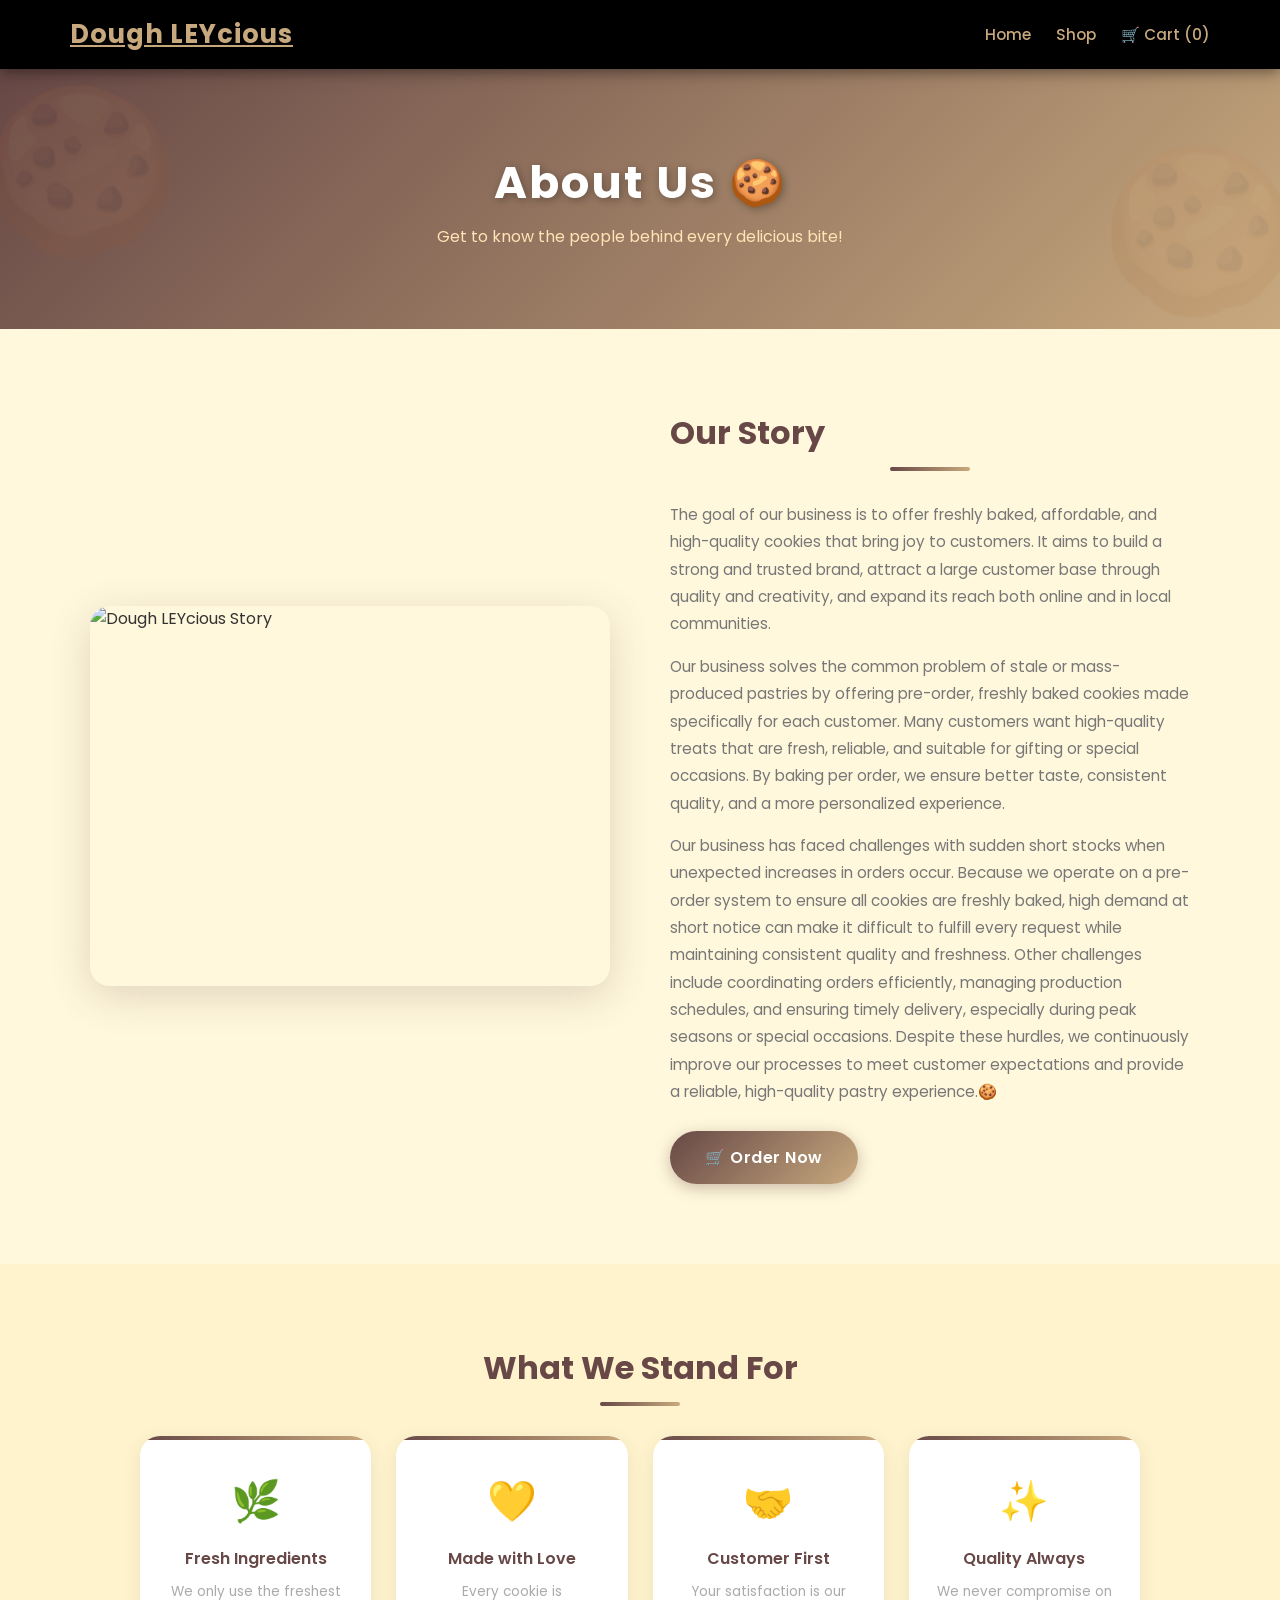
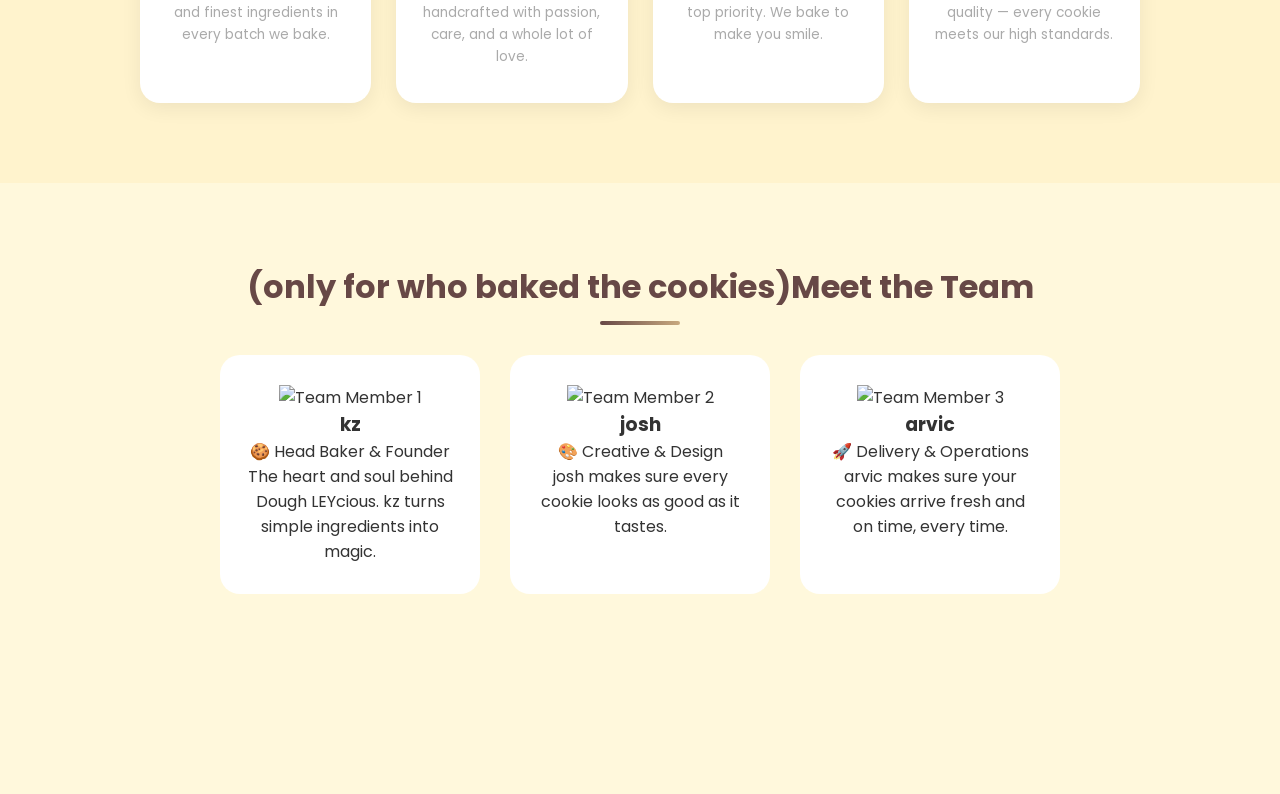
==== aboutus.html @ f7484f89 "initial commit" ====
<!DOCTYPE html>
<html lang="en">
<head>
  <meta charset="UTF-8">
  <meta name="viewport" content="width=device-width, initial-scale=1.0">
  <meta name="description" content="Dough LEYcious - Learn more about us and our story!">
  <title>Dough Leycious - About Us</title>

  <!-- link sa css -->
  <link rel="stylesheet" href="style.css">

  <!-- for icons/emojis -->
  <link rel="stylesheet" href="https://cdnjs.cloudflare.com/ajax/libs/font-awesome/6.5.0/css/all.min.css">

  <!-- for font only -->
  <link rel="preconnect" href="https://fonts.googleapis.com">
  <link rel="preconnect" href="https://fonts.gstatic.com" crossorigin>
  <link href="https://fonts.googleapis.com/css2?family=Poppins:wght@300;400;500;600;700&display=swap" rel="stylesheet">

  <!-- favicon -->
  <link rel="icon" type="image/png" href="images/favicon.png">
</head>

<body>

<!-- ================= NAVBAR ================= -->
<nav class="navbar">
  <div class="navbar-inner">
    <a href="index.html" class="nav-logo">Dough LEYcious</a>
    <ul class="nav-links">
      <li><a href="index.html">Home</a></li>
      <li><a href="shop.html">Shop</a></li>
      <li><a href="cart.html">🛒 Cart (<span id="cart-count">0</span>)</a></li>
    </ul>
  </div>
</nav>

<main class="main-content">

  <!-- ================= about us section/banner ================= -->
  <div class="about-banner">
    <div class="about-banner-text">
      <h1>About Us 🍪</h1>
      <p>Get to know the people behind every delicious bite!</p>
    </div>
  </div>

  <!-- ================= our story section ================= -->
  <section class="about-section">
    <div class="container">
      <div class="about-story">

        <div class="about-story-img">
          <img src="images/about.jpg" 
               alt="Dough LEYcious Story" 
               loading="lazy">
        </div>

        <div class="about-story-text">
          <h2>Our Story</h2>
          <div class="divider"></div>
          <p>
            The goal of our business is to offer freshly baked, affordable, and high-quality cookies that bring joy to customers. 
            It aims to build a strong and trusted brand, attract a large customer base through quality and creativity, and expand its reach both online and in local communities.
          </p>
          <p>
            Our business solves the common problem of stale or mass-produced pastries by offering pre-order, freshly baked cookies made specifically for each customer. 
            Many customers want high-quality treats that are fresh, reliable, and suitable for gifting or special occasions. 
            By baking per order, we ensure better taste, consistent quality, and a more personalized experience.
          </p>
          <p>
            Our business has faced challenges with sudden short stocks when unexpected increases in orders occur. Because we operate on a pre-order system to ensure all cookies are freshly baked, high demand at short notice can make it difficult to fulfill every request while maintaining consistent quality and freshness. Other challenges include coordinating orders efficiently, managing production schedules, and ensuring timely delivery, especially during peak seasons or special occasions. Despite these hurdles, we continuously improve our processes to meet customer expectations and provide a reliable, high-quality pastry experience.🍪
          </p>
          <button class="hero-btn" 
                  onclick="location.href='shop.html'">
            🛒 Order Now
          </button>
        </div>

      </div>
    </div>
  </section>

  <!-- ================= values/what we stand for section ================= -->
  <section class="values-section">
    <div class="container">
      <h2 class="section-title">What We Stand For</h2>
      <div class="divider"></div>

      <div class="values-grid">

        <div class="value-card">
          <div class="value-icon">🌿</div>
          <h3>Fresh Ingredients</h3>
          <p>We only use the freshest and finest ingredients in every batch we bake.</p>
        </div>

        <div class="value-card">
          <div class="value-icon">💛</div>
          <h3>Made with Love</h3>
          <p>Every cookie is handcrafted with passion, care, and a whole lot of love.</p>
        </div>

        <div class="value-card">
          <div class="value-icon">🤝</div>
          <h3>Customer First</h3>
          <p>Your satisfaction is our top priority. We bake to make you smile.</p>
        </div>

        <div class="value-card">
          <div class="value-icon">✨</div>
          <h3>Quality Always</h3>
          <p>We never compromise on quality — every cookie meets our high standards.</p>
        </div>

      </div>
    </div>
  </section>

  <!-- ================= team section(kung sino man mga nag bake ng cookies pag wala owner nalang ilagay) ================= -->
  <section class="team-section">
    <div class="container">
      <h2 class="section-title">(only for who baked the cookies)Meet the Team</h2>
      <div class="divider"></div>

      <div class="team-grid">

        <div class="team-card">
          <div class="team-img-wrapper">
            <img src="images/team1.jpg" 
                 alt="Team Member 1" 
                 loading="lazy">
          </div>
          <h3>kz</h3>
          <p class="team-role">🍪 Head Baker & Founder</p>
          <p class="team-desc">The heart and soul behind Dough LEYcious. kz turns simple ingredients into magic.</p>
        </div>

        <div class="team-card">
          <div class="team-img-wrapper">
            <img src="images/team2.jpg" 
                 alt="Team Member 2" 
                 loading="lazy">
          </div>
          <h3>josh</h3>
          <p class="team-role">🎨 Creative & Design</p>
          <p class="team-desc">josh makes sure every cookie looks as good as it tastes.</p>
        </div>

        <div class="team-card">
          <div class="team-img-wrapper">
            <img src="images/team3.jpg" 
                 alt="Team Member 3" 
                 loading="lazy">
          </div>
          <h3>arvic</h3>
          <p class="team-role">🚀 Delivery & Operations</p>
          <p class="team-desc">arvic makes sure your cookies arrive fresh and on time, every time.</p>
        </div>

      </div>
    </div>
  </section>

  <!-- ================= TESTIMONIALS SECTION ================= -->
  <section class="testimonials-section">
    <div class="container">
      <h2 class="section
---- style.css ----
/* ================= IMPORT FONT ================= */
@import url('https://fonts.googleapis.com/css2?family=Poppins:wght@300;400;500;600;700&display=swap');

/* ================= GLOBAL ================= */
* {
  scroll-behavior: smooth;
  box-sizing: border-box;
  margin: 0;
  padding: 0;
}

html, body {
  height: 100%;
}

body {
  font-family: 'Poppins', sans-serif;
  background: #fff8dc;
  display: flex;
  flex-direction: column;
  color: #333;
}

section {
  padding: 60px 20px;
}

.main-content {
  flex: 1;
}

/* ================= SCROLLBAR ================= */
::-webkit-scrollbar {
  width: 8px;
}

::-webkit-scrollbar-track {
  background: #fff8dc;
}

::-webkit-scrollbar-thumb {
  background: #674846;
  border-radius: 10px;
}

::-webkit-scrollbar-thumb:hover {
  background: #4a3130;
}

/* ================= NAVBAR ================= */
.navbar {
  background: black;
  position: sticky;
  top: 0;
  z-index: 1000;
  box-shadow: 0 2px 15px rgba(0, 0, 0, 0.5);
}

.navbar-inner {
  max-width: 1200px;
  margin: auto;
  display: flex;
  justify-content: space-between;
  align-items: center;
  padding: 15px 30px;
}

/* LOGO */
.nav-logo {
  color: #c8a97e;
  font-size: 1.6rem;
  font-weight: 700;
  letter-spacing: 1px;
  text-shadow: 1px 1px 3px rgba(0,0,0,0.3);
  transition: 0.3s;
}

.nav-logo:hover {
  color: #fff;
  transform: scale(1.05);
}

/* NAV LINKS */
.nav-links {
  list-style: none;
  display: flex;
  gap: 25px;
  align-items: center;
}

.nav-links a {
  color: #c8a97e;
  text-decoration: none;
  font-weight: 500;
  font-size: 0.95rem;
  position: relative;
  padding-bottom: 5px;
  transition: color 0.3s;
}

/* HOVER UNDERLINE EFFECT */
.nav-links a::after {
  content: "";
  position: absolute;
  width: 0%;
  height: 2px;
  background: #c8a97e;
  left: 0;
  bottom: -3px;
  transition: 0.3s ease;
}

.nav-links a:hover::after,
.nav-links a.active::after {
  width: 100%;
}

.nav-links a:hover {
  color: #fff;
}

/* ACTIVE LINK */
.nav-links a.active {
  color: #fff;
  font-weight: 600;
}

/* ================= HEADER / HERO ================= */
.header {
  position: relative;
  overflow: hidden;
}

.header img {
  width: 100%;
  height: 350px;
  object-fit: cover;
  display: block;
  filter: brightness(0.75);
  transition: transform 0.5s ease;
}

.header:hover img {
  transform: scale(1.03);
}

/* HERO OVERLAY TEXT */
.header-overlay {
  position: absolute;
  top: 50%;
  left: 50%;
  transform: translate(-50%, -50%);
  text-align: center;
  color: white;
  z-index: 2;
}

.header-overlay h1 {
  font-size: 3rem;
  font-weight: 700;
  text-shadow: 2px 2px 8px rgba(0,0,0,0.6);
  letter-spacing: 2px;
}

.header-overlay p {
  font-size: 1.1rem;
  margin-top: 10px;
  text-shadow: 1px 1px 5px rgba(0,0,0,0.5);
  color: #ffe4b5;
}

/* ================= HOME / ORDER SECTION ================= */
.home-section {
  text-align: center;
  padding: 60px 20px;
}

.home-section h2 {
  font-size: 2rem;
  color: #674846;
  margin-bottom: 10px;
  position: relative;
  display: inline-block;
}

/* UNDERLINE DECORATION */
.home-section h2::after {
  content: "";
  display: block;
  width: 60px;
  height: 3px;
  background: #c8a97e;
  margin: 8px auto 0;
  border-radius: 5px;
}

.home-section p {
  color: #888;
  font-size: 0.95rem;
  margin-bottom: 25px;
}

/* ORDER BUTTONS */
.order-options {
  margin-top: 20px;
  display: flex;
  flex-wrap: wrap;
  justify-content: center;
  gap: 12px;
}

.order-options button {
  background: white;
  color: #674846;
  border: 2px solid #674846;
  padding: 12px 28px;
  border-radius: 30px;
  cursor: pointer;
  font-weight: 600;
  font-size: 0.95rem;
  font-family: 'Poppins', sans-serif;
  transition: all 0.3s ease;
  box-shadow: 0 2px 8px rgba(0,0,0,0.08);
}

.order-options button:hover {
  background: #674846;
  color: white;
  transform: translateY(-4px);
  box-shadow: 0 8px 20px rgba(103, 72, 70, 0.35);
}

.order-options button:active {
  transform: scale(0.95);
}

/* ================= CARDS SECTION ================= */
.cards-section {
  padding: 40px 20px;
  text-align: center;
}

.cards-section h2 {
  font-size: 2rem;
  color: #674846;
  margin-bottom: 30px;
}

.cards-container {
  display: flex;
  flex-wrap: wrap;
  justify-content: center;
  gap: 25px;
}

/* PRODUCT CARD */
.card {
  background: white;
  border-radius: 20px;
  padding: 20px;
  width: 220px;
  box-shadow: 0 5px 20px rgba(0,0,0,0.1);
  transition: all 0.3s ease;
  cursor: pointer;
  position: relative;
  overflow: hidden;
}

.card::before {
  content: "";
  position: absolute;
  top: 0;
  left: 0;
  width: 100%;
  height: 4px;
  background: linear-gradient(to right, #674846, #c8a97e);
}

.card:hover {
  transform: translateY(-8px);
  box-shadow: 0 15px 35px rgba(103, 72, 70, 0.25);
}

.card img {
  width: 100%;
  height: 150px;
  object-fit: cover;
  border-radius: 12px;
  margin-bottom: 12px;
  transition: transform 0.4s ease;
}

.card:hover img {
  transform: scale(1.05);
}

.card h3 {
  font-size: 1rem;
  color: #674846;
  margin-bottom: 5px;
}

.card p {
  font-size: 0.85rem;
  color: #999;
  margin-bottom: 10px;
}

.card .price {
  font-size: 1.1rem;
  font-weight: 700;
  color: #c8a97e;
}

.card .add-btn {
  margin-top: 12px;
  background: #674846;
  color: white;
  border: none;
  padding: 8px 20px;
  border-radius: 20px;
  cursor: pointer;
  font-size: 0.85rem;
  font-family: 'Poppins', sans-serif;
  transition: 0.3s;
  width: 100%;
}

.card .add-btn:hover {
  background: #c8a97e;
  transform: scale(1.03);
}

/* ================= BADGE / TAG ================= */
.badge {
  position: absolute;
  top: 15px;
  right: 15px;
  background: #674846;
  color: white;
  font-size: 0.7rem;
  padding: 4px 10px;
  border-radius: 20px;
  font-weight: 600;
  letter-spacing: 0.5px;
  z-index: 2;
  box-shadow: 0 2px 8px rgba(0,0,0,0.15);
}

.badge.new {
  background: #c8a97e;
}

.badge.sale {
  background: #e74c3c;
}

/* ================= DIVIDER ================= */
.divider {
  width: 80px;
  height: 4px;
  background: linear-gradient(to right, #674846, #c8a97e);
  margin: 10px auto 30px;
  border-radius: 5px;
}

/* ================= TOAST NOTIFICATION ================= */
.toast {
  position: fixed;
  bottom: 30px;
  right: 30px;
  background: #674846;
  color: white;
  padding: 12px 22px;
  border-radius: 30px;
  font-size: 0.9rem;
  box-shadow: 0 5px 15px rgba(0,0,0,0.2);
  opacity: 0;
  transform: translateY(20px);
  transition: all 0.4s ease;
  z-index: 9999;
}

.toast.show {
  opacity: 1;
  transform: translateY(0);
}

/* ================= SHOP BANNER ================= */
.shop-banner {
  background: linear-gradient(135deg, #674846, #c8a97e);
  padding: 60px 20px;
  text-align: center;
  position: relative;
  overflow: hidden;
}

.shop-banner::before {
  content: "🍪";
  position: absolute;
  font-size: 10rem;
  opacity: 0.07;
  top: -20px;
  left: -20px;
}

.shop-banner::after {
  content: "🍪";
  position: absolute;
  font-size: 10rem;
  opacity: 0.07;
  bottom: -20px;
  right: -20px;
}

.shop-banner-text h1 {
  font-size: 2.8rem;
  color: white;
  font-weight: 700;
  text-shadow: 2px 2px 8px rgba(0,0,0,0.3);
  letter-spacing: 2px;
}

.shop-banner-text p {
  color: #ffe4b5;
  font-size: 1rem;
  margin-top: 8px;
}

/* ================= SHOP CONTAINER ================= */
.shop-container {
  max-width: 1200px;
  margin: 40px auto;
  padding: 0 20px 60px;
}

/* SHOP TITLE */
.shop-title {
  text-align: center;
  font-size: 2rem;
  color: #674846;
  font-weight: 700;
  margin-bottom: 5px;
}

/* ================= PRODUCT GRID ================= */
.product-grid {
  display: grid;
  grid-template-columns: repeat(auto-fill, minmax(230px, 1fr));
  gap: 30px;
  margin-top: 30px;
}

/* ================= PRODUCT CARD ================= */
.product-card {
  background: white;
  border-radius: 20px;
  overflow: hidden;
  box-shadow: 0 5px 20px rgba(0,0,0,0.08);
  transition: all 0.3s ease;
  position: relative;
  display: flex;
  flex-direction: column;
}

/* TOP GRADIENT LINE */
.product-card::before {
  content: "";
  position: absolute;
  top: 0;
  left: 0;
  width: 100%;
  height: 4px;
  background: linear-gradient(to right, #674846, #c8a97e);
  z-index: 1;
}

.product-card:hover {
  transform: translateY(-8px);
  box-shadow: 0 15px 35px rgba(103, 72, 70, 0.2);
}

/* PRODUCT IMAGE */
.product-card img {
  width: 100%;
  height: 200px;
  object-fit: cover;
  display: block;
  transition: transform 0.4s ease;
}

.product-card:hover img {
  transform: scale(1.05);
}

/* PRODUCT INFO */
.product-info {
  padding: 18px;
  display: flex;
  flex-direction: column;
  gap: 8px;
  flex: 1;
}

.product-info h3 {
  font-size: 1.05rem;
  color: #674846;
  font-weight: 600;
  margin: 0;
}

/* PRODUCT DESCRIPTION */
.product-desc {
  font-size: 0.82rem;
  color: #aaa;
  margin: 0;
  line-height: 1.4;
}

/* PRICE */
.product-info .price {
  font-size: 1.2rem;
  font-weight: 700;
  color: #c8a97e;
  margin: 0;
}

/* ================= QUANTITY CONTROLS ================= */
.quantity {
  display: flex;
  align-items: center;
  gap: 10px;
  margin-top: 5px;
}

.quantity button {
  width: 32px;
  height: 32px;
  border-radius: 50%;
  border: 2px solid #674846;
  background: white;
  color: #674846;
  font-size: 1.1rem;
  font-weight: 700;
  cursor: pointer;
  transition: all 0.2s ease;
  display: flex;
  align-items: center;
  justify-content: center;
  line-height: 1;
}

.quantity button:hover {
  background: #674846;
  color: white;
  transform: scale(1.1);
}

.quantity input {
  width: 45px;
  text-align: center;
  border: 2px solid #e0d5c5;
  border-radius: 10px;
  padding: 5px;
  font-size: 0.95rem;
  font-family: 'Poppins', sans-serif
}
/* ================= SHOP BANNER ================= */
.shop-banner {
  background: linear-gradient(135deg, #674846, #c8a97e);
  padding: 60px 20px;
  text-align: center;
  position: relative;
  overflow: hidden;
}

.shop-banner::before {
  content: "🍪";
  position: absolute;
  font-size: 10rem;
  opacity: 0.07;
  top: -20px;
  left: -20px;
  pointer-events: none;
}

.shop-banner::after {
  content: "🍪";
  position: absolute;
  font-size: 10rem;
  opacity: 0.07;
  bottom: -20px;
  right: -20px;
  pointer-events: none;
}

.shop-banner-text h1 {
  font-size: 2.8rem;
  color: white;
  font-weight: 700;
  text-shadow: 2px 2px 8px rgba(0,0,0,0.3);
  letter-spacing: 2px;
}

.shop-banner-text p {
  color: #ffe4b5;
  font-size: 1rem;
  margin-top: 8px;
}

/* ================= SHOP CONTAINER ================= */
.shop-container {
  max-width: 1200px;
  margin: 40px auto;
  padding: 0 20px 60px;
}

/* SHOP TITLE */
.shop-title {
  text-align: center;
  font-size: 2rem;
  color: #674846;
  font-weight: 700;
  margin-bottom: 5px;
}

/* ================= PRODUCT GRID ================= */
.product-grid {
  display: grid;
  grid-template-columns: repeat(auto-fill, minmax(230px, 1fr));
  gap: 30px;
  margin-top: 30px;
}

/* ================= PRODUCT CARD ================= */
.product-card {
  background: white;
  border-radius: 20px;
  overflow: hidden;
  box-shadow: 0 5px 20px rgba(0,0,0,0.08);
  transition: all 0.3s ease;
  position: relative;
  display: flex;
  flex-direction: column;
}

/* TOP GRADIENT LINE */
.product-card::before {
  content: "";
  position: absolute;
  top: 0;
  left: 0;
  width: 100%;
  height: 4px;
  background: linear-gradient(to right, #674846, #c8a97e);
  z-index: 1;
}

.product-card:hover {
  transform: translateY(-8px);
  box-shadow: 0 15px 35px rgba(103, 72, 70, 0.2);
}

/* PRODUCT IMAGE */
.product-card img {
  width: 100%;
  height: 200px;
  object-fit: cover;
  display: block;
  transition: transform 0.4s ease;
}

.product-card:hover img {
  transform: scale(1.05);
}

/* PRODUCT INFO */
.product-info {
  padding: 18px;
  display: flex;
  flex-direction: column;
  gap: 8px;
  flex: 1;
}

.product-info h3 {
  font-size: 1.05rem;
  color: #674846;
  font-weight: 600;
  margin: 0;
}

/* PRODUCT DESCRIPTION */
.product-desc {
  font-size: 0.82rem;
  color: #aaa;
  margin: 0;
  line-height: 1.4;
}

/* PRICE */
.product-info .price {
  font-size: 1.2rem;
  font-weight: 700;
  color: #c8a97e;
  margin: 0;
}

/* ================= QUANTITY CONTROLS ================= */
.quantity {
  display: flex;
  align-items: center;
  gap: 10px;
  margin-top: 5px;
}

.quantity button {
  width: 32px;
  height: 32px;
  border-radius: 50%;
  border: 2px solid #674846;
  background: white;
  color: #674846;
  font-size: 1.1rem;
  font-weight: 700;
  cursor: pointer;
  transition: all 0.2s ease;
  display: flex;
  align-items: center;
  justify-content: center;
  line-height: 1;
}

.quantity button:hover {
  background: #674846;
  color: white;
  transform: scale(1.1);
}

.quantity input {
  width: 45px;
  text-align: center;
  border: 2px solid #e0d5c5;
  border-radius: 10px;
  padding: 5px;
  font-size: 0.95rem;
  font-family: 'Poppins', sans-serif;
  color: #674846;
  font-weight: 600;
  outline: none;
  transition: border 0.3s;
}

.quantity input:focus {
  border-color: #c8a97e;
}

/* Hide number input arrows */
.quantity input::-webkit-outer-spin-button,
.quantity input::-webkit-inner-spin-button {
  -webkit-appearance: none;
  margin: 0;
}


/* ================= ADD TO CART BUTTON ================= */
.add-to-cart-btn {
  margin-top: auto;
  background: linear-gradient(135deg, #674846, #c8a97e);
  color: white;
  border: none;
  padding: 10px 20px;
  border-radius: 25px;
  cursor: pointer;
  font-size: 0.9rem;
  font-family: 'Poppins', sans-serif;
  font-weight: 600;
  transition: all 0.3s ease;
  width: 100%;
  letter-spacing: 0.5px;
  box-shadow: 0 4px 12px rgba(103, 72, 70, 0.25);
}

.add-to-cart-btn:hover {
  background: linear-gradient(135deg, #c8a97e, #674846);
  transform: translateY(-2px);
  box-shadow: 0 8px 20px rgba(103, 72, 70, 0.35);
}

.add-to-cart-btn:active {
  transform: scale(0.97);
}

/* ================= HERO BUTTON ================= */
.hero-btn {
  background: linear-gradient(135deg, #674846, #c8a97e);
  color: white;
  border: none;
  padding: 14px 35px;
  border-radius: 30px;
  cursor: pointer;
  font-size: 1rem;
  font-family: 'Poppins', sans-serif;
  font-weight: 600;
  transition: all 0.3s ease;
  box-shadow: 0 4px 15px rgba(103, 72, 70, 0.35);
  letter-spacing: 0.5px;
}

.hero-btn:hover {
  background: linear-gradient(135deg, #c8a97e, #674846);
  transform: translateY(-4px);
  box-shadow: 0 8px 25px rgba(103, 72, 70, 0.45);
}

.hero-btn:active {
  transform: scale(0.97);
}

/* OUTLINE BUTTON */
.hero-btn-outline {
  background: transparent;
  color: #674846;
  border: 2px solid #674846;
  padding: 14px 35px;
  border-radius: 30px;
  cursor: pointer;
  font-size: 1rem;
  font-family: 'Poppins', sans-serif;
  font-weight: 600;
  transition: all 0.3s ease;
  letter-spacing: 0.5px;
}

.hero-btn-outline:hover {
  background: #674846;
  color: white;
  transform: translateY(-4px);
  box-shadow: 0 8px 25px rgba(103, 72, 70, 0.35);
}

.hero-btn-outline:active {
  transform: scale(0.97);
}

/* ================= FEATURES SECTION ================= */
.features-section {
  padding: 60px 20px;
  background: #fff3cd;
  text-align: center;
}

.section-title {
  font-size: 2rem;
  color: #674846;
  font-weight: 700;
  margin-bottom: 5px;
}

.features-grid {
  display: grid;
  grid-template-columns: repeat(auto-fill, minmax(200px, 1fr));
  gap: 25px;
  margin-top: 30px;
  max-width: 1000px;
  margin-left: auto;
  margin-right: auto;
}

/* FEATURE CARD */
.feature-card {
  background: white;
  border-radius: 20px;
  padding: 30px 20px;
  box-shadow: 0 5px 20px rgba(0,0,0,0.07);
  transition: all 0.3s ease;
  position: relative;
  overflow: hidden;
}

/* TOP GRADIENT LINE */
.feature-card::before {
  content: "";
  position: absolute;
  top: 0;
  left: 0;
  width: 100%;
  height: 4px;
  background: linear-gradient(to right, #674846, #c8a97e);
}

.feature-card:hover {
  transform: translateY(-8px);
  box-shadow: 0 15px 35px rgba(103, 72, 70, 0.15);
}

.feature-icon {
  font-size: 2.5rem;
  margin-bottom: 15px;
}

.feature-card h3 {
  font-size: 1rem;
  color: #674846;
  font-weight: 600;
  margin-bottom: 8px;
}

.feature-card p {
  font-size: 0.85rem;
  color: #aaa;
  line-height: 1.5;
}

/* ================= CONTAINER ================= */
.container {
  max-width: 1200px;
  margin: 0 auto;
  padding: 0 20px;
}

/* ================= RESPONSIVE ================= */
@media (max-width: 768px) {
  .features-grid {
    grid-template-columns: repeat(2, 1fr);
    gap: 15px;
  }

  .section-title {
    font-size: 1.5rem;
  }

  .hero-btn,
  .hero-btn-outline {
    padding: 12px 25px;
    font-size: 0.9rem;
  }
}

@media (max-width: 480px) {
  .features-grid {
    grid-template-columns: repeat(2, 1fr);
    gap: 12px;
  }

  .feature-card {
    padding: 20px 15px;
  }

  .feature-icon {
    font-size: 2rem;
  }

  .hero-btn,
  .hero-btn-outline {
    width: 100%;
    padding: 12px 20px;
  }

  .order-options {
    flex-direction: column;
    align-items: center;
  }
}

/* ================= ABOUT BANNER ================= */
.about-banner {
  background: linear-gradient(135deg, #674846, #c8a97e);
  padding: 80px 20px;
  text-align: center;
  position: relative;
  overflow: hidden;
}

.about-banner::before {
  content: "🍪";
  position: absolute;
  font-size: 10rem;
  opacity: 0.07;
  top: -20px;
  left: -20px;
  pointer-events: none;
}

.about-banner::after {
  content: "🍪";
  position: absolute;
  font-size: 10rem;
  opacity: 0.07;
  bottom: -20px;
  right: -20px;
  pointer-events: none;
}

.about-banner-text h1 {
  font-size: 2.8rem;
  color: white;
  font-weight: 700;
  text-shadow: 2px 2px 8px rgba(0,0,0,0.3);
  letter-spacing: 2px;
}

.about-banner-text p {
  color: #ffe4b5;
  font-size: 1rem;
  margin-top: 8px;
}

/* ================= ABOUT SECTION ================= */
.about-section {
  padding: 80px 20px;
  background: #fff8dc;
}

.about-story {
  display: flex;
  align-items: center;
  gap: 60px;
  max-width: 1100px;
  margin: 0 auto;
}

/* STORY IMAGE */
.about-story-img {
  flex: 1;
  border-radius: 20px;
  overflow: hidden;
  box-shadow: 0 10px 40px rgba(103, 72, 70, 0.2);
  min-width: 280px;
}

.about-story-img img {
  width: 100%;
  height: 380px;
  object-fit: cover;
  display: block;
  transition: transform 0.5s ease;
}

.about-story-img:hover img {
  transform: scale(1.05);
}

/* STORY TEXT */
.about-story-text {
  flex: 1;
}

.about-story-text h2 {
  font-size: 2rem;
  color: #674846;
  font-weight: 700;
  margin-bottom: 5px;
}

.about-story-text p {
  color: #777;
  font-size: 0.95rem;
  line-height: 1.8;
  margin-bottom: 15px;
}

.about-story-text .hero-btn {
  margin-top: 10px;
}

/* ================= VALUES SECTION ================= */
.values-section {
  padding: 80px 20px;
  background: #fff3cd;
  text-align: center;
}

.values-grid {
  display: grid;
  grid-template-columns: repeat(auto-fill, minmax(220px, 1fr));
  gap: 25px;
  margin-top: 30px;
  max-width: 1000px;
  margin-left: auto;
  margin-right: auto;
}

/* VALUE CARD */
.value-card {
  background: white;
  border-radius: 20px;
  padding: 35px 25px;
  box-shadow: 0 5px 20px rgba(0,0,0,0.07);
  transition: all 0.3s ease;
  position: relative;
  overflow: hidden;
}

.value-card::before {
  content: "";
  position: absolute;
  top: 0;
  left: 0;
  width: 100%;
  height: 4px;
  background: linear-gradient(to right, #674846, #c8a97e);
}

.value-card:hover {
  transform: translateY(-8px);
  box-shadow: 0 15px 35px rgba(103, 72, 70, 0.15);
}

.value-icon {
  font-size: 2.5rem;
  margin-bottom: 15px;
}

.value-card h3 {
  font-size: 1rem;
  color: #674846;
  font-weight: 600;
  margin-bottom: 10px;
}

.value-card p {
  font-size: 0.85rem;
  color: #aaa;
  line-height: 1.6;
}

/* ================= TEAM SECTION ================= */
.team-section {
  padding: 80px 20px;
  background: #fff8dc;
  text-align: center;
}

.team-grid {
  display: flex;
  flex-wrap: wrap;
  justify-content: center;
  gap: 30px;
  margin-top: 30px;
}

/* TEAM CARD */
.team-card {
  background: white;
  border-radius: 20px;
  padding: 30px 25px;
  width: 260px;
  box-shadow: 0 5px 20
}

/* ================= ORDER BANNER ================= */
.order-banner {
  background: linear-gradient(135deg, #674846, #c8a97e);
  padding: 80px 20px;
  text-align: center;
  position: relative;
  overflow: hidden;
}

.order-banner::before {
  content: "🍪";
  position: absolute;
  font-size: 10rem;
  opacity: 0.07;
  top: -20px;
  left: -20px;
  pointer-events: none;
}

.order-banner::after {
  content: "🍪";
  position: absolute;
  font-size: 10rem;
  opacity: 0.07;
  bottom: -20px;
  right: -20px;
  pointer-events: none;
}

.order-banner-text h1 {
  font-size: 2.8rem;
  color: white;
  font-weight: 700;
  text-shadow: 2px 2px 8px rgba(0,0,0,0.3);
  letter-spacing: 2px;
}

.order-banner-text p {
  color: #ffe4b5;
  font-size: 1rem;
  margin-top: 8px;
}

/* ================= BOX SECTION ================= */
.box-section {
  padding: 80px 20px;
  background: #fff8dc;
  text-align: center;
}

.box-subtitle {
  color: #888;
  font-size: 0.95rem;
  margin-bottom: 40px;
}

/* ================= BOX GRID ================= */
.box-grid {
  display: flex;
  flex-wrap: wrap;
  justify-content: center;
  gap: 30px;
  margin-top: 10px;
}

/* ================= BOX CARD ================= */
.box-card {
  background: white;
  border-radius: 24px;
  padding: 35px 25px;
  width: 300px;
  box-shadow: 0 5px 25px rgba(0,0,0,0.08);
  transition: all 0.3s ease;
  position: relative;
  overflow: hidden;
  cursor: pointer;
  text-align: center;
}

/* TOP GRADIENT LINE */
.box-card::before {
  content: "";
  position: absolute;
  top: 0;
  left: 0;
  width: 100%;
  height: 4px;
  background: linear-gradient(to right, #674846, #c8a97e);
}

.box-card:hover {
  transform: translateY(-10px);
  box-shadow: 0 20px 45px rgba(103, 72, 70, 0.2);
}

/* POPULAR CARD */
.box-card.popular {
  border: 2px solid #c8a97e;
  transform: scale(1.03);
  box-shadow: 0 10px 40px rgba(103, 72, 70, 0.2);
}

.box-card.popular:hover {
  transform: scale(1.03) translateY(-10px);
}

/* BOX ICON */
.box-icon {
  font-size: 2.5rem;
  margin-bottom: 15px;
}

/* BOX BADGE */
.box-badge {
  display: inline-block;
  background: #674846;
  color: white;
  font-size: 0.72rem;
  padding: 4px 14px;
  border-radius: 20px;
  font-weight: 600;
  margin-bottom: 12px;
  letter-spacing: 0.5px;
}

.popular-badge {
  background: linear-gradient(135deg, #674846, #c8a97e);
}

.best-badge {
  background: #c8a97e;
}

/* BOX TITLE */
.box-card h3 {
  font-size: 1.4rem;
  color: #674846;
  font-weight: 700;
  margin-bottom: 10px;
}

/* BOX DESCRIPTION */
.box-desc {
  font-size: 0.85rem;
  color: #aaa;
  line-height: 1.6;
  margin-bottom: 15px;
}

/* BOX PERKS LIST */
.box-perks {
  list-style: none;
  text-align: left;
  margin-bottom: 20px;
  padding: 0;
}

.box-perks li {
  font-size: 0.85rem;
  color: #666;
  padding: 5px 0;
  border-bottom: 1px dashed #f0e6d3;
}

.box-perks li:last-child {
  border-bottom: none;
}

/* BOX PRICE */
.box-price {
  font-size: 1.8rem;
  font-weight: 700;
  color: #c8a97e;
  margin-bottom: 20px;
}

/* BOX BUTTON */
.box-btn {
  width: 100%;
  background: linear-gradient(135deg, #674846, #c8a97e);
  color: white;
  border: none;
  padding: 12px 20px;
  border-radius: 25px;
  cursor: pointer;
  font-size: 0.95rem;
  font-family: 'Poppins', sans-serif;
  font-weight: 600;
  transition: all 0.3s ease;
  box-shadow: 0 4px 15px rgba(103, 72, 70, 0.25);
  letter-spacing: 0.5px;
}

.box-btn:hover {
  background: linear-gradient(135deg, #c8a97e, #674846);
  transform: translateY(-2px);
  box-shadow: 0 8px 25px rgba(103, 72, 70, 0.35);
}

.box-btn:active {
  transform: scale(0.97);
}

/* POPULAR BUTTON */
.popular-btn {
  background: linear-gradient(135deg, #c8a97e, #674846);
}

/* ================= HOW IT WORKS SECTION ================= */
.how-section {
  padding: 80px 20px;
  background: #fff3cd;
  text-align: center;
}

/* ================= CART BANNER ================= */
.cart-banner {
  background: linear-gradient(135deg, #674846, #c8a97e);
  padding: 80px 20px;
  text-align: center;
  position: relative;
  overflow: hidden;
}

.cart-banner::before {
  content: "🛒";
  position: absolute;
  font-size: 10rem;
  opacity: 0.07;
  top: -20px;
  left: -20px;
  pointer-events: none;
}

.cart-banner::after {
  content: "🛒";
  position: absolute;
  font-size: 10rem;
  opacity: 0.07;
  bottom: -20px;
  right: -20px;
  pointer-events: none;
}

.cart-banner-text h1 {
  font-size: 2.8rem;
  color: white;
  font-weight: 700;
  text-shadow: 2px 2px 8px rgba(0,0,0,0.3);
  letter-spacing: 2px;
}

.cart-banner-text p {
  color: #ffe4b5;
  font-size: 1rem;
  margin-top: 8px;
}

/* ================= CART SECTION ================= */
.cart-section {
  padding: 60px 20px;
  background: #fff8dc;
}

/* CART WRAPPER */
.cart-wrapper {
  display: flex;
  gap: 30px;
  align-items: flex-start;
  max-width: 1100px;
  margin: 0 auto;
}

/* ================= CART LEFT ================= */
.cart-left {
  flex: 1.5;
  background: white;
  border-radius: 20px;
  padding: 30px;
  box-shadow: 0 5px 25px rgba(0,0,0,0.08);
  position: relative;
  overflow: hidden;
}

.cart-left::before {
  content: "";
  position: absolute;
  top: 0;
  left: 0;
  width: 100%;
  height: 4px;
  background: linear-gradient(to right, #674846, #c8a97e);
}

/* CART HEADER */
.cart-header {
  display: flex;
  justify-content: space-between;
  align-items: center;
  margin-bottom: 15px;
}

.cart-header h2 {
  font-size: 1.3rem;
  color: #674846;
  font-weight: 700;
}

/* CLEAR CART BUTTON */
.clear-cart-btn {
  background: transparent;
  border: 2px solid #e74c3c;
  color: #e74c3c;
  padding: 6px 16px;
  border-radius: 20px;
  cursor: pointer;
  font-size: 0.8rem;
  font-family: 'Poppins', sans-serif;
  font-weight: 600;
  transition: all 0.3s ease;
}

.clear-cart-btn:hover {
  background: #e74c3c;
  color: white;
  transform: translateY(-2px);
}

/* ================= CART ITEM ================= */
.cart-item {
  display: flex;
  align-items: center;
  gap: 15px;
  padding: 15px 0;
  border-bottom: 1px dashed #f0e6d3;
}

.cart-item:last-child {
  border-bottom: none;
}

.cart-item img {
  width: 75px;
  height: 75px;
  object-fit: cover;
  border-radius: 12px;
  box-shadow: 0 3px 10px rgba(0,0,0,0.1);
}

.cart-item-info {
  flex: 1;
}

.cart-item-info h3 {
  font-size: 0.95rem;
  color: #674846;
  font-weight: 600;
  margin-bottom: 4px;
}

.cart-item-info p {
  font-size: 0.85rem;
  color: #aaa;
}

.cart-item-price {
  font-size: 1rem;
  font-weight: 700;
  color: #c8a97e;
  min-width: 70px;
  text-align: right;
}

/* REMOVE BUTTON */
.remove-btn {
  background: transparent;
  border: none;
  color: #e74c3c;
  font-size: 1.1rem;
  cursor: pointer;
  transition: all 0.2s ease;
  padding: 5px;
}

.remove-btn:hover {
  transform: scale(1.2);
  color: #c0392b;
}

/* ================= EMPTY CART ================= */
.empty-cart {
  text-align: center;
  padding: 50px 20px;
}
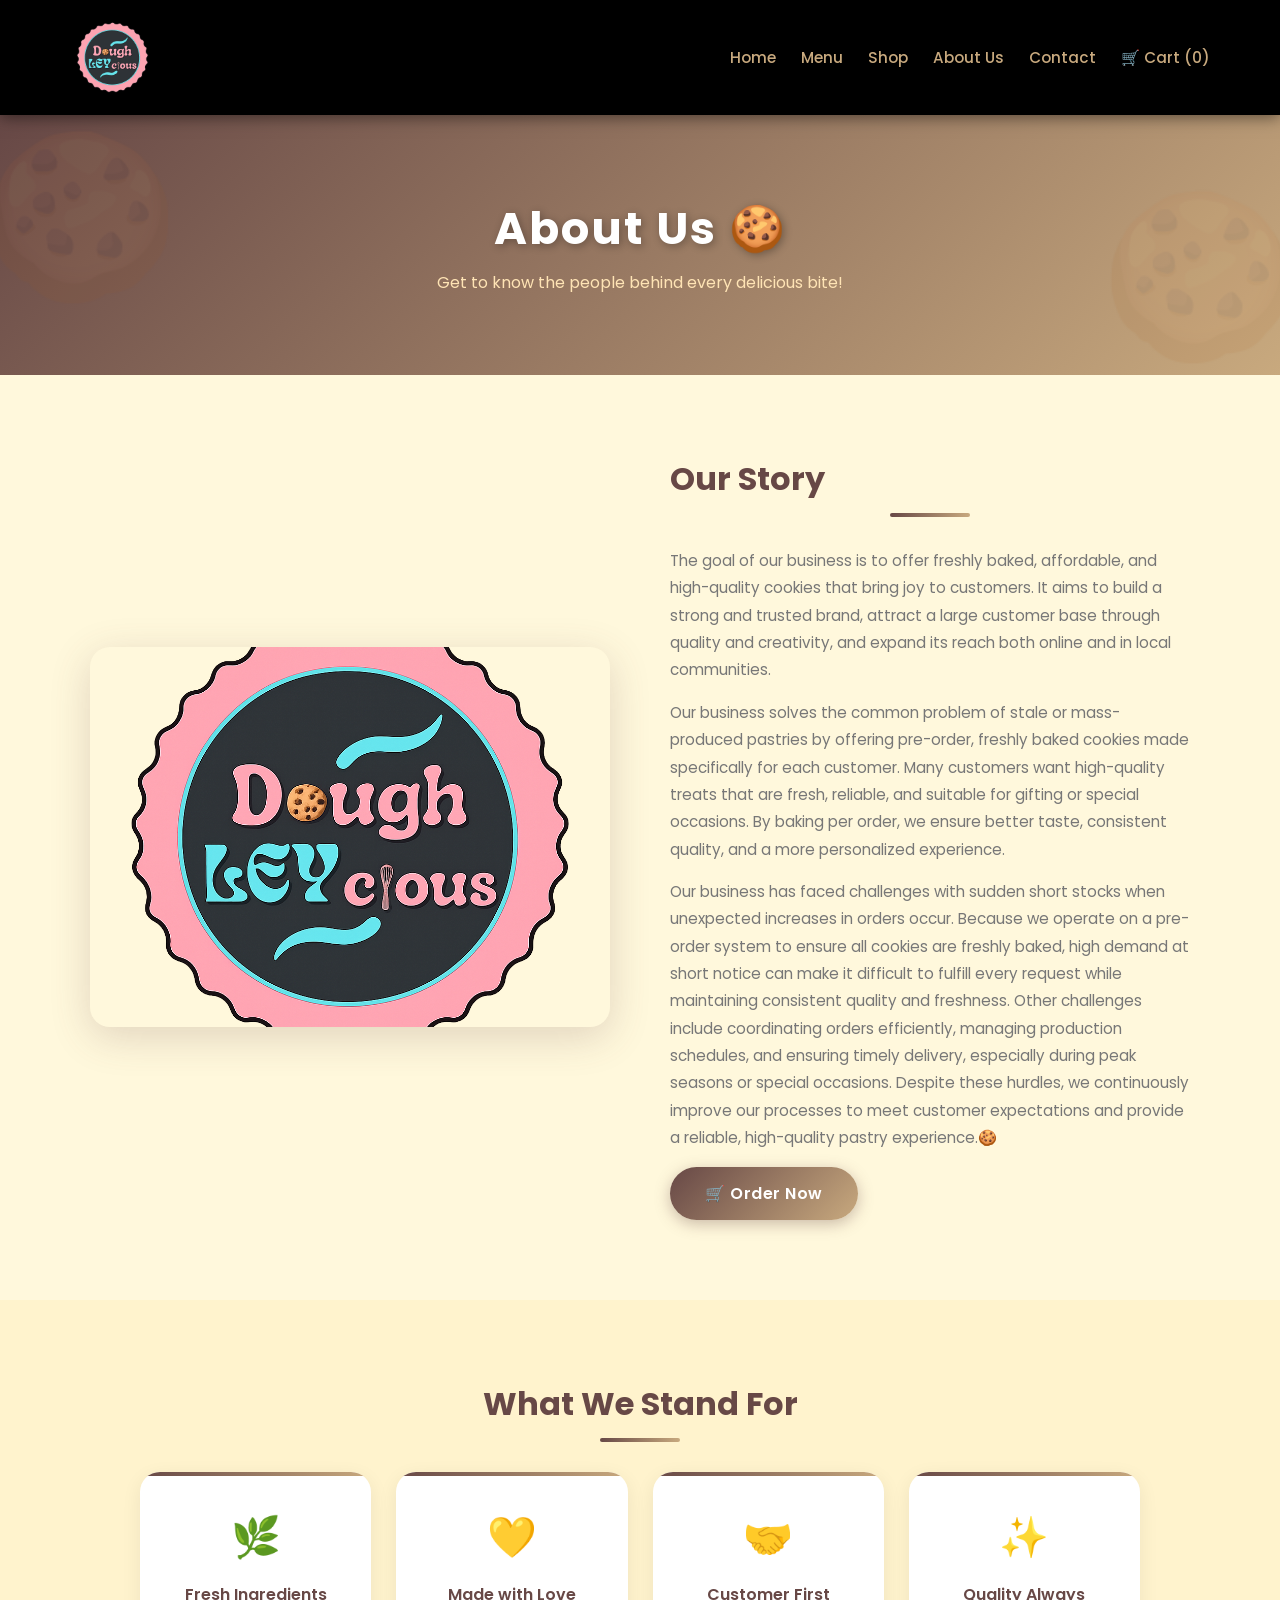
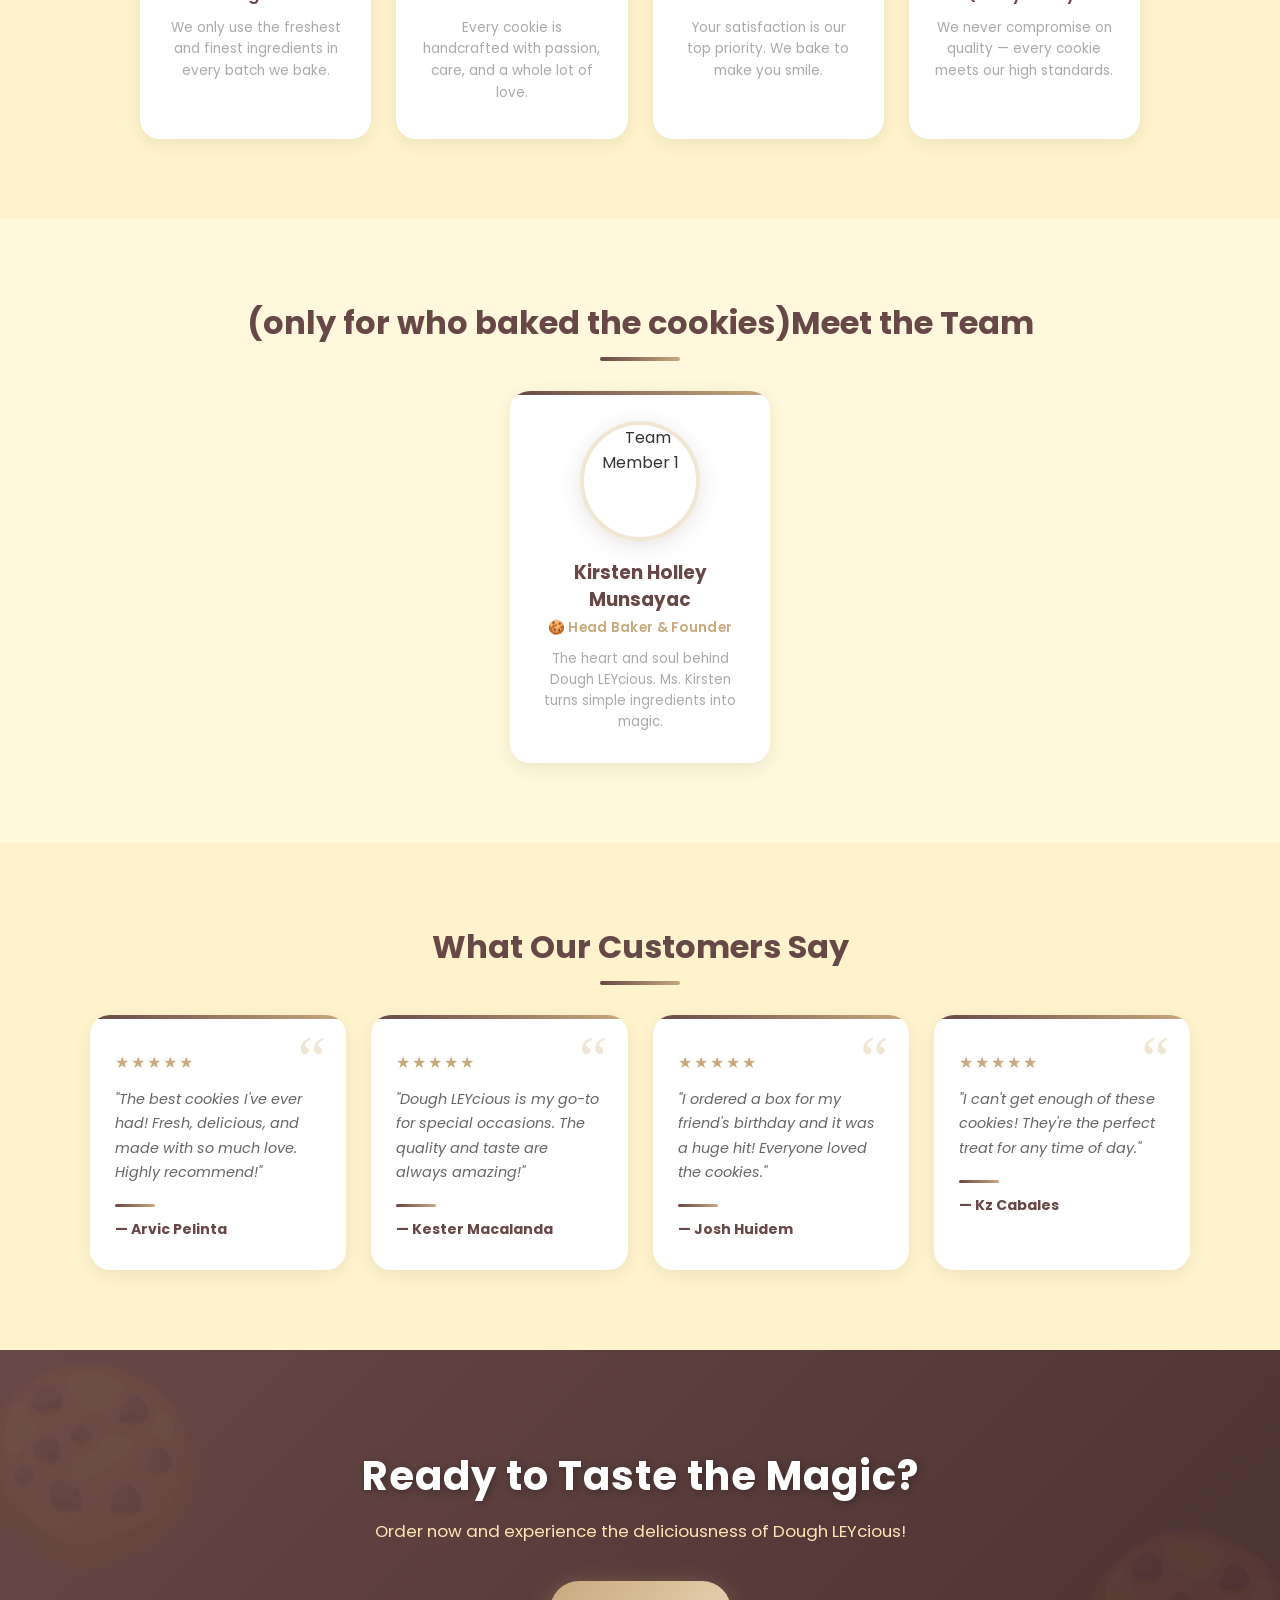
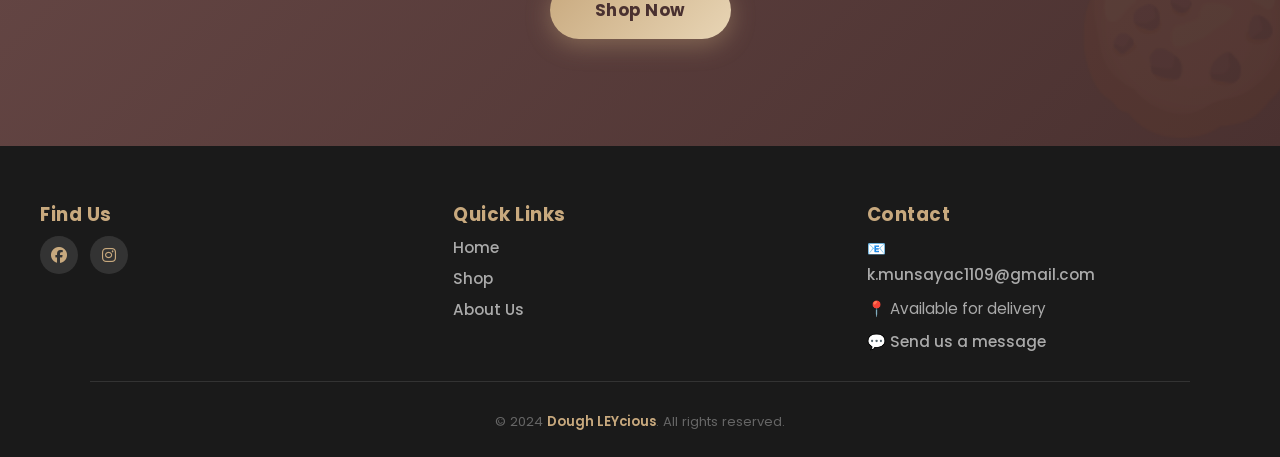
==== commit 176c04de: "all changes" ====
--- a/aboutus.html
+++ b/aboutus.html
@@ -18,7 +18,7 @@
   <link href="https://fonts.googleapis.com/css2?family=Poppins:wght@300;400;500;600;700&display=swap" rel="stylesheet">
 
   <!-- favicon -->
-  <link rel="icon" type="image/png" href="images/favicon.png">
+  <link rel="icon" type="image/png" href="images/logo.png">
 </head>
 
 <body>
@@ -26,10 +26,16 @@
 <!-- ================= NAVBAR ================= -->
 <nav class="navbar">
   <div class="navbar-inner">
-    <a href="index.html" class="nav-logo">Dough LEYcious</a>
+    <a href="index.html" class="nav-logo">
+  <img src="images/logo.png" alt="Dough LEYcious Logo" class="nav-logo-img">
+</a>
+    
     <ul class="nav-links">
       <li><a href="index.html">Home</a></li>
+      <li><a href="cookies.html">Menu</a></li>
       <li><a href="shop.html">Shop</a></li>
+      <li><a href="aboutus.html">About Us</a></li>
+      <li><a href="contact.html">Contact</a></li>
       <li><a href="cart.html">🛒 Cart (<span id="cart-count">0</span>)</a></li>
     </ul>
   </div>
@@ -51,7 +57,7 @@
       <div class="about-story">
 
         <div class="about-story-img">
-          <img src="images/about.jpg" 
+          <img src="images/logo.png" 
                alt="Dough LEYcious Story" 
                loading="lazy">
         </div>
@@ -131,38 +137,103 @@
                  alt="Team Member 1" 
                  loading="lazy">
           </div>
-          <h3>kz</h3>
+          <h3>Kirsten Holley Munsayac</h3>
           <p class="team-role">🍪 Head Baker & Founder</p>
-          <p class="team-desc">The heart and soul behind Dough LEYcious. kz turns simple ingredients into magic.</p>
-        </div>
-
-        <div class="team-card">
-          <div class="team-img-wrapper">
-            <img src="images/team2.jpg" 
-                 alt="Team Member 2" 
-                 loading="lazy">
-          </div>
-          <h3>josh</h3>
-          <p class="team-role">🎨 Creative & Design</p>
-          <p class="team-desc">josh makes sure every cookie looks as good as it tastes.</p>
-        </div>
-
-        <div class="team-card">
-          <div class="team-img-wrapper">
-            <img src="images/team3.jpg" 
-                 alt="Team Member 3" 
-                 loading="lazy">
-          </div>
-          <h3>arvic</h3>
-          <p class="team-role">🚀 Delivery & Operations</p>
-          <p class="team-desc">arvic makes sure your cookies arrive fresh and on time, every time.</p>
-        </div>
-
+          <p class="team-desc">The heart and soul behind Dough LEYcious. Ms. Kirsten turns simple ingredients into magic.</p>
+        </div>
       </div>
     </div>
   </section>
 
   <!-- ================= TESTIMONIALS SECTION ================= -->
-  <section class="testimonials-section">
-    <div class="container">
-      <h2 class="section+<section class="testimonials-section">
+  <div class="container">
+    <h2 class="section-title">What Our Customers Say</h2>
+    <div class="divider"></div>
+    <div class="testimonials-grid">
+
+      <div class="testimonial-card">
+        <div class="testimonial-stars">★★★★★</div>
+        <p class="testimonial-text">"The best cookies I've ever had! Fresh, delicious, and made with so much love. Highly recommend!"</p>
+        <p class="testimonial-author">— Arvic Pelinta</p>
+      </div>
+
+      <div class="testimonial-card">
+        <div class="testimonial-stars">★★★★★</div>
+        <p class="testimonial-text">"Dough LEYcious is my go-to for special occasions. The quality and taste are always amazing!"</p>
+        <p class="testimonial-author">— Kester Macalanda</p>
+      </div>
+
+      <div class="testimonial-card">
+        <div class="testimonial-stars">★★★★★</div>
+        <p class="testimonial-text">"I ordered a box for my friend's birthday and it was a huge hit! Everyone loved the cookies."</p>
+        <p class="testimonial-author">— Josh Huidem</p>
+      </div>
+
+      <div class="testimonial-card">
+        <div class="testimonial-stars">★★★★★</div>
+        <p class="testimonial-text">"I can't get enough of these cookies! They're the perfect treat for any time of day."</p>
+        <p class="testimonial-author">— Kz Cabales</p>
+      </div>
+
+    </div>
+  </div>
+</section>
+
+  <!-- ================= call to action section ================= -->
+  <section class="cta-section">
+    <div class="container">
+      <div class="cta-content">
+        <h2>Ready to Taste the Magic?</h2>
+        <p>Order now and experience the deliciousness of Dough LEYcious!</p>
+        <a href="shop.html" class="cta-btn">Shop Now</a>
+      </div>
+    </div>
+  </section>
+
+        <!-- ================= footer section ================= -->
+<footer class="footer">
+  <div class="footer-content">
+
+    <div class="footer-section">
+      <h3>Find Us</h3>
+      <div class="socials">
+        <a href="https://www.facebook.com/profile.php?id=61567054065532" 
+           aria-label="Visit our Facebook page">
+          <i class="fab fa-facebook"></i>
+        </a>
+        <a href="https://www.instagram.com/dough_leycious/" 
+           aria-label="Visit our Instagram page">
+          <i class="fab fa-instagram"></i>
+        </a>
+      </div>
+    </div>
+
+    <div class="footer-section">
+      <h3>Quick Links</h3>
+      <a href="index.html">Home</a>
+      <a href="shop.html">Shop</a>
+      <a href="aboutus.html">About Us</a>
+    </div>
+
+    
+  <div class="footer-section">
+    <h3>Contact</h3>
+    <p>📧 <a href="mailto:k.munsayac1109@gmail.com">k.munsayac1109@gmail.com</a></p>
+    <p>📍 Available for delivery</p>
+    <a href="contact.html" class="contact-page-link">💬 Send us a message</a>
+</div>
+
+  </div>
+
+  <hr class="footer-divider">
+
+  <div class="footer-bottom">
+    <p>&copy; 2024 <span>Dough LEYcious</span>. All rights reserved.</p>
+  </div>
+</footer>
+
+<script src="script.js"></script>
+</body>
+</html>
+
--- a/style.css
+++ b/style.css
@@ -1,7 +1,7 @@
-/* ================= IMPORT FONT ================= */
+/* ================= FONT ================= */
 @import url('https://fonts.googleapis.com/css2?family=Poppins:wght@300;400;500;600;700&display=swap');
 
-/* ================= GLOBAL ================= */
+/* ================= GLOBAL RESET ================= */
 * {
   scroll-behavior: smooth;
   box-sizing: border-box;
@@ -21,12 +21,32 @@
   color: #333;
 }
 
+a {
+  text-decoration: none;
+  color: inherit;
+}
+
+ul {
+  list-style: none;
+}
+
+img {
+  max-width: 100%;
+  display: block;
+}
+
 section {
   padding: 60px 20px;
 }
 
 .main-content {
   flex: 1;
+}
+
+.container {
+  max-width: 1200px;
+  margin: 0 auto;
+  padding: 0 20px;
 }
 
 /* ================= SCROLLBAR ================= */
@@ -65,22 +85,26 @@
   padding: 15px 30px;
 }
 
-/* LOGO */
+/* ===== LOGO  ===== */
 .nav-logo {
-  color: #c8a97e;
-  font-size: 1.6rem;
-  font-weight: 700;
-  letter-spacing: 1px;
-  text-shadow: 1px 1px 3px rgba(0,0,0,0.3);
-  transition: 0.3s;
-}
-
-.nav-logo:hover {
-  color: #fff;
-  transform: scale(1.05);
-}
-
-/* NAV LINKS */
+  display: flex;
+  align-items: center;
+  text-decoration: none;
+}
+
+.nav-logo-img {
+  height: 85px;
+  width: 85px;
+  border-radius: 50%;
+  object-fit: cover;
+  transition: transform 0.6s ease;
+}
+
+.nav-logo-img:hover {
+  transform: rotate(360deg) scale(1.3);
+}
+
+/* ===== NAV LINKS ===== */
 .nav-links {
   list-style: none;
   display: flex;
@@ -98,7 +122,6 @@
   transition: color 0.3s;
 }
 
-/* HOVER UNDERLINE EFFECT */
 .nav-links a::after {
   content: "";
   position: absolute;
@@ -119,13 +142,12 @@
   color: #fff;
 }
 
-/* ACTIVE LINK */
 .nav-links a.active {
   color: #fff;
   font-weight: 600;
 }
 
-/* ================= HEADER / HERO ================= */
+/* ================= HERO SECTION ================= */
 .header {
   position: relative;
   overflow: hidden;
@@ -144,7 +166,6 @@
   transform: scale(1.03);
 }
 
-/* HERO OVERLAY TEXT */
 .header-overlay {
   position: absolute;
   top: 50%;
@@ -183,7 +204,6 @@
   display: inline-block;
 }
 
-/* UNDERLINE DECORATION */
 .home-section h2::after {
   content: "";
   display: block;
@@ -200,7 +220,6 @@
   margin-bottom: 25px;
 }
 
-/* ORDER BUTTONS */
 .order-options {
   margin-top: 20px;
   display: flex;
@@ -234,6 +253,635 @@
   transform: scale(0.95);
 }
 
+/* ============ COOKIE MENU PAGE STYLES ============ */
+
+    /* ---- Menu Welcome ---- */
+    .menu-welcome {
+      text-align: center;
+      padding: 60px 20px 20px;
+    }
+
+    .menu-welcome h2 {
+      font-size: 2rem;
+      color: #674846;
+      margin-bottom: 10px;
+      position: relative;
+      display: inline-block;
+    }
+
+    .menu-welcome h2::after {
+      content: "";
+      display: block;
+      width: 60px;
+      height: 3px;
+      background: #c8a97e;
+      margin: 8px auto 0;
+      border-radius: 5px;
+    }
+
+    .menu-welcome p {
+      color: #888;
+      font-size: 0.95rem;
+      margin-bottom: 25px;
+    }
+
+    .menu-actions {
+      display: flex;
+      justify-content: center;
+      gap: 12px;
+      margin-bottom: 10px;
+      flex-wrap: wrap;
+    }
+
+    .menu-actions a {
+      display: inline-flex;
+      align-items: center;
+      gap: 8px;
+      text-decoration: none;
+      font-family: 'Poppins', sans-serif;
+      font-weight: 600;
+      font-size: 0.95rem;
+      padding: 12px 28px;
+      border-radius: 30px;
+      cursor: pointer;
+      transition: all 0.3s ease;
+      box-shadow: 0 2px 8px rgba(0,0,0,0.08);
+    }
+
+    .menu-btn-primary {
+      background: linear-gradient(135deg, #674846, #c8a97e);
+      color: white;
+      border: 2px solid transparent;
+      box-shadow: 0 4px 15px rgba(103, 72, 70, 0.35);
+    }
+
+    .menu-btn-primary:hover {
+      background: linear-gradient(135deg, #c8a97e, #674846);
+      transform: translateY(-4px);
+      box-shadow: 0 8px 25px rgba(103, 72, 70, 0.45);
+    }
+
+    .menu-btn-outline {
+      background: white;
+      color: #674846;
+      border: 2px solid #674846;
+    }
+
+    .menu-btn-outline:hover {
+      background: #674846;
+      color: white;
+      transform: translateY(-4px);
+      box-shadow: 0 8px 20px rgba(103, 72, 70, 0.35);
+    }
+
+    /* ---- Category Title ---- */
+    .category-title {
+      font-size: 1.4rem;
+      color: #674846;
+      font-weight: 700;
+      margin: 45px 0 25px;
+      text-align: center;
+      position: relative;
+    }
+
+    .category-title::after {
+      content: '';
+      display: block;
+      width: 50px;
+      height: 3px;
+      background: linear-gradient(to right, #674846, #c8a97e);
+      margin: 10px auto 0;
+      border-radius: 5px;
+    }
+
+    .menu-count {
+      display: inline-block;
+      background: linear-gradient(135deg, #674846, #c8a97e);
+      color: white;
+      font-size: 0.72rem;
+      padding: 3px 12px;
+      border-radius: 20px;
+      font-weight: 600;
+      margin-left: 8px;
+      letter-spacing: 0.3px;
+      vertical-align: middle;
+    }
+
+    /* ---- Cookie Grid ---- */
+    .menu-container {
+      max-width: 1100px;
+      margin: 0 auto;
+      padding: 0 20px 80px;
+    }
+
+    .cookie-grid {
+      display: grid;
+      grid-template-columns: repeat(auto-fill, minmax(220px, 1fr));
+      gap: 30px;
+      margin-top: 10px;
+    }
+
+    /* ---- Cookie Grid Card ---- */
+    .cookie-grid-card {
+      background: white;
+      border-radius: 20px;
+      padding: 25px 20px;
+      box-shadow: 0 5px 20px rgba(0,0,0,0.08);
+      transition: all 0.3s ease;
+      position: relative;
+      overflow: hidden;
+      text-align: center;
+      cursor: pointer;
+    }
+
+    .cookie-grid-card::before {
+      content: "";
+      position: absolute;
+      top: 0;
+      left: 0;
+      width: 100%;
+      height: 4px;
+      background: linear-gradient(to right, #674846, #c8a97e);
+      z-index: 1;
+    }
+
+    .cookie-grid-card:hover {
+      transform: translateY(-10px);
+      box-shadow: 0 20px 45px rgba(103, 72, 70, 0.22);
+    }
+
+    /* ---- Cookie Image with Spin ---- */
+    .cookie-img-wrapper {
+      width: 160px;
+      height: 160px;
+      margin: 0 auto 18px;
+      border-radius: 50%;
+      overflow: hidden;
+      position: relative;
+      display: flex;
+      align-items: center;
+      justify-content: center;
+      background: #fff8dc;
+      border: 3px solid #f0e6d3;
+      transition: all 0.3s ease;
+    }
+
+    .cookie-grid-card:hover .cookie-img-wrapper {
+      border-color: #c8a97e;
+      box-shadow: 0 8px 30px rgba(103, 72, 70, 0.2);
+    }
+
+    .cookie-img-wrapper img {
+      width: 130px;
+      height: 130px;
+      object-fit: contain;
+      transition: transform 0.8s ease;
+      border-radius: 0;
+      border: none;
+    }
+
+    .cookie-grid-card:hover .cookie-img-wrapper img {
+      transform: rotate(360deg) scale(1.1);
+    }
+
+    /* ---- Cookie Card Info ---- */
+    .cookie-grid-card h3 {
+      font-size: 1.05rem;
+      color: #674846;
+      font-weight: 700;
+      margin-bottom: 5px;
+    }
+
+    .cookie-grid-card .cookie-tagline {
+      font-size: 0.8rem;
+      color: #aaa;
+      margin-bottom: 10px;
+      line-height: 1.4;
+      min-height: 36px;
+    }
+
+    .cookie-grid-card .cookie-price {
+      font-size: 1.2rem;
+      font-weight: 700;
+      color: #c8a97e;
+      display: block;
+      margin-bottom: 15px;
+    }
+
+    /* ---- View Ingredients Button ---- */
+    .view-ingredients-btn {
+      background: linear-gradient(135deg, #674846, #c8a97e);
+      color: white;
+      border: none;
+      padding: 10px 22px;
+      border-radius: 25px;
+      cursor: pointer;
+      font-size: 0.85rem;
+      font-family: 'Poppins', sans-serif;
+      font-weight: 600;
+      transition: all 0.3s ease;
+      width: 100%;
+      letter-spacing: 0.3px;
+      box-shadow: 0 4px 12px rgba(103, 72, 70, 0.25);
+      display: inline-flex;
+      align-items: center;
+      justify-content: center;
+      gap: 6px;
+    }
+
+    .view-ingredients-btn:hover {
+      background: linear-gradient(135deg, #c8a97e, #674846);
+      transform: translateY(-2px);
+      box-shadow: 0 8px 20px rgba(103, 72, 70, 0.35);
+    }
+
+    .view-ingredients-btn:active {
+      transform: scale(0.97);
+    }
+
+    /* ============ INGREDIENT MODAL ============ */
+    .ingredient-modal-overlay {
+      position: fixed;
+      top: 0;
+      left: 0;
+      width: 100%;
+      height: 100%;
+      background: rgba(0, 0, 0, 0.6);
+      backdrop-filter: blur(4px);
+      z-index: 9998;
+      display: none;
+      justify-content: center;
+      align-items: center;
+      padding: 20px;
+    }
+
+    .ingredient-modal-overlay.active {
+      display: flex;
+    }
+
+    .ingredient-modal {
+      background: white;
+      border-radius: 24px;
+      padding: 40px 35px;
+      width: 100%;
+      max-width: 500px;
+      max-height: 90vh;
+      overflow-y: auto;
+      position: relative;
+      box-shadow: 0 20px 60px rgba(0, 0, 0, 0.3);
+      animation: modalSlideUp 0.4s ease;
+    }
+
+    @keyframes modalSlideUp {
+      from {
+        opacity: 0;
+        transform: translateY(40px) scale(0.95);
+      }
+      to {
+        opacity: 1;
+        transform: translateY(0) scale(1);
+      }
+    }
+
+    .ingredient-modal::before {
+      content: "";
+      position: absolute;
+      top: 0;
+      left: 0;
+      width: 100%;
+      height: 4px;
+      background: linear-gradient(to right, #674846, #c8a97e);
+      border-radius: 24px 24px 0 0;
+    }
+
+    /* ---- Close Button ---- */
+    .modal-close-btn {
+      position: absolute;
+      top: 15px;
+      right: 20px;
+      background: #fff0f0;
+      border: none;
+      color: #e74c3c;
+      font-size: 1.2rem;
+      cursor: pointer;
+      width: 36px;
+      height: 36px;
+      border-radius: 50%;
+      display: flex;
+      align-items: center;
+      justify-content: center;
+      transition: all 0.3s ease;
+      z-index: 10;
+    }
+
+    .modal-close-btn:hover {
+      background: #fde2e2;
+      transform: scale(1.1) rotate(90deg);
+      color: #c0392b;
+    }
+
+    /* ---- Modal Header ---- */
+    .modal-cookie-header {
+      text-align: center;
+      margin-bottom: 25px;
+    }
+
+    .modal-cookie-img {
+      width: 140px;
+      height: 140px;
+      object-fit: contain;
+      margin: 0 auto 15px;
+      display: block;
+      animation: spinOnce 0.8s ease;
+    }
+
+    @keyframes spinOnce {
+      from { transform: rotate(0deg) scale(0.5); opacity: 0; }
+      to { transform: rotate(360deg) scale(1); opacity: 1; }
+    }
+
+    .modal-cookie-header h2 {
+      font-size: 1.5rem;
+      color: #674846;
+      font-weight: 700;
+      margin-bottom: 5px;
+    }
+
+    .modal-cookie-header .modal-tagline {
+      font-size: 0.88rem;
+      color: #aaa;
+      margin-bottom: 5px;
+    }
+
+    .modal-cookie-header .modal-price {
+      font-size: 1.3rem;
+      font-weight: 700;
+      color: #c8a97e;
+    }
+
+    /* ---- description ng cookie ---- */
+    .modal-description {
+      font-size: 0.88rem;
+      color: #888;
+      line-height: 1.7;
+      padding: 14px 16px;
+      background: #fffdf8;
+      border-radius: 12px;
+      border-left: 3px solid #c8a97e;
+      margin-bottom: 20px;
+    }
+
+    /* ---- Modal Ingredients ---- */
+    .modal-ingredients-title {
+      font-size: 0.95rem;
+      color: #674846;
+      font-weight: 700;
+      margin-bottom: 12px;
+      display: flex;
+      align-items: center;
+      gap: 6px;
+    }
+
+    .modal-ingredients-list {
+      list-style: none;
+      display: flex;
+      flex-wrap: wrap;
+      gap: 8px;
+      padding: 0;
+      margin: 0 0 18px 0;
+    }
+
+    .modal-ingredients-list li {
+      background: #fff8dc;
+      color: #674846;
+      padding: 6px 15px;
+      border-radius: 20px;
+      font-size: 0.8rem;
+      font-weight: 500;
+      border: 1px solid #e8d5a3;
+      transition: all 0.3s ease;
+    }
+
+    .modal-ingredients-list li:hover {
+      background: linear-gradient(135deg, #674846, #c8a97e);
+      color: #fff;
+      border-color: #674846;
+      transform: translateY(-2px);
+      box-shadow: 0 4px 10px rgba(103, 72, 70, 0.2);
+    }
+
+    /* ---- Modal Allergen ---- */
+    .modal-allergen {
+      font-size: 0.78rem;
+      color: #b71c1c;
+      background: #fce4ec;
+      padding: 10px 14px;
+      border-radius: 12px;
+      display: flex;
+      align-items: center;
+      gap: 8px;
+      border: 1px solid #f8bbd0;
+      margin-bottom: 20px;
+    }
+
+    /* ---- Modal Action Buttons ---- */
+    .modal-actions {
+      display: flex;
+      gap: 10px;
+    }
+
+    .modal-shop-btn {
+      flex: 1;
+      background: linear-gradient(135deg, #674846, #c8a97e);
+      color: white;
+      border: none;
+      padding: 12px 20px;
+      border-radius: 25px;
+      cursor: pointer;
+      font-size: 0.9rem;
+      font-family: 'Poppins', sans-serif;
+      font-weight: 600;
+      transition: all 0.3s ease;
+      box-shadow: 0 4px 15px rgba(103, 72, 70, 0.25);
+      display: inline-flex;
+      align-items: center;
+      justify-content: center;
+      gap: 6px;
+      text-decoration: none;
+    }
+
+    .modal-shop-btn:hover {
+      background: linear-gradient(135deg, #c8a97e, #674846);
+      transform: translateY(-2px);
+      box-shadow: 0 8px 25px rgba(103, 72, 70, 0.35);
+    }
+
+    .modal-close-action {
+      flex: 1;
+      background: white;
+      color: #674846;
+      border: 2px solid #674846;
+      padding: 12px 20px;
+      border-radius: 25px;
+      cursor: pointer;
+      font-size: 0.9rem;
+      font-family: 'Poppins', sans-serif;
+      font-weight: 600;
+      transition: all 0.3s ease;
+      display: inline-flex;
+      align-items: center;
+      justify-content: center;
+      gap: 6px;
+    }
+
+    .modal-close-action:hover {
+      background: #674846;
+      color: white;
+      transform: translateY(-2px);
+      box-shadow: 0 8px 20px rgba(103, 72, 70, 0.35);
+    }
+
+    /* ---- Modal Scrollbar ---- */
+    .ingredient-modal::-webkit-scrollbar {
+      width: 6px;
+    }
+
+    .ingredient-modal::-webkit-scrollbar-track {
+      background: transparent;
+    }
+
+    .ingredient-modal::-webkit-scrollbar-thumb {
+      background: #c8a97e;
+      border-radius: 10px;
+    }
+
+    /* ---- Footer spacing ---- */
+    .footer-menu-page {
+      padding-bottom: 30px !important;
+    }
+
+    /* ---- Responsive ---- */
+    @media (max-width: 768px) {
+      .cookie-grid {
+        grid-template-columns: repeat(2, 1fr);
+        gap: 20px;
+      }
+
+      .cookie-img-wrapper {
+        width: 130px;
+        height: 130px;
+      }
+
+      .cookie-img-wrapper img {
+        width: 105px;
+        height: 105px;
+      }
+
+      .cookie-grid-card h3 {
+        font-size: 0.92rem;
+      }
+
+      .cookie-grid-card .cookie-tagline {
+        font-size: 0.75rem;
+        min-height: 30px;
+      }
+
+      .menu-welcome h2 {
+        font-size: 1.6rem;
+      }
+
+      .ingredient-modal {
+        padding: 30px 22px;
+        max-height: 85vh;
+      }
+
+      .modal-cookie-img {
+        width: 110px;
+        height: 110px;
+      }
+
+      .modal-cookie-header h2 {
+        font-size: 1.3rem;
+      }
+    }
+
+    @media (max-width: 480px) {
+      .cookie-grid {
+        grid-template-columns: repeat(2, 1fr);
+        gap: 14px;
+      }
+
+      .cookie-grid-card {
+        padding: 18px 14px;
+        border-radius: 16px;
+      }
+
+      .cookie-img-wrapper {
+        width: 100px;
+        height: 100px;
+      }
+
+      .cookie-img-wrapper img {
+        width: 80px;
+        height: 80px;
+      }
+
+      .cookie-grid-card h3 {
+        font-size: 0.82rem;
+      }
+
+      .cookie-grid-card .cookie-tagline {
+        font-size: 0.7rem;
+        min-height: 26px;
+      }
+
+      .cookie-grid-card .cookie-price {
+        font-size: 1rem;
+        margin-bottom: 10px;
+      }
+
+      .view-ingredients-btn {
+        padding: 8px 14px;
+        font-size: 0.78rem;
+      }
+
+      .menu-actions {
+        flex-direction: column;
+        align-items: center;
+      }
+
+      .menu-actions a {
+        width: 85%;
+        justify-content: center;
+      }
+
+      .category-title {
+        font-size: 1.15rem;
+      }
+
+      .ingredient-modal {
+        padding: 25px 18px;
+        border-radius: 20px;
+      }
+
+      .modal-cookie-img {
+        width: 90px;
+        height: 90px;
+      }
+
+      .modal-actions {
+        flex-direction: column;
+      }
+
+      .modal-cookie-header h2 {
+        font-size: 1.15rem;
+      }
+
+      .modal-ingredients-list {
+        justify-content: center;
+      }
+    }
+
 /* ================= CARDS SECTION ================= */
 .cards-section {
   padding: 40px 20px;
@@ -253,7 +901,6 @@
   gap: 25px;
 }
 
-/* PRODUCT CARD */
 .card {
   background: white;
   border-radius: 20px;
@@ -331,7 +978,7 @@
   transform: scale(1.03);
 }
 
-/* ================= BADGE / TAG ================= */
+/* ================= BADGE ================= */
 .badge {
   position: absolute;
   top: 15px;
@@ -402,6 +1049,7 @@
   opacity: 0.07;
   top: -20px;
   left: -20px;
+  pointer-events: none;
 }
 
 .shop-banner::after {
@@ -411,6 +1059,7 @@
   opacity: 0.07;
   bottom: -20px;
   right: -20px;
+  pointer-events: none;
 }
 
 .shop-banner-text h1 {
@@ -434,7 +1083,6 @@
   padding: 0 20px 60px;
 }
 
-/* SHOP TITLE */
 .shop-title {
   text-align: center;
   font-size: 2rem;
@@ -463,7 +1111,6 @@
   flex-direction: column;
 }
 
-/* TOP GRADIENT LINE */
 .product-card::before {
   content: "";
   position: absolute;
@@ -480,7 +1127,6 @@
   box-shadow: 0 15px 35px rgba(103, 72, 70, 0.2);
 }
 
-/* PRODUCT IMAGE */
 .product-card img {
   width: 100%;
   height: 200px;
@@ -493,7 +1139,6 @@
   transform: scale(1.05);
 }
 
-/* PRODUCT INFO */
 .product-info {
   padding: 18px;
   display: flex;
@@ -509,7 +1154,6 @@
   margin: 0;
 }
 
-/* PRODUCT DESCRIPTION */
 .product-desc {
   font-size: 0.82rem;
   color: #aaa;
@@ -517,7 +1161,6 @@
   line-height: 1.4;
 }
 
-/* PRICE */
 .product-info .price {
   font-size: 1.2rem;
   font-weight: 700;
@@ -525,126 +1168,7 @@
   margin: 0;
 }
 
-/* ================= QUANTITY CONTROLS ================= */
-.quantity {
-  display: flex;
-  align-items: center;
-  gap: 10px;
-  margin-top: 5px;
-}
-
-.quantity button {
-  width: 32px;
-  height: 32px;
-  border-radius: 50%;
-  border: 2px solid #674846;
-  background: white;
-  color: #674846;
-  font-size: 1.1rem;
-  font-weight: 700;
-  cursor: pointer;
-  transition: all 0.2s ease;
-  display: flex;
-  align-items: center;
-  justify-content: center;
-  line-height: 1;
-}
-
-.quantity button:hover {
-  background: #674846;
-  color: white;
-  transform: scale(1.1);
-}
-
-.quantity input {
-  width: 45px;
-  text-align: center;
-  border: 2px solid #e0d5c5;
-  border-radius: 10px;
-  padding: 5px;
-  font-size: 0.95rem;
-  font-family: 'Poppins', sans-serif
-}
-/* ================= SHOP BANNER ================= */
-.shop-banner {
-  background: linear-gradient(135deg, #674846, #c8a97e);
-  padding: 60px 20px;
-  text-align: center;
-  position: relative;
-  overflow: hidden;
-}
-
-.shop-banner::before {
-  content: "🍪";
-  position: absolute;
-  font-size: 10rem;
-  opacity: 0.07;
-  top: -20px;
-  left: -20px;
-  pointer-events: none;
-}
-
-.shop-banner::after {
-  content: "🍪";
-  position: absolute;
-  font-size: 10rem;
-  opacity: 0.07;
-  bottom: -20px;
-  right: -20px;
-  pointer-events: none;
-}
-
-.shop-banner-text h1 {
-  font-size: 2.8rem;
-  color: white;
-  font-weight: 700;
-  text-shadow: 2px 2px 8px rgba(0,0,0,0.3);
-  letter-spacing: 2px;
-}
-
-.shop-banner-text p {
-  color: #ffe4b5;
-  font-size: 1rem;
-  margin-top: 8px;
-}
-
-/* ================= SHOP CONTAINER ================= */
-.shop-container {
-  max-width: 1200px;
-  margin: 40px auto;
-  padding: 0 20px 60px;
-}
-
-/* SHOP TITLE */
-.shop-title {
-  text-align: center;
-  font-size: 2rem;
-  color: #674846;
-  font-weight: 700;
-  margin-bottom: 5px;
-}
-
-/* ================= PRODUCT GRID ================= */
-.product-grid {
-  display: grid;
-  grid-template-columns: repeat(auto-fill, minmax(230px, 1fr));
-  gap: 30px;
-  margin-top: 30px;
-}
-
-/* ================= PRODUCT CARD ================= */
-.product-card {
-  background: white;
-  border-radius: 20px;
-  overflow: hidden;
-  box-shadow: 0 5px 20px rgba(0,0,0,0.08);
-  transition: all 0.3s ease;
-  position: relative;
-  display: flex;
-  flex-direction: column;
-}
-
-/* TOP GRADIENT LINE */
+
 .product-card::before {
   content: "";
   position: absolute;
@@ -661,7 +1185,6 @@
   box-shadow: 0 15px 35px rgba(103, 72, 70, 0.2);
 }
 
-/* PRODUCT IMAGE */
 .product-card img {
   width: 100%;
   height: 200px;
@@ -674,7 +1197,6 @@
   transform: scale(1.05);
 }
 
-/* PRODUCT INFO */
 .product-info {
   padding: 18px;
   display: flex;
@@ -690,7 +1212,6 @@
   margin: 0;
 }
 
-/* PRODUCT DESCRIPTION */
 .product-desc {
   font-size: 0.82rem;
   color: #aaa;
@@ -698,7 +1219,6 @@
   line-height: 1.4;
 }
 
-/* PRICE */
 .product-info .price {
   font-size: 1.2rem;
   font-weight: 700;
@@ -706,7 +1226,7 @@
   margin: 0;
 }
 
-/* ================= QUANTITY CONTROLS ================= */
+ /* ================= QUANTITY CONTROLS ================= */
 .quantity {
   display: flex;
   align-items: center;
@@ -714,7 +1234,8 @@
   margin-top: 5px;
 }
 
-.quantity button {
+.quantity button,
+.qty-btn {
   width: 32px;
   height: 32px;
   border-radius: 50%;
@@ -729,9 +1250,11 @@
   align-items: center;
   justify-content: center;
   line-height: 1;
-}
-
-.quantity button:hover {
+  padding: 0;
+}
+
+.quantity button:hover,
+.qty-btn:hover {
   background: #674846;
   color: white;
   transform: scale(1.1);
@@ -755,13 +1278,19 @@
   border-color: #c8a97e;
 }
 
-/* Hide number input arrows */
 .quantity input::-webkit-outer-spin-button,
 .quantity input::-webkit-inner-spin-button {
   -webkit-appearance: none;
   margin: 0;
 }
 
+.qty-number {
+  font-size: 0.95rem;
+  font-weight: 600;
+  color: #674846;
+  min-width: 20px;
+  text-align: center;
+}
 
 /* ================= ADD TO CART BUTTON ================= */
 .add-to-cart-btn {
@@ -791,7 +1320,7 @@
   transform: scale(0.97);
 }
 
-/* ================= HERO BUTTON ================= */
+/* ================= HERO BUTTONS ================= */
 .hero-btn {
   background: linear-gradient(135deg, #674846, #c8a97e);
   color: white;
@@ -817,7 +1346,6 @@
   transform: scale(0.97);
 }
 
-/* OUTLINE BUTTON */
 .hero-btn-outline {
   background: transparent;
   color: #674846;
@@ -867,7 +1395,6 @@
   margin-right: auto;
 }
 
-/* FEATURE CARD */
 .feature-card {
   background: white;
   border-radius: 20px;
@@ -878,7 +1405,6 @@
   overflow: hidden;
 }
 
-/* TOP GRADIENT LINE */
 .feature-card::before {
   content: "";
   position: absolute;
@@ -912,57 +1438,6 @@
   line-height: 1.5;
 }
 
-/* ================= CONTAINER ================= */
-.container {
-  max-width: 1200px;
-  margin: 0 auto;
-  padding: 0 20px;
-}
-
-/* ================= RESPONSIVE ================= */
-@media (max-width: 768px) {
-  .features-grid {
-    grid-template-columns: repeat(2, 1fr);
-    gap: 15px;
-  }
-
-  .section-title {
-    font-size: 1.5rem;
-  }
-
-  .hero-btn,
-  .hero-btn-outline {
-    padding: 12px 25px;
-    font-size: 0.9rem;
-  }
-}
-
-@media (max-width: 480px) {
-  .features-grid {
-    grid-template-columns: repeat(2, 1fr);
-    gap: 12px;
-  }
-
-  .feature-card {
-    padding: 20px 15px;
-  }
-
-  .feature-icon {
-    font-size: 2rem;
-  }
-
-  .hero-btn,
-  .hero-btn-outline {
-    width: 100%;
-    padding: 12px 20px;
-  }
-
-  .order-options {
-    flex-direction: column;
-    align-items: center;
-  }
-}
-
 /* ================= ABOUT BANNER ================= */
 .about-banner {
   background: linear-gradient(135deg, #674846, #c8a97e);
@@ -1020,7 +1495,6 @@
   margin: 0 auto;
 }
 
-/* STORY IMAGE */
 .about-story-img {
   flex: 1;
   border-radius: 20px;
@@ -1041,7 +1515,6 @@
   transform: scale(1.05);
 }
 
-/* STORY TEXT */
 .about-story-text {
   flex: 1;
 }
@@ -1058,10 +1531,6 @@
   font-size: 0.95rem;
   line-height: 1.8;
   margin-bottom: 15px;
-}
-
-.about-story-text .hero-btn {
-  margin-top: 10px;
 }
 
 /* ================= VALUES SECTION ================= */
@@ -1081,7 +1550,6 @@
   margin-right: auto;
 }
 
-/* VALUE CARD */
 .value-card {
   background: white;
   border-radius: 20px;
@@ -1140,13 +1608,30 @@
   margin-top: 30px;
 }
 
-/* TEAM CARD */
 .team-card {
   background: white;
   border-radius: 20px;
   padding: 30px 25px;
   width: 260px;
-  box-shadow: 0 5px 20
+  box-shadow: 0 5px 20px rgba(0,0,0,0.08);
+  transition: all 0.3s ease;
+  position: relative;
+  overflow: hidden;
+}
+
+.team-card::before {
+  content: "";
+  position: absolute;
+  top: 0;
+  left: 0;
+  width: 100%;
+  height: 4px;
+  background: linear-gradient(to right, #674846, #c8a97e);
+}
+
+.team-card:hover {
+  transform: translateY(-8px);
+  box-shadow: 0 15px 35px rgba(103, 72, 70, 0.15);
 }
 
 /* ================= ORDER BANNER ================= */
@@ -1205,7 +1690,6 @@
   margin-bottom: 40px;
 }
 
-/* ================= BOX GRID ================= */
 .box-grid {
   display: flex;
   flex-wrap: wrap;
@@ -1214,7 +1698,6 @@
   margin-top: 10px;
 }
 
-/* ================= BOX CARD ================= */
 .box-card {
   background: white;
   border-radius: 24px;
@@ -1228,7 +1711,6 @@
   text-align: center;
 }
 
-/* TOP GRADIENT LINE */
 .box-card::before {
   content: "";
   position: absolute;
@@ -1244,7 +1726,6 @@
   box-shadow: 0 20px 45px rgba(103, 72, 70, 0.2);
 }
 
-/* POPULAR CARD */
 .box-card.popular {
   border: 2px solid #c8a97e;
   transform: scale(1.03);
@@ -1255,13 +1736,11 @@
   transform: scale(1.03) translateY(-10px);
 }
 
-/* BOX ICON */
 .box-icon {
   font-size: 2.5rem;
   margin-bottom: 15px;
 }
 
-/* BOX BADGE */
 .box-badge {
   display: inline-block;
   background: #674846;
@@ -1282,7 +1761,6 @@
   background: #c8a97e;
 }
 
-/* BOX TITLE */
 .box-card h3 {
   font-size: 1.4rem;
   color: #674846;
@@ -1290,7 +1768,6 @@
   margin-bottom: 10px;
 }
 
-/* BOX DESCRIPTION */
 .box-desc {
   font-size: 0.85rem;
   color: #aaa;
@@ -1298,7 +1775,6 @@
   margin-bottom: 15px;
 }
 
-/* BOX PERKS LIST */
 .box-perks {
   list-style: none;
   text-align: left;
@@ -1317,7 +1793,6 @@
   border-bottom: none;
 }
 
-/* BOX PRICE */
 .box-price {
   font-size: 1.8rem;
   font-weight: 700;
@@ -1325,7 +1800,6 @@
   margin-bottom: 20px;
 }
 
-/* BOX BUTTON */
 .box-btn {
   width: 100%;
   background: linear-gradient(135deg, #674846, #c8a97e);
@@ -1352,7 +1826,6 @@
   transform: scale(0.97);
 }
 
-/* POPULAR BUTTON */
 .popular-btn {
   background: linear-gradient(135deg, #c8a97e, #674846);
 }
@@ -1413,7 +1886,6 @@
   background: #fff8dc;
 }
 
-/* CART WRAPPER */
 .cart-wrapper {
   display: flex;
   gap: 30px;
@@ -1422,13 +1894,12 @@
   margin: 0 auto;
 }
 
-/* ================= CART LEFT ================= */
 .cart-left {
   flex: 1.5;
   background: white;
-  border-radius: 20px;
-  padding: 30px;
-  box-shadow: 0 5px 25px rgba(0,0,0,0.08);
+  border-radius: 24px;
+  padding: 35px;
+  box-shadow: 0 8px 30px rgba(0,0,0,0.08);
   position: relative;
   overflow: hidden;
 }
@@ -1443,47 +1914,56 @@
   background: linear-gradient(to right, #674846, #c8a97e);
 }
 
-/* CART HEADER */
 .cart-header {
   display: flex;
   justify-content: space-between;
   align-items: center;
-  margin-bottom: 15px;
+  margin-bottom: 20px;
+  padding-bottom: 15px;
+  border-bottom: 2px solid #f0e6d3;
 }
 
 .cart-header h2 {
-  font-size: 1.3rem;
+  font-size: 1.4rem;
   color: #674846;
   font-weight: 700;
 }
 
-/* CLEAR CART BUTTON */
 .clear-cart-btn {
   background: transparent;
   border: 2px solid #e74c3c;
   color: #e74c3c;
-  padding: 6px 16px;
+  padding: 8px 18px;
   border-radius: 20px;
   cursor: pointer;
-  font-size: 0.8rem;
+  font-size: 0.82rem;
   font-family: 'Poppins', sans-serif;
   font-weight: 600;
   transition: all 0.3s ease;
+  letter-spacing: 0.3px;
 }
 
 .clear-cart-btn:hover {
   background: #e74c3c;
   color: white;
   transform: translateY(-2px);
-}
-
-/* ================= CART ITEM ================= */
+  box-shadow: 0 4px 12px rgba(231, 76, 60, 0.3);
+}
+
 .cart-item {
   display: flex;
   align-items: center;
-  gap: 15px;
-  padding: 15px 0;
+  gap: 18px;
+  padding: 18px 0;
   border-bottom: 1px dashed #f0e6d3;
+  transition: background 0.2s ease;
+}
+
+.cart-item:hover {
+  background: #fffdf5;
+  border-radius: 12px;
+  padding-left: 10px;
+  padding-right: 10px;
 }
 
 .cart-item:last-child {
@@ -1491,22 +1971,27 @@
 }
 
 .cart-item img {
-  width: 75px;
-  height: 75px;
+  width: 80px;
+  height: 80px;
   object-fit: cover;
-  border-radius: 12px;
-  box-shadow: 0 3px 10px rgba(0,0,0,0.1);
+  border-radius: 14px;
+  box-shadow: 0 4px 12px rgba(0,0,0,0.1);
+  flex-shrink: 0;
 }
 
 .cart-item-info {
   flex: 1;
+  min-width: 0;
 }
 
 .cart-item-info h3 {
-  font-size: 0.95rem;
+  font-size: 1rem;
   color: #674846;
   font-weight: 600;
   margin-bottom: 4px;
+  white-space: nowrap;
+  overflow: hidden;
+  text-overflow: ellipsis;
 }
 
 .cart-item-info p {
@@ -1515,31 +2000,1890 @@
 }
 
 .cart-item-price {
-  font-size: 1rem;
+  font-size: 1.1rem;
   font-weight: 700;
   color: #c8a97e;
-  min-width: 70px;
+  min-width: 80px;
   text-align: right;
-}
-
-/* REMOVE BUTTON */
+  flex-shrink: 0;
+}
+
 .remove-btn {
-  background: transparent;
+  background: #fff0f0;
   border: none;
   color: #e74c3c;
   font-size: 1.1rem;
   cursor: pointer;
   transition: all 0.2s ease;
-  padding: 5px;
+  padding: 8px;
+  border-radius: 50%;
+  width: 36px;
+  height: 36px;
+  display: flex;
+  align-items: center;
+  justify-content: center;
+  flex-shrink: 0;
 }
 
 .remove-btn:hover {
-  transform: scale(1.2);
+  transform: scale(1.15);
   color: #c0392b;
-}
-
-/* ================= EMPTY CART ================= */
+  background: #fde2e2;
+}
+
 .empty-cart {
   text-align: center;
-  padding: 50px 20px;
-}+  padding: 60px 20px;
+  color: #aaa;
+  font-size: 1rem;
+}
+
+/* ================= confirmation toast ================= */
+.confirm-toast-overlay {
+  position: fixed;
+  top: 0;
+  left: 0;
+  width: 100%;
+  height: 100%;
+  background: rgba(0, 0, 0, 0.5);
+  display: flex;
+  justify-content: center;
+  align-items: center;
+  z-index: 10000;
+  opacity: 0;
+  transition: opacity 0.3s ease;
+  backdrop-filter: blur(4px);
+}
+
+.confirm-toast-overlay.active {
+  opacity: 1;
+}
+
+.confirm-toast-box {
+  background: #fff;
+  border-radius: 16px;
+  padding: 30px 35px;
+  text-align: center;
+  max-width: 380px;
+  width: 90%;
+  box-shadow: 0 20px 60px rgba(0, 0, 0, 0.3);
+  transform: scale(0.8) translateY(20px);
+  transition: transform 0.3s ease;
+}
+
+.confirm-toast-overlay.active .confirm-toast-box {
+  transform: scale(1) translateY(0);
+}
+
+.confirm-toast-message {
+  font-size: 1.1rem;
+  font-weight: 600;
+  color: #333;
+  margin-bottom: 25px;
+  line-height: 1.5;
+}
+
+.confirm-toast-buttons {
+  display: flex;
+  gap: 12px;
+  justify-content: center;
+}
+
+.confirm-btn {
+  padding: 10px 24px;
+  border: none;
+  border-radius: 10px;
+  font-size: 0.95rem;
+  font-weight: 600;
+  cursor: pointer;
+  transition: all 0.2s ease;
+}
+
+.confirm-yes {
+  background: #e74c3c;
+  color: #fff;
+}
+
+.confirm-yes:hover {
+  background: #c0392b;
+  transform: scale(1.05);
+}
+
+.confirm-no {
+  background: #ecf0f1;
+  color: #333;
+}
+
+.confirm-no:hover {
+  background: #d5dbdb;
+  transform: scale(1.05);
+}
+
+/* ================= ALSO LIKE SECTION ================= */
+.also-like-section {
+  background: #fff3cd;
+  padding: 60px 20px;
+  text-align: center;
+}
+
+.also-like-grid {
+  display: grid;
+  grid-template-columns: repeat(auto-fit, minmax(220px, 1fr));
+  gap: 25px;
+  margin-top: 30px;
+}
+
+.also-like-card {
+  background: white;
+  border-radius: 20px;
+  padding: 20px;
+  box-shadow: 0 5px 20px rgba(0,0,0,0.08);
+  transition: all 0.3s ease;
+}
+
+.also-like-card:hover {
+  transform: translateY(-8px);
+  box-shadow: 0 15px 35px rgba(103, 72, 70, 0.2);
+}
+
+.also-like-card img {
+  width: 100%;
+  height: 160px;
+  object-fit: cover;
+  border-radius: 12px;
+  margin-bottom: 12px;
+}
+
+.also-like-card h3 {
+  font-size: 1rem;
+  color: #674846;
+  margin-bottom: 5px;
+}
+
+.also-like-card .price {
+  font-size: 1.1rem;
+  font-weight: 700;
+  color: #c8a97e;
+  margin-bottom: 10px;
+}
+
+.also-like-btn {
+  background: linear-gradient(135deg, #674846, #c8a97e);
+  color: white;
+  border: none;
+  padding: 10px 18px;
+  border-radius: 20px;
+  cursor: pointer;
+  font-size: 0.85rem;
+  font-family: 'Poppins', sans-serif;
+  transition: 0.3s;
+}
+
+.also-like-btn:hover {
+  background: linear-gradient(135deg, #c8a97e, #674846);
+  transform: translateY(-2px);
+}
+
+/* ================= CONTACT BANNER ================= */
+.contact-banner {
+  background: linear-gradient(135deg, #674846, #c8a97e);
+  padding: 80px 20px;
+  text-align: center;
+  position: relative;
+  overflow: hidden;
+}
+
+.contact-banner::before {
+  content: "💬";
+  position: absolute;
+  font-size: 10rem;
+  opacity: 0.07;
+  top: -20px;
+  left: -20px;
+  pointer-events: none;
+}
+
+.contact-banner::after {
+  content: "💬";
+  position: absolute;
+  font-size: 10rem;
+  opacity: 0.07;
+  bottom: -20px;
+  right: -20px;
+  pointer-events: none;
+}
+
+.contact-banner-text h1 {
+  font-size: 2.8rem;
+  color: white;
+  font-weight: 700;
+  text-shadow: 2px 2px 8px rgba(0,0,0,0.3);
+  letter-spacing: 2px;
+}
+
+.contact-banner-text p {
+  color: #ffe4b5;
+  font-size: 1rem;
+  margin-top: 8px;
+}
+
+/* ================= CONTACT SECTION ================= */
+.contact-section {
+  padding: 80px 20px;
+  background: #fff8dc;
+}
+
+.contact-center {
+  max-width: 800px;
+  margin: 0 auto;
+  background: white;
+  border-radius: 24px;
+  padding: 45px 40px;
+  box-shadow: 0 5px 30px rgba(0,0,0,0.08);
+  position: relative;
+  overflow: hidden;
+  text-align: center;
+}
+
+.contact-center::before {
+  content: "";
+  position: absolute;
+  top: 0;
+  left: 0;
+  width: 100%;
+  height: 4px;
+  background: linear-gradient(to right, #674846, #c8a97e);
+}
+
+.contact-center h2 {
+  font-size: 1.8rem;
+  color: #674846;
+  font-weight: 700;
+  margin-bottom: 5px;
+}
+
+.contact-intro {
+  color: #888;
+  font-size: 0.92rem;
+  line-height: 1.7;
+  margin-bottom: 35px;
+  max-width: 550px;
+  margin-left: auto;
+  margin-right: auto;
+}
+
+.contact-cta {
+  display: flex;
+  gap: 16px;
+  justify-content: center;
+  align-items: center;
+  flex-wrap: wrap;
+}
+
+.info-cards-grid {
+  display: grid;
+  grid-template-columns: repeat(2, 1fr);
+  gap: 18px;
+  margin-bottom: 35px;
+  text-align: left;
+}
+
+.info-card {
+  display: flex;
+  align-items: flex-start;
+  gap: 14px;
+  padding: 18px;
+  background: #fff8dc;
+  border-radius: 16px;
+  border: 1px solid #f0e6d3;
+  transition: all 0.3s ease;
+}
+
+.info-card:hover {
+  transform: translateY(-4px);
+  box-shadow: 0 8px 20px rgba(103, 72, 70, 0.12);
+  border-color: #c8a97e;
+}
+
+.info-icon {
+  font-size: 1.6rem;
+  min-width: 40px;
+  text-align: center;
+}
+
+.info-text h4 {
+  font-size: 0.9rem;
+  color: #674846;
+  font-weight: 700;
+  margin-bottom: 5px;
+}
+
+.info-text p {
+  font-size: 0.83rem;
+  color: #888;
+  line-height: 1.5;
+}
+
+.info-text a {
+  font-size: 0.83rem;
+  color: #888;
+  text-decoration: none;
+  transition: color 0.3s;
+  line-height: 1.5;
+  display: inline-block;
+}
+
+.info-text a:hover {
+  color: #c8a97e;
+}
+
+.contact-socials {
+  display: flex;
+  flex-direction: column;
+  gap: 8px;
+  margin-top: 5px;
+}
+
+.contact-socials a {
+  display: flex;
+  align-items: center;
+  gap: 8px;
+  color: #888 !important;
+  font-size: 0.83rem;
+  text-decoration: none;
+  font-weight: 500;
+  transition: all 0.3s ease;
+}
+
+.contact-socials a i {
+  width: 28px;
+  height: 28px;
+  background: #674846;
+  border-radius: 50%;
+  display: flex;
+  align-items: center;
+  justify-content: center;
+  color: white;
+  font-size: 0.8rem;
+  transition: all 0.3s ease;
+}
+
+/* ================= CHECKOUT PAGE ================= */
+.checkout-page {
+  flex: 1;
+  max-width: 1200px;
+  margin: 0 auto;
+  padding: 40px 20px;
+  width: 100%;
+}
+
+.checkout-header {
+  text-align: center;
+  margin-bottom: 40px;
+}
+
+.checkout-header h1 {
+  font-size: 2.2rem;
+  color: #674846;
+  font-weight: 700;
+  margin-bottom: 8px;
+}
+
+.checkout-header p {
+  font-size: 1rem;
+  color: #999;
+}
+
+.checkout-content {
+  width: 100%;
+}
+
+.checkout-grid {
+  display: grid;
+  grid-template-columns: 1.2fr 1fr;
+  gap: 30px;
+  align-items: start;
+}
+
+/* ================= ORDER SUMMARY CARD ================= */
+.order-summary-card {
+  background: white;
+  border-radius: 20px;
+  padding: 30px;
+  box-shadow: 0 4px 25px rgba(0, 0, 0, 0.06);
+  border: 1px solid #f0e6d3;
+}
+
+.order-summary-card h2 {
+  font-size: 1.3rem;
+  color: #674846;
+  font-weight: 700;
+  margin-bottom: 20px;
+  padding-bottom: 15px;
+  border-bottom: 2px solid #f0e6d3;
+}
+
+.empty-cart-message {
+  text-align: center;
+  padding: 40px 20px;
+}
+
+.empty-cart-message .empty-icon {
+  font-size: 3rem;
+  margin-bottom: 15px;
+}
+
+.empty-cart-message h3 {
+  font-size: 1.2rem;
+  color: #674846;
+  margin-bottom: 8px;
+}
+
+.empty-cart-message p {
+  font-size: 0.9rem;
+  color: #aaa;
+  margin-bottom: 20px;
+}
+
+.shop-now-btn {
+  display: inline-block;
+  background: linear-gradient(135deg, #674846, #c8a97e);
+  color: white;
+  padding: 12px 30px;
+  border-radius: 25px;
+  font-weight: 600;
+  font-size: 0.9rem;
+  transition: all 0.3s ease;
+  box-shadow: 0 4px 15px rgba(103, 72, 70, 0.2);
+}
+
+
+/* ================= CHECKOUT ITEMS ================= */
+.checkout-item {
+  display: flex;
+  align-items: center;
+  gap: 15px;
+  padding: 15px 0;
+  border-bottom: 1px solid #f5f0e8;
+}
+
+.checkout-item:last-child {
+  border-bottom: none;
+}
+
+.checkout-item-img {
+  width: 65px;
+  height: 65px;
+  border-radius: 12px;
+  object-fit: cover;
+  border: 2px solid #f0e6d3;
+}
+
+.checkout-item-info {
+  flex: 1;
+}
+
+.checkout-item-info h4 {
+  font-size: 0.95rem;
+  color: #674846;
+  font-weight: 600;
+  margin-bottom: 4px;
+}
+
+.checkout-item-info p {
+  font-size: 0.82rem;
+  color: #aaa;
+}
+
+.checkout-item-price {
+  font-size: 1rem;
+  font-weight: 700;
+  color: #674846;
+  white-space: nowrap;
+}
+
+.checkout-item-qty {
+  display: flex;
+  align-items: center;
+  gap: 8px;
+}
+
+.qty-btn {
+  width: 28px;
+  height: 28px;
+  border-radius: 50%;
+  border: 2px solid #e0d5c5;
+  background: white;
+  color: #674846;
+  font-size: 0.9rem;
+  font-weight: 700;
+  cursor: pointer;
+  display: flex;
+  align-items: center;
+  justify-content: center;
+  transition: all 0.3s ease;
+}
+
+.qty-btn:hover {
+  background: #674846;
+  color: white;
+  border-color: #674846;
+}
+
+.qty-number {
+  font-size: 0.9rem;
+  font-weight: 600;
+  color: #674846;
+  min-width: 20px;
+  text-align: center;
+}
+
+.remove-item-btn {
+  background: none;
+  border: none;
+  color: #e74c3c;
+  font-size: 1.1rem;
+  cursor: pointer;
+  padding: 5px;
+  border-radius: 50%;
+  transition: all 0.3s ease;
+}
+
+.remove-item-btn:hover {
+  background: #fff0f0;
+  transform: scale(1.1);
+}
+
+/* ================= ORDER TOTALS ================= */
+.order-totals {
+  margin-top: 20px;
+  padding-top: 20px;
+  border-top: 2px dashed #e0d5c5;
+}
+
+.total-row {
+  display: flex;
+  justify-content: space-between;
+  align-items: center;
+  padding: 8px 0;
+  font-size: 0.92rem;
+  color: #888;
+}
+
+.total-row.total-final {
+  font-size: 1.15rem;
+  font-weight: 700;
+  color: #674846;
+  padding-top: 12px;
+  margin-top: 8px;
+  border-top: 2px solid #f0e6d3;
+}
+
+/* ================= PAYMENT INFO CARD ================= */
+.payment-info-card {
+  background: white;
+  border-radius: 20px;
+  padding: 30px;
+  box-shadow: 0 4px 25px rgba(0, 0, 0, 0.06);
+  border: 1px solid #f0e6d3;
+  position: sticky;
+  top: 100px;
+}
+
+.payment-info-card h2 {
+  font-size: 1.3rem;
+  color: #674846;
+  font-weight: 700;
+  margin-bottom: 20px;
+  padding-bottom: 15px;
+  border-bottom: 2px solid #f0e6d3;
+}
+
+.payment-methods {
+  margin-bottom: 20px;
+}
+
+.payment-methods h3 {
+  font-size: 0.95rem;
+  color: #674846;
+  font-weight: 600;
+  margin-bottom: 15px;
+}
+
+.payment-option {
+  display: flex;
+  align-items: center;
+  gap: 15px;
+  padding: 15px;
+  background: #fffdf8;
+  border: 2px solid #f0e6d3;
+  border-radius: 14px;
+  margin-bottom: 12px;
+  transition: all 0.3s ease;
+}
+
+.payment-option:hover {
+  border-color: #c8a97e;
+  background: #fff8dc;
+  transform: translateX(5px);
+}
+
+.payment-icon {
+  font-size: 1.8rem;
+  min-width: 40px;
+  text-align: center;
+}
+
+.payment-details strong {
+  font-size: 0.95rem;
+  color: #674846;
+  display: block;
+  margin-bottom: 3px;
+}
+
+.payment-details p {
+  font-size: 0.88rem;
+  color: #888;
+  margin: 0;
+  font-family: 'Courier New', monospace;
+  letter-spacing: 1px;
+}
+
+.payment-details .payment-name {
+  font-family: 'Poppins', sans-serif;
+  font-size: 0.8rem;
+  color: #aaa;
+  letter-spacing: 0;
+  margin-top: 2px;
+}
+
+.payment-reminder {
+  background: #fff8dc;
+  border: 1px solid #f0e6d3;
+  border-radius: 12px;
+  padding: 14px 16px;
+  margin-bottom: 20px;
+}
+
+.payment-reminder p {
+  font-size: 0.82rem;
+  color: #b8860b;
+  line-height: 1.5;
+  margin: 0;
+}
+
+.proceed-checkout-btn {
+  width: 100%;
+  background: linear-gradient(135deg, #674846, #c8a97e);
+  color: white;
+  border: none;
+  padding: 15px 20px;
+  border-radius: 25px;
+  cursor: pointer;
+  font-size: 1rem;
+  font-family: 'Poppins', sans-serif;
+  font-weight: 600;
+  transition: all 0.3s ease;
+  box-shadow: 0 4px 15px rgba(103, 72, 70, 0.25);
+  letter-spacing: 0.5px;
+}
+
+.proceed-checkout-btn:hover:not(:disabled) {
+  background: linear-gradient(135deg, #c8a97e, #674846);
+  transform: translateY(-2px);
+  box-shadow: 0 8px 25px rgba(103, 72, 70, 0.35);
+}
+
+.proceed-checkout-btn:disabled {
+  opacity: 0.5;
+  cursor: not-allowed;
+}
+
+.proceed-checkout-btn:active:not(:disabled) {
+  transform: scale(0.97);
+}
+
+/* ================= CHECKOUT MODAL ================= */
+.checkout-btn {
+  padding: 14px 28px;
+  border: none;
+  border-radius: 999px; 
+  font-size: 1rem;
+  font-weight: 700;
+  color: #fff;
+  background: linear-gradient(135deg, #6b4f4f, #c8a97e);
+  cursor: pointer;
+  box-shadow: 0 6px 12px rgba(0, 0, 0, 0.15);
+  transition: all 0.25s ease;
+}
+
+.checkout-btn:hover {
+  background: #197402;
+  color: white;
+  transform: translateY(-2px);
+  box-shadow: 0 4px 12px rgba(231, 76, 60, 0.3);
+}
+
+.continue-btn {
+  padding: 14px 28px;
+  border: none;
+  border-radius: 999px; 
+  font-size: 1rem;
+  font-weight: 700;
+  color: #fff;
+  background: linear-gradient(135deg, #6b4f4f, #c8a97e);
+  cursor: pointer;
+  box-shadow: 0 6px 12px rgba(0, 0, 0, 0.15);
+  transition: all 0.25s ease;
+}
+
+.continue-btn:hover {
+  background: #197402;
+  color: white;
+  transform: translateY(-2px);
+  box-shadow: 0 4px 12px rgba(231, 76, 60, 0.3);
+}
+
+.modal-overlay {
+  position: fixed;
+  top: 0;
+  left: 0;
+  width: 100%;
+  height: 100%;
+  background: rgba(0, 0, 0, 0.6);
+  backdrop-filter: blur(4px);
+  z-index: 9998;
+  display: none;
+  justify-content: center;
+  align-items: center;
+  padding: 20px;
+}
+
+.modal-overlay.active {
+  display: flex;
+}
+
+.checkout-modal {
+  background: white;
+  border-radius: 24px;
+  padding: 40px 35px;
+  width: 100%;
+  max-width: 520px;
+  max-height: 90vh;
+  overflow-y: auto;
+  position: relative;
+  box-shadow: 0 20px 60px rgba(0, 0, 0, 0.3);
+  animation: modalSlideUp 0.4s ease;
+}
+
+@keyframes modalSlideUp {
+  from {
+    opacity: 0;
+    transform: translateY(40px);
+  }
+  to {
+    opacity: 1;
+    transform: translateY(0);
+  }
+}
+
+.checkout-modal::before {
+  content: "";
+  position: absolute;
+  top: 0;
+  left: 0;
+  width: 100%;
+  height: 4px;
+  background: linear-gradient(to right, #674846, #c8a97e);
+  border-radius: 24px 24px 0 0;
+}
+
+.modal-close {
+  position: absolute;
+  top: 15px;
+  right: 20px;
+  background: #fff0f0;
+  border: none;
+  color: #e74c3c;
+  font-size: 1.2rem;
+  cursor: pointer;
+  width: 36px;
+  height: 36px;
+  border-radius: 50%;
+  display: flex;
+  align-items: center;
+  justify-content: center;
+  transition: all 0.3s ease;
+  z-index: 10;
+}
+
+.modal-close:hover {
+  background: #fde2e2;
+  transform: scale(1.1);
+  color: #c0392b;
+}
+
+.modal-header {
+  text-align: center;
+  margin-bottom: 25px;
+}
+
+.modal-header .modal-icon {
+  font-size: 2.5rem;
+  margin-bottom: 10px;
+}
+
+.modal-header h2 {
+  font-size: 1.5rem;
+  color: #674846;
+  font-weight: 700;
+}
+
+.modal-header p {
+  font-size: 0.85rem;
+  color: #aaa;
+  margin-top: 5px;
+}
+
+/* ================= FORM STYLES ================= */
+.form-group {
+  margin-bottom: 18px;
+}
+
+.form-group label {
+  display: block;
+  font-size: 0.88rem;
+  color: #674846;
+  font-weight: 600;
+  margin-bottom: 6px;
+  letter-spacing: 0.3px;
+}
+
+.form-group label .required {
+  color: #e74c3c;
+  margin-left: 2px;
+}
+
+.form-group input,
+.form-group textarea {
+  width: 100%;
+  padding: 12px 16px;
+  border: 2px solid #e0d5c5;
+  border-radius: 14px;
+  font-size: 0.9rem;
+  font-family: 'Poppins', sans-serif;
+  color: #333;
+  outline: none;
+  transition: all 0.3s ease;
+  background: #fffdf8;
+}
+
+.form-group input:focus,
+.form-group textarea:focus {
+  border-color: #c8a97e;
+  box-shadow: 0 0 0 3px rgba(200, 169, 126, 0.15);
+  background: white;
+}
+
+.form-group input::placeholder,
+.form-group textarea::placeholder {
+  color: #ccc;
+  font-weight: 400;
+}
+
+.form-group textarea {
+  resize: vertical;
+  min-height: 80px;
+}
+
+.form-row {
+  display: flex;
+  gap: 12px;
+}
+
+.form-row .form-group {
+  flex: 1;
+}
+
+/* ================= FILE UPLOAD FOR CHECKOUT ================= */
+.file-upload-wrapper {
+  position: relative;
+  width: 100%;
+}
+
+.file-upload-label {
+  display: flex;
+  flex-direction: column;
+  align-items: center;
+  justify-content: center;
+  padding: 25px 16px;
+  border: 2px dashed #c8a97e;
+  border-radius: 14px;
+  background: #fffdf8;
+  cursor: pointer;
+  transition: all 0.3s ease;
+  text-align: center;
+  gap: 8px;
+}
+
+.file-upload-label:hover {
+  border-color: #674846;
+  background: #fff8dc;
+  transform: translateY(-2px);
+}
+
+.file-upload-label .upload-icon {
+  font-size: 2rem;
+}
+
+.file-upload-label .upload-text {
+  font-size: 0.85rem;
+  color: #674846;
+  font-weight: 600;
+}
+
+.file-upload-label .upload-hint {
+    font-size: 0.75rem;
+  color: #aaa;
+}
+
+.file-upload-wrapper input[type="file"] {
+  display: none;
+}
+
+.file-name {
+  margin-top: 8px;
+  font-size: 0.82rem;
+  color: #674846;
+  font-weight: 500;
+  text-align: center;
+  padding: 6px 12px;
+  background: #f0e6d3;
+  border-radius: 10px;
+  display: none;
+}
+
+.file-name.show {
+  display: block;
+}
+
+/* ================= MODAL SUMMARY OF NEW ORDER ================= */
+.modal-summary {
+  background: #fff8dc;
+  border-radius: 14px;
+  padding: 15px 18px;
+  margin-bottom: 20px;
+  border: 1px solid #f0e6d3;
+}
+
+.modal-summary h4 {
+  font-size: 0.9rem;
+  color: #674846;
+  font-weight: 700;
+  margin-bottom: 10px;
+}
+
+.modal-summary-item {
+  display: flex;
+  justify-content: space-between;
+  font-size: 0.82rem;
+  color: #888;
+  padding: 4px 0;
+}
+
+.modal-summary-total {
+  display: flex;
+  justify-content: space-between;
+  font-size: 1rem;
+  color: #674846;
+  font-weight: 700;
+  padding-top: 10px;
+  margin-top: 8px;
+  border-top: 1px dashed #e0d5c5;
+}
+
+/* ================= CHECKOUT SUBMIT BUTTON ================= */
+.checkout-submit-btn {
+  width: 100%;
+  background: linear-gradient(135deg, #674846, #c8a97e);
+  color: white;
+  border: none;
+  padding: 14px 20px;
+  border-radius: 25px;
+  cursor: pointer;
+  font-size: 1rem;
+  font-family: 'Poppins', sans-serif;
+  font-weight: 600;
+  transition: all 0.3s ease;
+  box-shadow: 0 4px 15px rgba(103, 72, 70, 0.25);
+  letter-spacing: 0.5px;
+  margin-top: 10px;
+}
+
+.checkout-submit-btn:hover {
+  background: linear-gradient(135deg, #c8a97e, #674846);
+  transform: translateY(-2px);
+  box-shadow: 0 8px 25px rgba(103, 72, 70, 0.35);
+}
+
+.checkout-submit-btn:active {
+  transform: scale(0.97);
+}
+
+/* ================= SUCCESS MODAL ================= */
+.success-modal {
+  background: white;
+  border-radius: 24px;
+  padding: 50px 40px;
+  width: 100%;
+  max-width: 480px;
+  text-align: center;
+  box-shadow: 0 20px 60px rgba(0, 0, 0, 0.3);
+  animation: modalSlideUp 0.4s ease;
+}
+
+.success-icon {
+  font-size: 4rem;
+  margin-bottom: 20px;
+}
+
+.success-modal h2 {
+  font-size: 1.5rem;
+  color: #674846;
+  font-weight: 700;
+  margin-bottom: 10px;
+}
+
+.success-modal p {
+  font-size: 0.9rem;
+  color: #888;
+  margin-bottom: 25px;
+  line-height: 1.6;
+}
+
+.success-details {
+  background: #fff8dc;
+  border-radius: 14px;
+  padding: 18px;
+  margin-bottom: 25px;
+  text-align: left;
+  border: 1px solid #f0e6d3;
+}
+
+.success-details p {
+  font-size: 0.85rem;
+  color: #674846;
+  margin-bottom: 6px;
+  display: flex;
+  justify-content: space-between;
+}
+
+.success-details p:last-child {
+  margin-bottom: 0;
+}
+
+.success-buttons {
+  display: flex;
+  gap: 12px;
+  justify-content: center;
+  flex-wrap: wrap;
+}
+
+.success-btn {
+  padding: 12px 28px;
+  border-radius: 25px;
+  font-size: 0.9rem;
+  font-weight: 600;
+  font-family: 'Poppins', sans-serif;
+  transition: all 0.3s ease;
+  display: inline-block;
+}
+
+.success-btn.shop-more {
+  background: linear-gradient(135deg, #674846, #c8a97e);
+  color: white;
+  box-shadow: 0 4px 15px rgba(103, 72, 70, 0.25);
+}
+
+.success-btn.shop-more:hover {
+  transform: translateY(-2px);
+  box-shadow: 0 8px 25px rgba(103, 72, 70, 0.35);
+}
+
+.success-btn.go-home {
+  background: white;
+  color: #674846;
+  border: 2px solid #e0d5c5;
+}
+
+.success-btn.go-home:hover {
+  border-color: #674846;
+  background: #fffdf8;
+  transform: translateY(-2px);
+}
+
+/* ================= MODAL SCROLLBAR RIGHT SIDE ================= */
+.checkout-modal::-webkit-scrollbar {
+  width: 6px;
+}
+
+.checkout-modal::-webkit-scrollbar-track {
+  background: transparent;
+}
+
+.checkout-modal::-webkit-scrollbar-thumb {
+  background: #c8a97e;
+  border-radius: 10px;
+}
+
+/* ================= FOOTER SECTION IN ALL WEBPAGES ================= */
+.footer {
+  background: #1a1a1a;
+  color: #ccc;
+  padding: 55px 20px 25px;
+  margin-top: auto;
+}
+
+.footer-content {
+  max-width: 1200px;
+  margin: 0 auto;
+  display: grid;
+  grid-template-columns: repeat(3, 1fr);
+  gap: 40px;
+}
+
+.footer-section h3 {
+  color: #c8a97e;
+  font-size: 1.15rem;
+  font-weight: 700;
+  margin-bottom: 8px;
+  letter-spacing: 0.5px;
+}
+
+.footer-section a {
+  display: block;
+  color: #aaa;
+  text-decoration: none;
+  font-size: 0.95rem;
+  font-weight: 500;
+  margin-bottom: 8px;
+  transition: color 0.3s ease;
+}
+
+.footer-section a:hover {
+  color: #c8a97e;
+}
+
+.footer-section p {
+  font-size: 0.95rem;
+  color: #aaa;
+  line-height: 1.7;
+  font-weight: 400;
+  margin-bottom: 8px;
+}
+
+.socials {
+  display: flex;
+  gap: 12px;
+  margin-top: 5px;
+}
+
+.socials a {
+  width: 38px;
+  height: 38px;
+  background: #333;
+  border-radius: 50%;
+  display: flex;
+  align-items: center;
+  justify-content: center;
+  color: #c8a97e;
+  font-size: 1rem;
+  transition: all 0.3s ease;
+  text-decoration: none;
+}
+
+.socials a:hover {
+  background: #c8a97e;
+  color: white;
+  transform: translateY(-3px);
+  box-shadow: 0 5px 15px rgba(200, 169, 126, 0.4);
+}
+
+.footer-divider {
+  border: none;
+  border-top: 1px solid #333;
+  margin: 20px auto;
+  max-width: 1100px;
+}
+
+.footer-bottom {
+  text-align: center;
+  font-size: 0.82rem;
+  color: #666;
+  padding-top: 10px;
+}
+
+.footer-bottom span {
+  color: #c8a97e;
+  font-weight: 600;
+}
+
+/* ================= TESTIMONIALS SECTION ================= */
+.testimonials-section {
+  padding: 80px 20px;
+  background: #fff3cd;
+  text-align: center;
+}
+
+.testimonials-grid {
+  display: grid;
+  grid-template-columns: repeat(auto-fill, minmax(250px, 1fr));
+  gap: 25px;
+  margin-top: 30px;
+  max-width: 1100px;
+  margin-left: auto;
+  margin-right: auto;
+}
+
+.testimonial-card {
+  background: white;
+  border-radius: 20px;
+  padding: 35px 25px 30px;
+  box-shadow: 0 5px 20px rgba(0, 0, 0, 0.07);
+  transition: all 0.3s ease;
+  position: relative;
+  overflow: hidden;
+  text-align: left;
+}
+
+.testimonial-card::before {
+  content: "";
+  position: absolute;
+  top: 0;
+  left: 0;
+  width: 100%;
+  height: 4px;
+  background: linear-gradient(to right, #674846, #c8a97e);
+}
+
+.testimonial-card::after {
+  content: "\201C";
+  position: absolute;
+  top: 12px;
+  right: 20px;
+  font-size: 4rem;
+  color: #f0e6d3;
+  font-family: Georgia, serif;
+  line-height: 1;
+  pointer-events: none;
+}
+
+.testimonial-card:hover {
+  transform: translateY(-8px);
+  box-shadow: 0 15px 35px rgba(103, 72, 70, 0.18);
+}
+
+.testimonial-stars {
+  margin-bottom: 12px;
+  color: #c8a97e;
+  font-size: 1rem;
+  letter-spacing: 2px;
+}
+
+.testimonial-text {
+  font-size: 0.9rem;
+  color: #666;
+  line-height: 1.7;
+  font-style: italic;
+  margin-bottom: 20px;
+  position: relative;
+  z-index: 1;
+}
+
+.testimonial-author {
+  font-size: 0.88rem;
+  color: #674846;
+  font-weight: 700;
+  position: relative;
+  padding-top: 15px;
+}
+
+.testimonial-author::before {
+  content: "";
+  position: absolute;
+  top: 0;
+  left: 0;
+  width: 40px;
+  height: 3px;
+  background: linear-gradient(to right, #674846, #c8a97e);
+  border-radius: 5px;
+}
+
+/* ================= CTA SECTION ================= */
+.cta-section {
+  padding: 100px 20px;
+  background: linear-gradient(135deg, #674846, #4a3130);
+  text-align: center;
+  position: relative;
+  overflow: hidden;
+}
+
+.cta-section::before {
+  content: "🍪";
+  position: absolute;
+  font-size: 12rem;
+  opacity: 0.05;
+  top: -30px;
+  left: -30px;
+  pointer-events: none;
+  animation: floatEmoji 6s ease-in-out infinite;
+}
+
+.cta-section::after {
+  content: "🍪";
+  position: absolute;
+  font-size: 12rem;
+  opacity: 0.05;
+  bottom: -30px;
+  right: -30px;
+  pointer-events: none;
+  animation: floatEmoji 6s ease-in-out infinite reverse;
+}
+
+@keyframes floatEmoji {
+  0%, 100% {
+    transform: translateY(0) rotate(0deg);
+  }
+  50% {
+    transform: translateY(-15px) rotate(10deg);
+  }
+}
+
+.cta-content {
+  max-width: 650px;
+  margin: 0 auto;
+  position: relative;
+  z-index: 1;
+}
+
+.cta-content h2 {
+  font-size: 2.5rem;
+  color: white;
+  font-weight: 700;
+  margin-bottom: 15px;
+  text-shadow: 2px 2px 8px rgba(0, 0, 0, 0.3);
+  letter-spacing: 1px;
+  line-height: 1.3;
+}
+
+.cta-content p {
+  font-size: 1.05rem;
+  color: #ffe4b5;
+  margin-bottom: 35px;
+  line-height: 1.7;
+}
+
+.cta-btn {
+  display: inline-block;
+  background: linear-gradient(135deg, #c8a97e, #e8d5b5);
+  color: #4a3130;
+  padding: 16px 45px;
+  border-radius: 50px;
+  font-size: 1.05rem;
+  font-weight: 700;
+  font-family: 'Poppins', sans-serif;
+  text-decoration: none;
+  transition: all 0.3s ease;
+  box-shadow: 0 6px 25px rgba(200, 169, 126, 0.4);
+  letter-spacing: 0.5px;
+  position: relative;
+  overflow: hidden;
+}
+
+.cta-btn::before {
+  content: "";
+  position: absolute;
+  top: 0;
+  left: -100%;
+  width: 100%;
+  height: 100%;
+  background: linear-gradient(
+    120deg,
+    transparent,
+    rgba(255, 255, 255, 0.3),
+    transparent
+  );
+  transition: left 0.5s ease;
+}
+
+.cta-btn:hover::before {
+  left: 100%;
+}
+
+.cta-btn:hover {
+  background: linear-gradient(135deg, #e8d5b5, #c8a97e);
+  transform: translateY(-4px);
+  box-shadow: 0 10px 35px rgba(200, 169, 126, 0.55);
+  color: #3a2220;
+}
+
+.cta-btn:active {
+  transform: scale(0.97);
+}
+
+/* ================= TEAM CARD EXTRAS ================= */
+.team-img-wrapper {
+  width: 120px;
+  height: 120px;
+  border-radius: 50%;
+  overflow: hidden;
+  margin: 0 auto 18px;
+  border: 4px solid #f0e6d3;
+  box-shadow: 0 5px 20px rgba(103, 72, 70, 0.15);
+  transition: all 0.3s ease;
+}
+
+.team-img-wrapper img {
+  width: 100%;
+  height: 100%;
+  object-fit: cover;
+  transition: transform 0.4s ease;
+}
+
+.team-card:hover .team-img-wrapper {
+  border-color: #c8a97e;
+  box-shadow: 0 8px 30px rgba(103, 72, 70, 0.25);
+}
+
+.team-card:hover .team-img-wrapper img {
+  transform: scale(1.1);
+}
+
+.team-card h3 {
+  font-size: 1.15rem;
+  color: #674846;
+  font-weight: 700;
+  margin-bottom: 5px;
+  text-transform: capitalize;
+}
+
+.team-role {
+  font-size: 0.85rem;
+  color: #c8a97e;
+  font-weight: 600;
+  margin-bottom: 10px;
+  letter-spacing: 0.3px;
+}
+
+.team-desc {
+  font-size: 0.83rem;
+  color: #aaa;
+  line-height: 1.6;
+}
+
+/* ================= RESPONSIVE PARA SA BAGONG SECTIONS ================= */
+
+@media (max-width: 768px) {
+  .testimonials-grid {
+    grid-template-columns: 1fr;
+    gap: 20px;
+  }
+
+  .testimonial-card {
+    text-align: center;
+  }
+
+  .testimonial-author::before {
+    left: 50%;
+    transform: translateX(-50%);
+  }
+
+  .cta-content h2 {
+    font-size: 1.8rem;
+  }
+
+  .cta-content p {
+    font-size: 0.95rem;
+  }
+
+  .cta-btn {
+    padding: 14px 35px;
+    font-size: 0.95rem;
+    width: 100%;
+    max-width: 300px;
+  }
+
+  .cta-section {
+    padding: 70px 20px;
+  }
+
+  .team-grid {
+    flex-direction: column;
+    align-items: center;
+  }
+
+  .team-card {
+    width: 90%;
+    max-width: 300px;
+  }
+}
+
+@media (max-width: 480px) {
+  .cta-content h2 {
+    font-size: 1.5rem;
+  }
+
+  .cta-section {
+    padding: 60px 15px;
+  }
+
+  .cta-btn {
+    width: 100%;
+  }
+
+  .testimonial-card {
+    padding: 28px 20px 25px;
+  }
+
+  .testimonial-card::after {
+    font-size: 3rem;
+    top: 8px;
+    right: 15px;
+  }
+
+  .team-img-wrapper {
+    width: 100px;
+    height: 100px;
+  }
+}
+
+/* ================= FOR ALL RESPONSIVE ================= */
+ 
+@media (max-width: 768px) {
+  .navbar-inner {
+    flex-direction: column;
+    align-items: center;
+    gap: 10px;
+  }
+
+  .nav-logo {
+    display: flex;
+    align-items: center;
+    justify-content: center;
+    flex-direction: column;
+  }
+
+  .nav-logo-img {
+    margin: 5px 0 0;
+  }
+
+  .nav-links {
+    flex-direction: column;
+    gap: 12px;
+    width: 100%;
+    text-align: center;
+  }
+
+  .nav-links li {
+    width: 100%;
+  }
+
+  .nav-links a {
+    display: block;
+    padding: 10px;
+  }
+
+  .header-overlay h1 {
+    font-size: 2rem;
+  }
+
+  .header-overlay p {
+    font-size: 0.9rem;
+  }
+
+  .checkout-grid {
+    grid-template-columns: 1fr;
+  }
+
+  .payment-info-card {
+    position: static;
+  }
+
+  .checkout-header h1 {
+    font-size: 1.6rem;
+  }
+
+  .checkout-modal {
+    padding: 30px 22px;
+    max-height: 85vh;
+  }
+
+  .modal-header h2 {
+    font-size: 1.3rem;
+  }
+
+  .form-row {
+    flex-direction: column;
+    gap: 0;
+  }
+
+  .footer-content {
+    grid-template-columns: 1fr;
+    gap: 25px;
+    text-align: center;
+  }
+
+  .footer-section {
+    align-items: center;
+  }
+
+  .success-modal {
+    padding: 35px 25px;
+  }
+
+  .product-grid {
+    grid-template-columns: repeat(2, 1fr);
+    gap: 15px;
+  }
+
+  .cards-container {
+    flex-direction: column;
+    align-items: center;
+  }
+
+  .card {
+    width: 90%;
+    max-width: 320px;
+  }
+
+  .box-grid {
+    flex-direction: column;
+    align-items: center;
+  }
+
+  .box-card {
+    width: 90%;
+    max-width: 350px;
+  }
+
+  .info-cards-grid {
+    grid-template-columns: 1fr;
+  }
+
+  .section-title {
+    font-size: 1.5rem;
+  }
+
+  .hero-btn,
+  .hero-btn-outline {
+    padding: 12px 25px;
+    font-size: 0.9rem;
+  }
+}
+
+@media (max-width: 900px) {
+  .about-story {
+    flex-direction: column;
+    gap: 30px;
+  }
+
+  .about-story-img img {
+    height: 250px;
+  }
+
+  .about-story-text {
+    text-align: center;
+  }
+
+  .cart-wrapper {
+    flex-direction: column;
+  }
+
+  .cart-left {
+    width: 100%;
+  }
+.cart-wrapper {
+    flex-direction: column;
+    align-items: center;
+  }
+
+  .cart-left {
+    width: 100%;
+  }
+
+  .cart-right {
+    width: 100%;
+  }
+}
+
+@media (max-width: 480px) {
+  .navbar-inner {
+    flex-direction: column;
+    gap: 10px;
+  }
+
+  .nav-links {
+    gap: 10px;
+    flex-wrap: wrap;
+    justify-content: center;
+  }
+
+  .nav-links li a {
+    font-size: 0.85rem;
+  }
+
+  .checkout-page {
+    padding: 20px 15px;
+  }
+
+  .order-summary-card,
+  .payment-info-card {
+    padding: 20px;
+  }
+
+  .checkout-modal {
+    padding: 25px 18px;
+    border-radius: 20px;
+  }
+
+  .modal-header .modal-icon {
+    font-size: 2rem;
+  }
+
+  .form-group input,
+  .form-group textarea {
+    padding: 10px 14px;
+    font-size: 0.85rem;
+  }
+
+  .success-buttons {
+    flex-direction: column;
+  }
+
+  .success-btn {
+    width: 100%;
+    text-align: center;
+  }
+
+  .product-grid {
+    grid-template-columns: 1fr;
+  }
+
+  .features-grid {
+    grid-template-columns: 1fr;
+  }
+
+  .feature-card {
+    padding: 20px 15px;
+  }
+
+  .feature-icon {
+    font-size: 2rem;
+  }
+
+  .hero-btn,
+  .hero-btn-outline,
+  .box-btn,
+  .add-to-cart-btn {
+    width: 100%;
+  }
+
+  .order-options {
+    flex-direction: column;
+    align-items: center;
+  }
+
+.cart-wrapper {
+    flex-direction: column;
+    align-items: stretch;
+  }
+
+  .cart-left,
+  .cart-right {
+    width: 100%;
+  }
+
+  .cart-item {
+    flex-direction: column;
+    align-items: center;
+    text-align: center;
+  }
+
+  .cart-item img {
+    width: 100px;
+    height: 100px;
+  }
+
+  .cart-item-price {
+    text-align: center;
+    min-width: unset;
+  }
+
+  .quantity {
+    justify-content: center;
+  }
+}
+
+@media (max-width: 600px) {
+  .checkout-btn,
+  .continue-btn {
+    display: block;
+    width: 100%;
+ 
+  }
+  .continue-btn {
+    margin-top: 12px; /* gap sa mobile */
+  }
+}
+
+@media (max-width: 768px) {
+  .footer-section {
+    display: flex;
+    flex-direction: column;
+    align-items: center;
+  }
+
+  .socials {
+    justify-content: center;
+  }
+
+.cart-wrapper {
+    flex-direction: column;
+    align-items: center;
+  }
+
+  .cart-left,
+  .cart-right {
+    width: 100%;
+  }
+
+  .cart-section {
+    padding: 40px 15px;
+  }
+
+  .cart-header {
+    flex-direction: column;
+    gap: 10px;
+    text-align: center;
+  }
+
+  .cart-item {
+    flex-wrap: wrap;
+    justify-content: center;
+    text-align: center;
+    gap: 12px;
+  }
+
+  .cart-item-info {
+    text-align: center;
+  }
+
+  .cart-item-price {
+    text-align: center;
+    width: 100%;
+  }
+
+  .socials {
+    justify-content: center;
+  }
+}
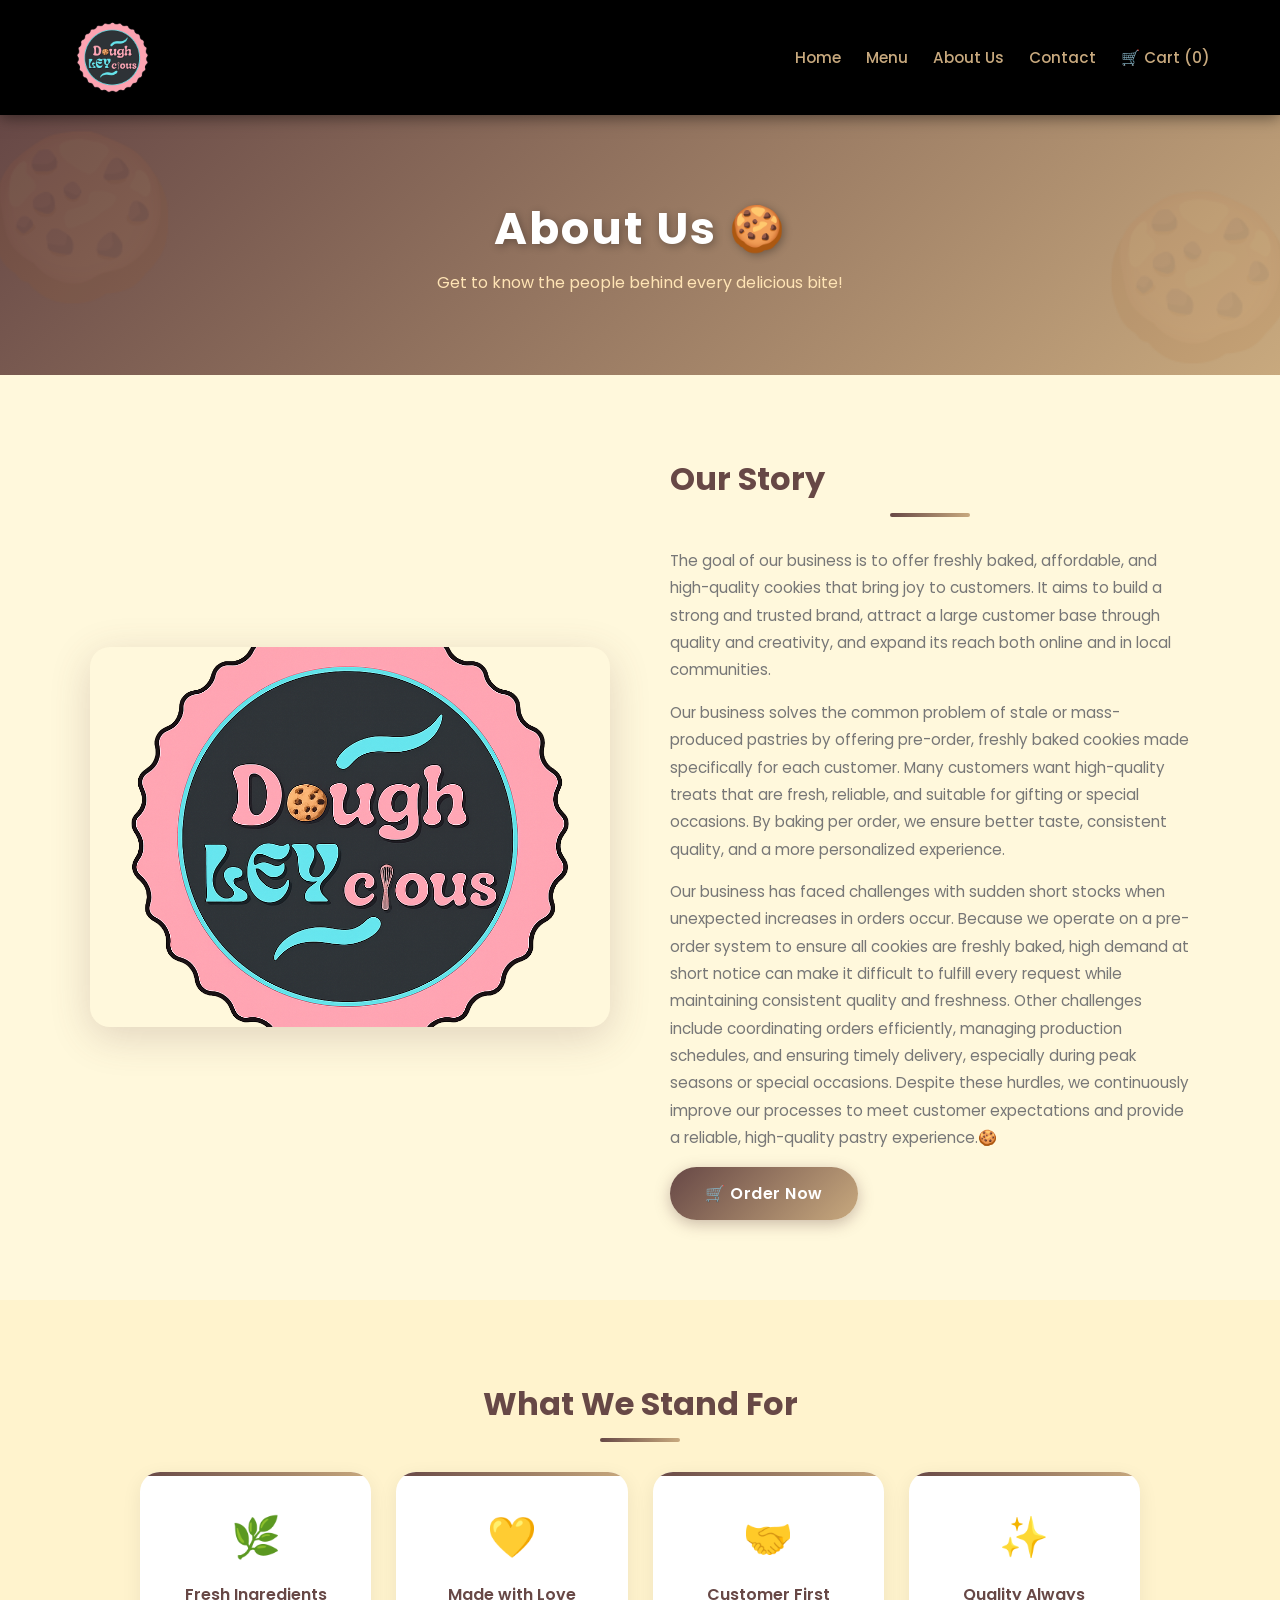
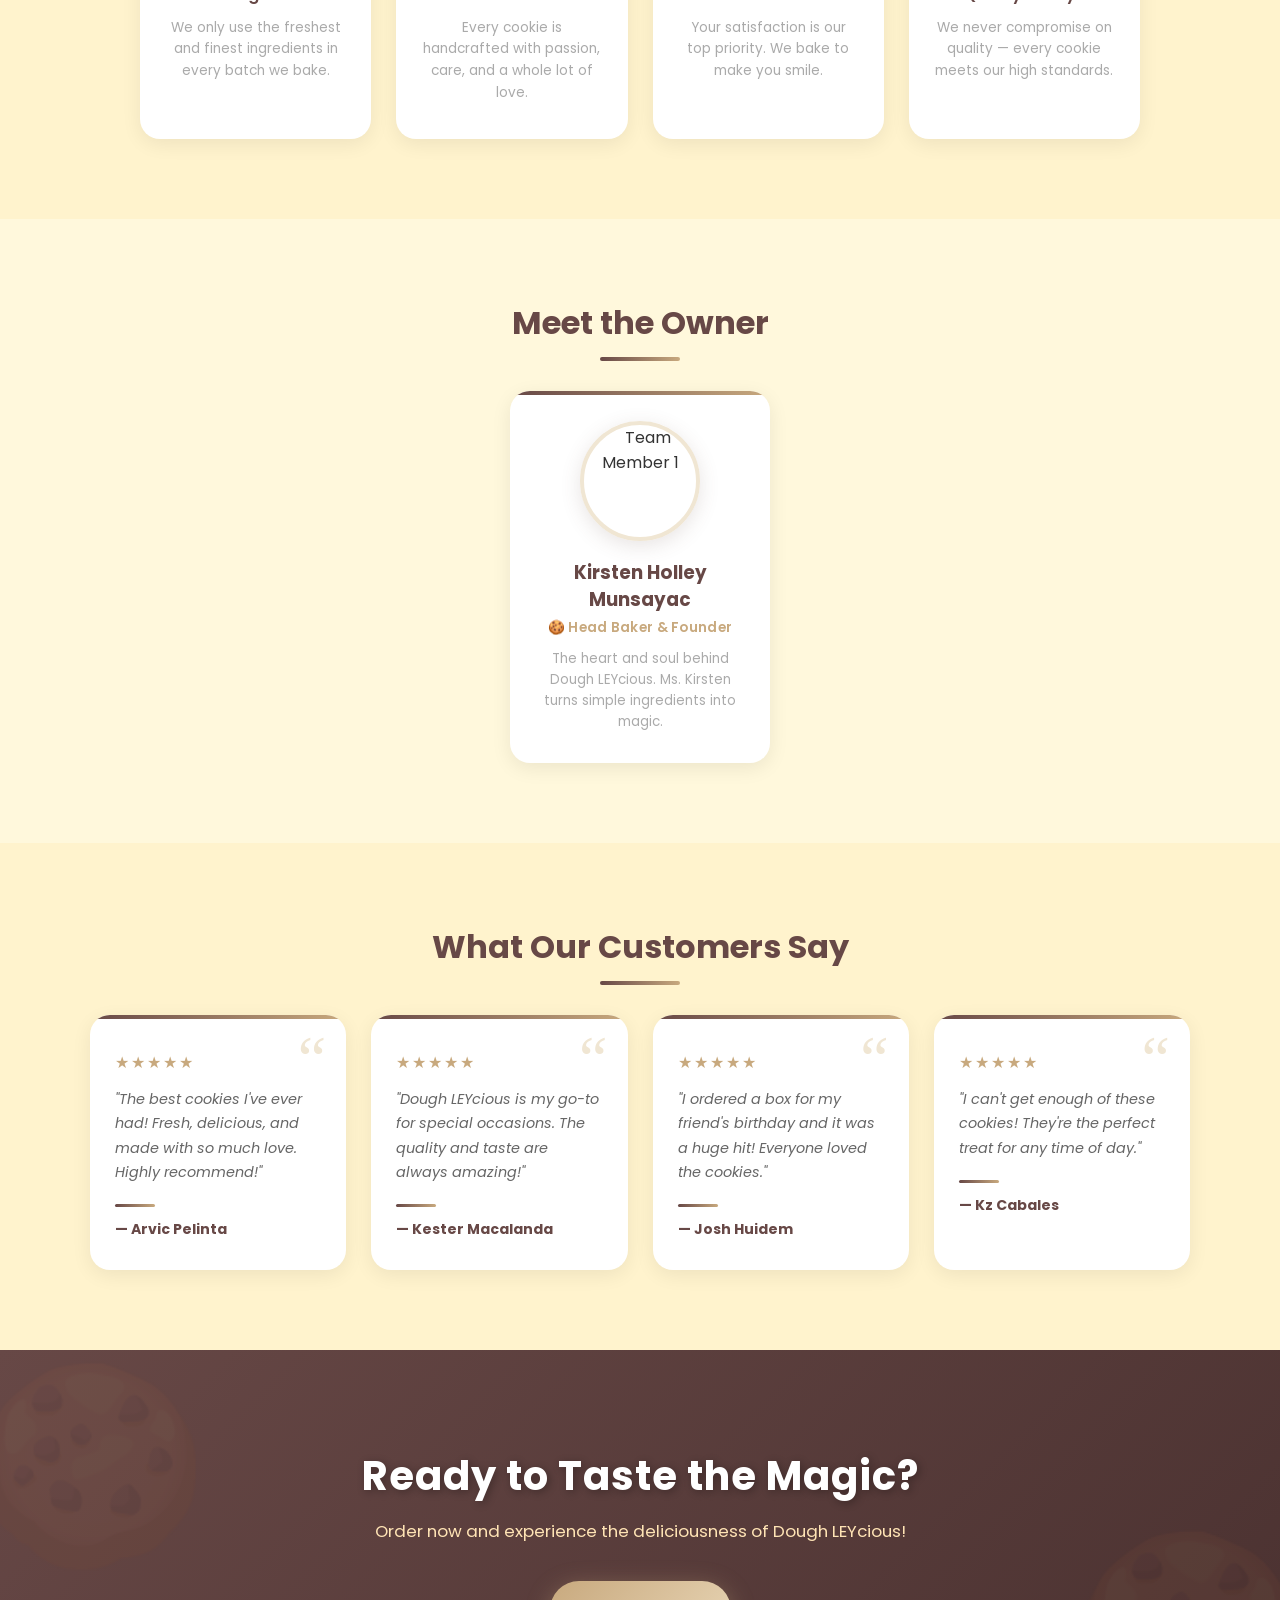
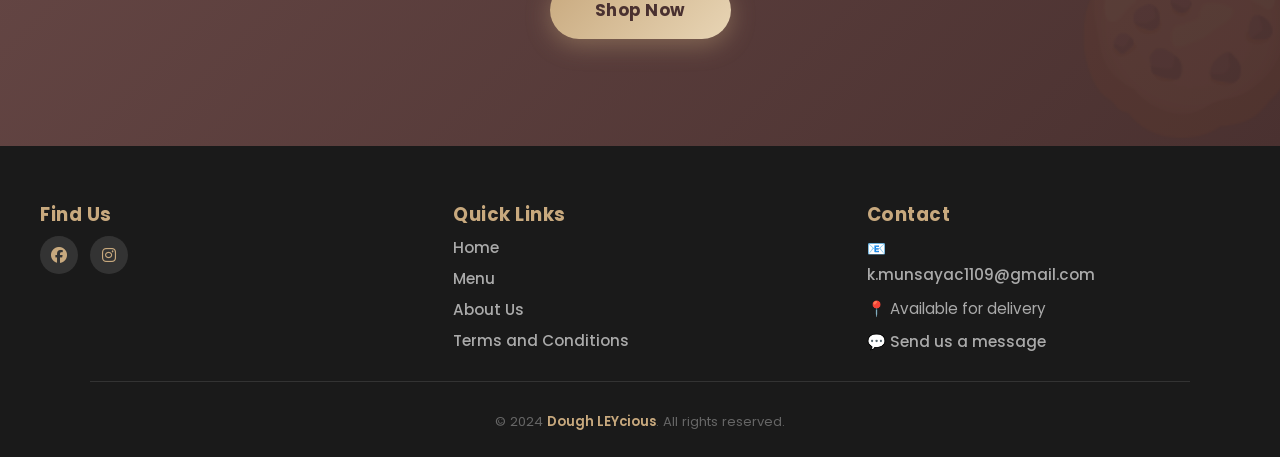
==== commit 64f9e8f6: "changes and add ons" ====
--- a/aboutus.html
+++ b/aboutus.html
@@ -32,8 +32,7 @@
     
     <ul class="nav-links">
       <li><a href="index.html">Home</a></li>
-      <li><a href="cookies.html">Menu</a></li>
-      <li><a href="shop.html">Shop</a></li>
+      <li><a href="menu.html">Menu</a></li>
       <li><a href="aboutus.html">About Us</a></li>
       <li><a href="contact.html">Contact</a></li>
       <li><a href="cart.html">🛒 Cart (<span id="cart-count">0</span>)</a></li>
@@ -78,7 +77,7 @@
             Our business has faced challenges with sudden short stocks when unexpected increases in orders occur. Because we operate on a pre-order system to ensure all cookies are freshly baked, high demand at short notice can make it difficult to fulfill every request while maintaining consistent quality and freshness. Other challenges include coordinating orders efficiently, managing production schedules, and ensuring timely delivery, especially during peak seasons or special occasions. Despite these hurdles, we continuously improve our processes to meet customer expectations and provide a reliable, high-quality pastry experience.🍪
           </p>
           <button class="hero-btn" 
-                  onclick="location.href='shop.html'">
+                  onclick="location.href='menu.html'">
             🛒 Order Now
           </button>
         </div>
@@ -126,7 +125,7 @@
   <!-- ================= team section(kung sino man mga nag bake ng cookies pag wala owner nalang ilagay) ================= -->
   <section class="team-section">
     <div class="container">
-      <h2 class="section-title">(only for who baked the cookies)Meet the Team</h2>
+      <h2 class="section-title">Meet the Owner</h2>
       <div class="divider"></div>
 
       <div class="team-grid">
@@ -186,7 +185,7 @@
       <div class="cta-content">
         <h2>Ready to Taste the Magic?</h2>
         <p>Order now and experience the deliciousness of Dough LEYcious!</p>
-        <a href="shop.html" class="cta-btn">Shop Now</a>
+        <a href="menu.html" class="cta-btn">Shop Now</a>
       </div>
     </div>
   </section>
@@ -212,8 +211,9 @@
     <div class="footer-section">
       <h3>Quick Links</h3>
       <a href="index.html">Home</a>
-      <a href="shop.html">Shop</a>
+      <a href="menu.html">Menu</a>
       <a href="aboutus.html">About Us</a>
+      <a href="terms.html">Terms and Conditions</a>
     </div>
 
     
--- a/style.css
+++ b/style.css
@@ -189,6 +189,90 @@
   text-shadow: 1px 1px 5px rgba(0,0,0,0.5);
   color: #ffe4b5;
 }
+
+/* ================= HERO SECTION (CAROUSEL) ================= */
+
+.header {
+  position: relative;
+  width: 100%;
+  height: 350px;
+  overflow: hidden;
+}
+
+/* carousel container */
+.carousel {
+  position: relative;
+  width: 100%;
+  height: 100%;
+}
+
+/* each slide */
+.slide {
+  position: absolute;
+  width: 100%;
+  height: 100%;
+  opacity: 0;
+  transition: opacity 1s ease-in-out;
+}
+
+/* active slide */
+.slide.active {
+  opacity: 1;
+}
+
+/* image inside slide */
+.slide img {
+  width: 100%;
+  height: 100%;
+  object-fit: cover;
+  filter: brightness(0.75);
+}
+
+/* hover zoom effect */
+.slide img {
+  transform: scale(1.05);
+  transition: transform 3s ease;
+}
+
+.slide.active img {
+  transform: scale(1);
+}
+
+/* overlay stays same */
+.header-overlay {
+  position: absolute;
+  top: 50%;
+  left: 50%;
+  transform: translate(-50%, -50%);
+  text-align: center;
+  color: white;
+  z-index: 2;
+}
+
+.header-overlay {
+  position: absolute;
+  top: 50%;
+  left: 50%;
+  transform: translate(-50%, -50%);
+  text-align: center;
+  color: white;
+  z-index: 2;
+}
+
+.header-overlay h1 {
+  font-size: 3rem;
+  font-weight: 700;
+  text-shadow: 2px 2px 8px rgba(0,0,0,0.6);
+  letter-spacing: 2px;
+}
+
+.header-overlay p {
+  font-size: 1.1rem;
+  margin-top: 10px;
+  text-shadow: 1px 1px 5px rgba(0,0,0,0.5);
+  color: #ffe4b5;
+}
+
 
 /* ================= HOME / ORDER SECTION ================= */
 .home-section {
@@ -3030,8 +3114,46 @@
   transform: scale(0.97);
 }
 
+/* ================= TERMS MODAL (checkout agreement) ================= */
+.terms-body {
+  display: flex;
+  flex-direction: column;
+  gap: 14px;
+}
+
+.terms-text {
+  background: #fff8dc;
+  border: 1px solid #f0e6d3;
+  border-radius: 14px;
+  padding: 14px 16px;
+  max-height: 45vh;
+  overflow-y: auto;
+}
+
+.terms-agree {
+  display: flex;
+  align-items: center;
+  gap: 10px;
+  font-size: 0.9rem;
+  color: #674846;
+  font-weight: 600;
+}
+
+.terms-agree input[type="checkbox"] {
+  width: 18px;
+  height: 18px;
+  accent-color: #c8a97e;
+}
+
+.terms-error {
+  color: #e74c3c;
+  font-size: 0.85rem;
+  font-weight: 600;
+}
+
 /* ================= SUCCESS MODAL ================= */
 .success-modal {
+
   background: white;
   border-radius: 24px;
   padding: 50px 40px;
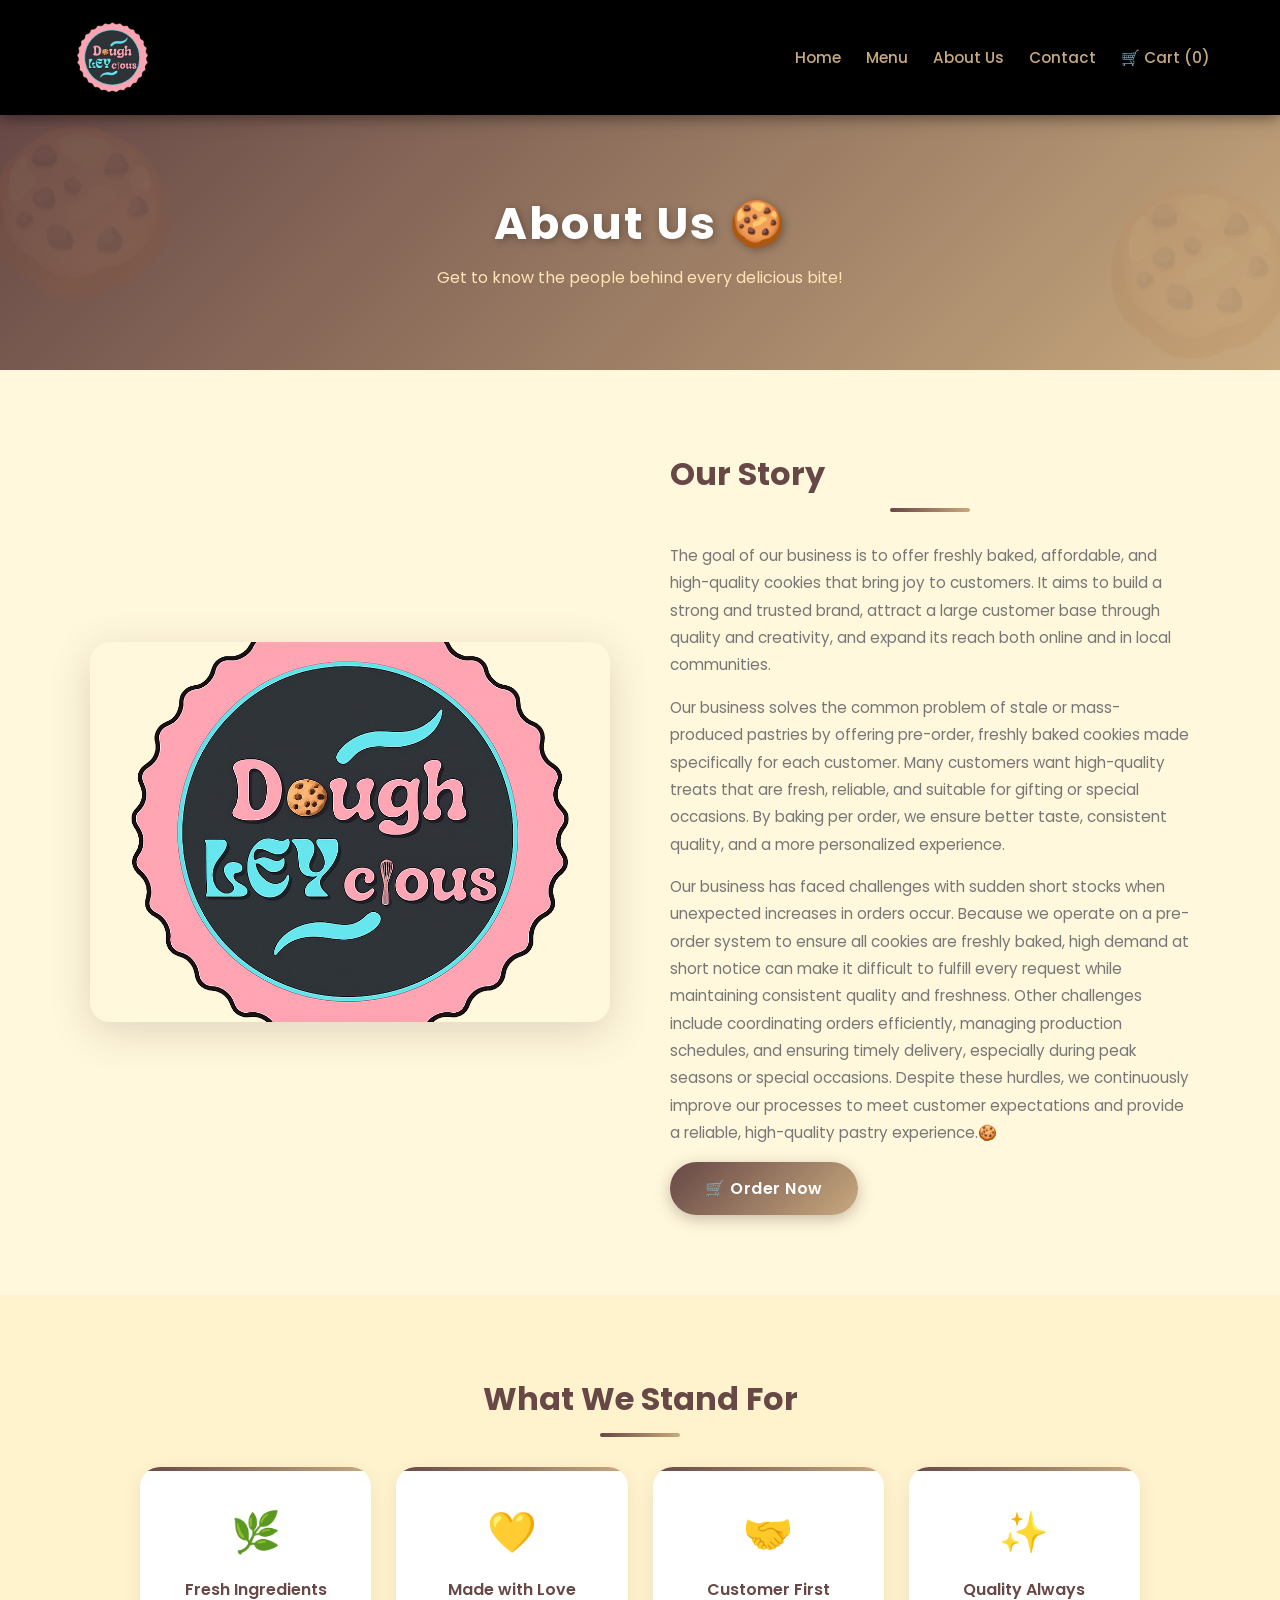
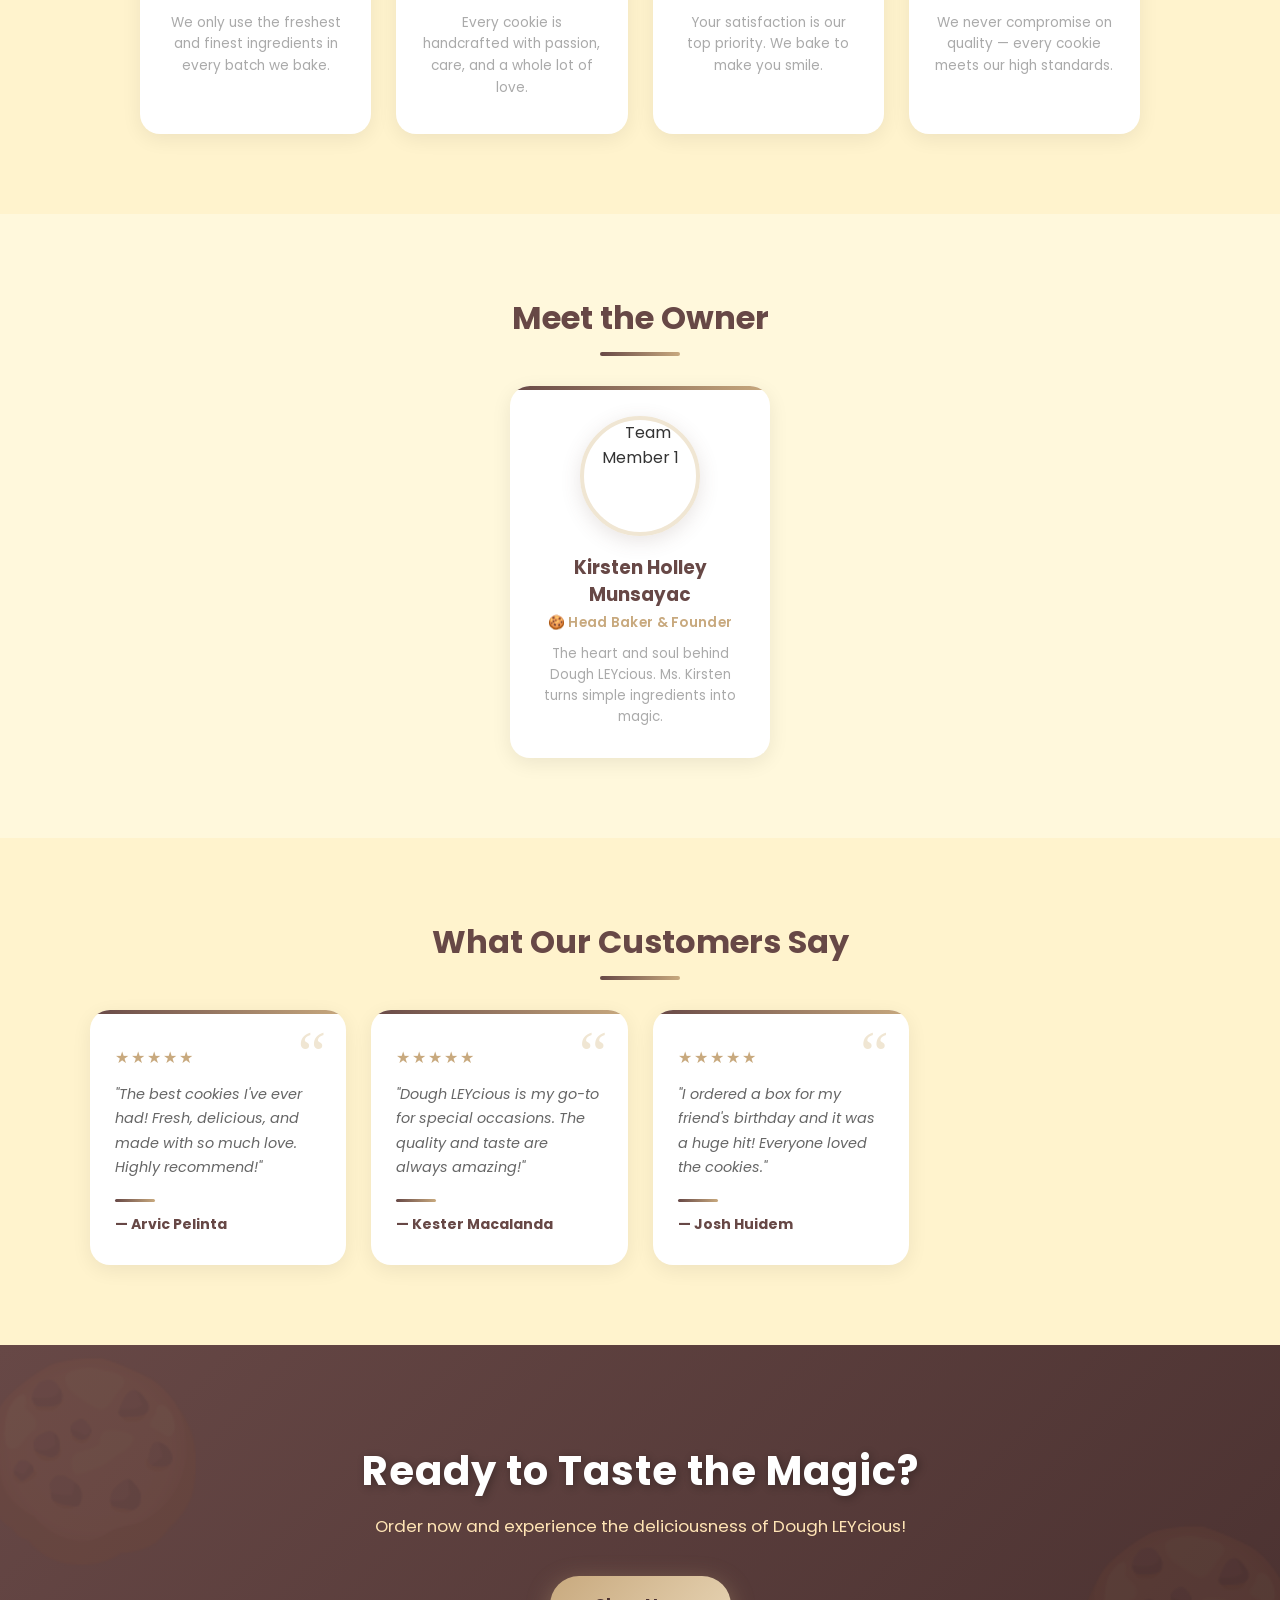
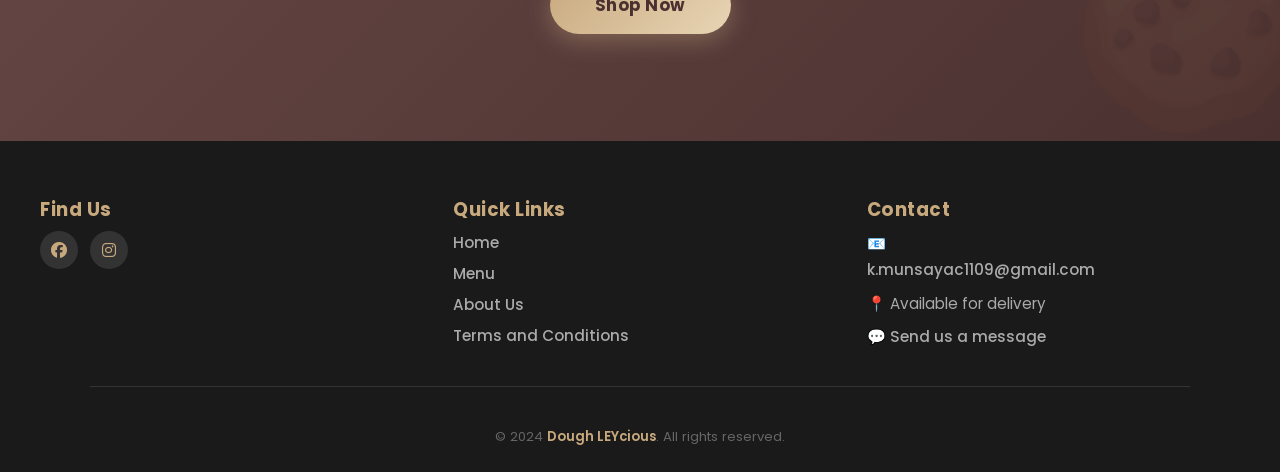
==== commit e37dacf3: "updates" ====
--- a/aboutus.html
+++ b/aboutus.html
@@ -169,12 +169,6 @@
         <p class="testimonial-author">— Josh Huidem</p>
       </div>
 
-      <div class="testimonial-card">
-        <div class="testimonial-stars">★★★★★</div>
-        <p class="testimonial-text">"I can't get enough of these cookies! They're the perfect treat for any time of day."</p>
-        <p class="testimonial-author">— Kz Cabales</p>
-      </div>
-
     </div>
   </div>
 </section>
--- a/style.css
+++ b/style.css
@@ -19,6 +19,7 @@
   display: flex;
   flex-direction: column;
   color: #333;
+  padding-top: 110px;
 }
 
 a {
@@ -70,8 +71,10 @@
 /* ================= NAVBAR ================= */
 .navbar {
   background: black;
-  position: sticky;
+  position: fixed;
   top: 0;
+  left: 0;
+  width: 100%;
   z-index: 1000;
   box-shadow: 0 2px 15px rgba(0, 0, 0, 0.5);
 }
@@ -344,6 +347,21 @@
       text-align: center;
       padding: 60px 20px 20px;
     }
+
+    /* ---- Menu Section Spacing ---- */
+    .category-title {
+      margin-top: 30px;
+      margin-bottom: 12px;
+    }
+
+    .cookie-grid {
+      margin-bottom: 40px;
+    }
+
+    .cookie-grid:last-of-type {
+      margin-bottom: 20px;
+    }
+
 
     .menu-welcome h2 {
       font-size: 2rem;
@@ -419,14 +437,7 @@
     }
 
     /* ---- Category Title ---- */
-    .category-title {
-      font-size: 1.4rem;
-      color: #674846;
-      font-weight: 700;
-      margin: 45px 0 25px;
-      text-align: center;
-      position: relative;
-    }
+    
 
     .category-title::after {
       content: '';
@@ -716,15 +727,7 @@
     }
 
     /* ---- Modal Ingredients ---- */
-    .modal-ingredients-title {
-      font-size: 0.95rem;
-      color: #674846;
-      font-weight: 700;
-      margin-bottom: 12px;
-      display: flex;
-      align-items: center;
-      gap: 6px;
-    }
+    
 
     .modal-ingredients-list {
       list-style: none;
@@ -752,20 +755,6 @@
       border-color: #674846;
       transform: translateY(-2px);
       box-shadow: 0 4px 10px rgba(103, 72, 70, 0.2);
-    }
-
-    /* ---- Modal Allergen ---- */
-    .modal-allergen {
-      font-size: 0.78rem;
-      color: #b71c1c;
-      background: #fce4ec;
-      padding: 10px 14px;
-      border-radius: 12px;
-      display: flex;
-      align-items: center;
-      gap: 8px;
-      border: 1px solid #f8bbd0;
-      margin-bottom: 20px;
     }
 
     /* ---- Modal Action Buttons ---- */
@@ -801,7 +790,7 @@
     }
 
     .modal-close-action {
-      flex: 1;
+      width: 100%;
       background: white;
       color: #674846;
       border: 2px solid #674846;
@@ -816,6 +805,7 @@
       align-items: center;
       justify-content: center;
       gap: 6px;
+      box-sizing: border-box;
     }
 
     .modal-close-action:hover {
@@ -1314,8 +1304,11 @@
 .quantity {
   display: flex;
   align-items: center;
+  justify-content: center;
   gap: 10px;
   margin-top: 5px;
+  margin-bottom: 5px;
+  width: 100%;
 }
 
 .quantity button,
@@ -1392,6 +1385,7 @@
   width: 100%;
   letter-spacing: 0.5px;
   box-shadow: 0 4px 12px rgba(103, 72, 70, 0.25);
+  box-sizing: border-box;
 }
 
 .add-to-cart-btn:hover {
@@ -3334,9 +3328,10 @@
 .footer-divider {
   border: none;
   border-top: 1px solid #333;
-  margin: 20px auto;
+  margin: 30px auto; /* more breathing room above/below divider */
   max-width: 1100px;
 }
+
 
 .footer-bottom {
   text-align: center;
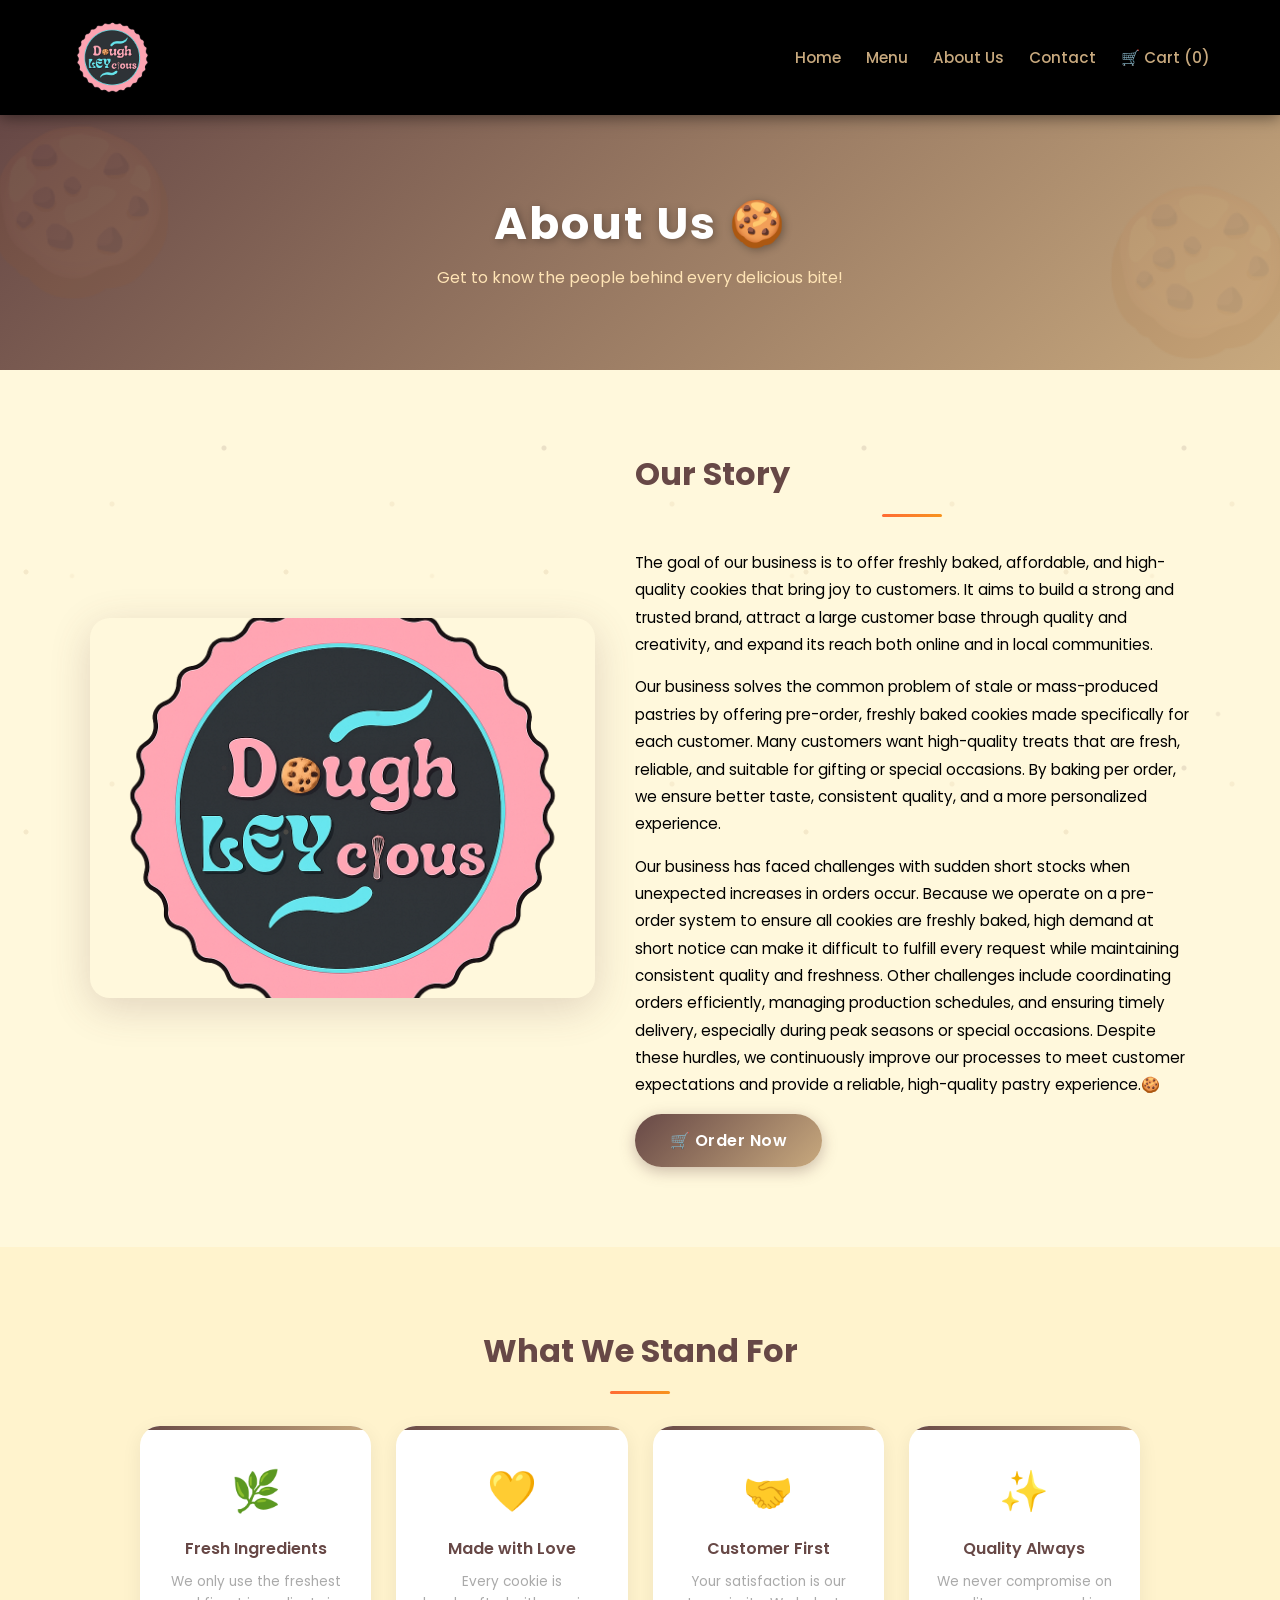
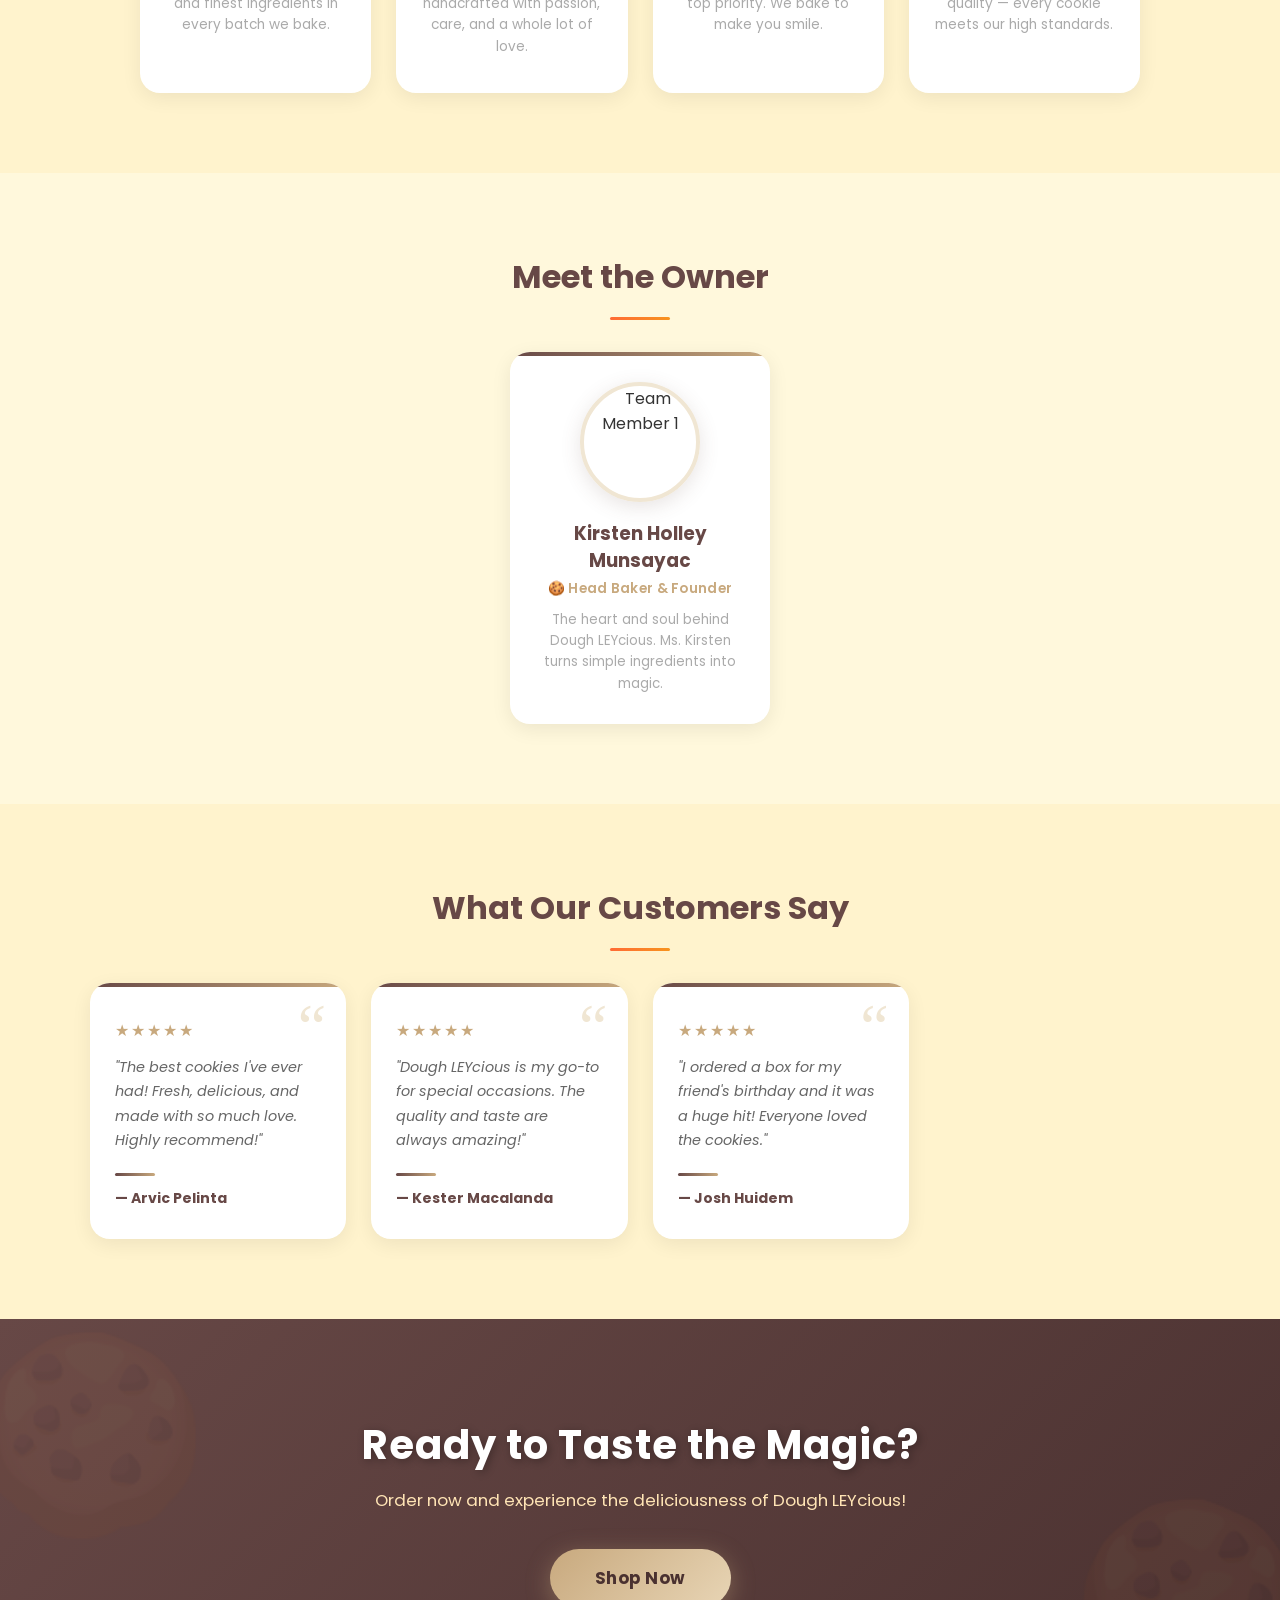
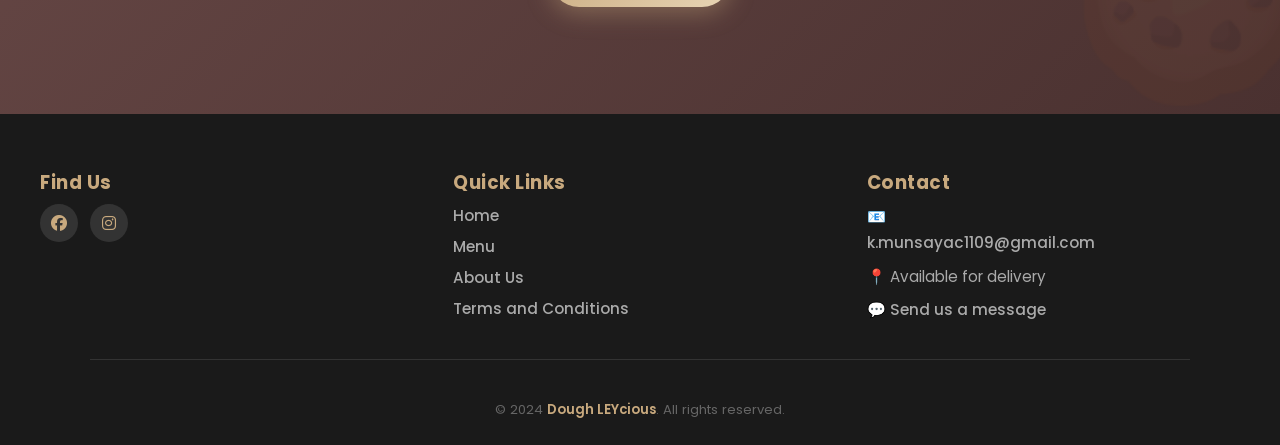
==== commit de57c2d3: "Final output of webiste batugang" ====
--- a/aboutus.html
+++ b/aboutus.html
@@ -30,6 +30,9 @@
   <img src="images/logo.png" alt="Dough LEYcious Logo" class="nav-logo-img">
 </a>
     
+    <button class="nav-toggle-btn" type="button" aria-label="Open menu" aria-expanded="false">
+      <i class="fas fa-bars"></i>
+    </button>
     <ul class="nav-links">
       <li><a href="index.html">Home</a></li>
       <li><a href="menu.html">Menu</a></li>
@@ -184,8 +187,13 @@
     </div>
   </section>
 
-        <!-- ================= footer section ================= -->
+<!-- ================= footer section ================= -->
+<button id="backToTop" class="back-to-top" type="button" aria-label="Back to top" title="Back to top">
+  <i class="fas fa-cookie-bite"></i>
+</button>
+
 <footer class="footer">
+
   <div class="footer-content">
 
     <div class="footer-section">
--- a/style.css
+++ b/style.css
@@ -15,12 +15,92 @@
 
 body {
   font-family: 'Poppins', sans-serif;
-  background: #fff8dc;
+
+  /* Dessert themed warm base */
+  background:
+    radial-gradient(900px 650px at 15% 5%, rgba(255, 228, 181, 0.55), transparent 60%),
+    radial-gradient(700px 520px at 85% 15%, rgba(200, 169, 126, 0.45), transparent 58%),
+    radial-gradient(800px 650px at 45% 95%, rgba(103, 72, 70, 0.14), transparent 62%),
+    linear-gradient(180deg, #fff8dc 0%, #fff2cf 45%, #fff8dc 100%);
+
+  color: #333;
   display: flex;
   flex-direction: column;
-  color: #333;
   padding-top: 110px;
-}
+
+  position: relative;
+  min-height: 100vh;
+}
+
+body::before {
+  content: "";
+  position: fixed;
+  inset: 0;
+  z-index: 0;
+  pointer-events: none;
+
+  /* Sprinkle dots pattern */
+  background-image:
+    radial-gradient(circle at 10% 20%, rgba(200, 169, 126, 0.25) 0 2px, transparent 3px),
+    radial-gradient(circle at 70% 40%, rgba(103, 72, 70, 0.18) 0 2px, transparent 3px),
+    radial-gradient(circle at 40% 80%, rgba(200, 169, 126, 0.18) 0 2px, transparent 3px),
+    radial-gradient(circle at 90% 70%, rgba(103, 72, 70, 0.12) 0 1.5px, transparent 3px),
+    radial-gradient(circle at 20% 60%, rgba(200, 169, 126, 0.12) 0 1.5px, transparent 3px);
+
+  background-size: 260px 260px, 320px 320px, 280px 280px, 420px 420px, 360px 360px;
+  opacity: 0.75;
+
+  /* Slightly stronger and more lively */
+  animation: sprinkleDrift 14s linear infinite;
+}
+
+body::after {
+  content: "";
+  position: fixed;
+  inset: 0;
+  z-index: -3;
+  pointer-events: none;
+
+  /* Soft blobs tapos may subtle paper texture */
+  background:
+    radial-gradient(900px 600px at 10% 10%, rgba(200, 169, 126, 0.22), transparent 60%),
+    radial-gradient(800px 500px at 90% 20%, rgba(103, 72, 70, 0.15), transparent 58%),
+    radial-gradient(900px 650px at 40% 90%, rgba(255, 228, 181, 0.22), transparent 60%),
+    repeating-linear-gradient(
+      45deg,
+      rgba(255,255,255,0.04) 0 2px,
+      rgba(0,0,0,0.015) 2px 4px
+    );
+
+  filter: saturate(1.08);
+}
+
+
+@keyframes sprinkleDrift {
+  0% {
+    transform: translate3d(0, 0, 0);
+  }
+  50% {
+    transform: translate3d(18px, -12px, 0);
+  }
+  100% {
+    transform: translate3d(0, 0, 0);
+  }
+}
+
+/* reduce motion */
+@media (prefers-reduced-motion: reduce) {
+  body::before {
+    animation: none;
+  }
+
+  /* Keep background visible kahit walang motion */
+  body::before {
+    opacity: 0.55;
+  }
+}
+
+
 
 a {
   text-decoration: none;
@@ -88,6 +168,7 @@
   padding: 15px 30px;
 }
 
+
 /* ===== LOGO  ===== */
 .nav-logo {
   display: flex;
@@ -113,6 +194,24 @@
   display: flex;
   gap: 25px;
   align-items: center;
+}
+
+/* ===== HAMBURGER MENU */
+.nav-toggle-btn {
+  display: none;
+  background: transparent;
+  border: none;
+  cursor: pointer;
+  color: #c8a97e;
+  font-size: 1.35rem;
+  padding: 8px 10px;
+  border-radius: 10px;
+  line-height: 1;
+}
+
+.nav-toggle-btn:hover {
+  color: #fff;
+  background: rgba(200, 169, 126, 0.15);
 }
 
 .nav-links a {
@@ -195,6 +294,12 @@
 
 /* ================= HERO SECTION (CAROUSEL) ================= */
 
+/*
+  NOTE:
+  The carousel is controlled by JS (script.js) by toggling the `.active` class on `.slide`.
+  CSS only handles the layout + fade transition.
+*/
+
 .header {
   position: relative;
   width: 100%;
@@ -204,6 +309,7 @@
 
 /* carousel container */
 .carousel {
+
   position: relative;
   width: 100%;
   height: 100%;
@@ -505,39 +611,39 @@
       box-shadow: 0 20px 45px rgba(103, 72, 70, 0.22);
     }
 
-    /* ---- Cookie Image with Spin ---- */
-    .cookie-img-wrapper {
-      width: 160px;
-      height: 160px;
-      margin: 0 auto 18px;
-      border-radius: 50%;
-      overflow: hidden;
-      position: relative;
-      display: flex;
-      align-items: center;
-      justify-content: center;
-      background: #fff8dc;
-      border: 3px solid #f0e6d3;
-      transition: all 0.3s ease;
-    }
-
-    .cookie-grid-card:hover .cookie-img-wrapper {
-      border-color: #c8a97e;
-      box-shadow: 0 8px 30px rgba(103, 72, 70, 0.2);
-    }
-
-    .cookie-img-wrapper img {
-      width: 130px;
-      height: 130px;
-      object-fit: contain;
-      transition: transform 0.8s ease;
-      border-radius: 0;
-      border: none;
-    }
-
+    /* ----Cookie Image with Spin ---- */
+.cookie-img-wrapper {
+    width: 190px;
+    height: 190px;
+    margin: 0 auto 18px;
+    border-radius: 50%;
+    overflow: hidden;
+    position: relative;
+    display: flex;
+    align-items: center;
+    justify-content: center;
+    background: #fff8dc;
+    border: 3px solid #f0e6d3;
+    transition: all 0.3s ease;
+}
+  .cookie-grid-card:hover .cookie-img-wrapper {
+   border-color: #c8a97e;
+  box-shadow: 0 8px 30px rgba(103, 72, 70, 0.2);
+}
+
+/* FULL IMAGE */
+.cookie-img-wrapper img {
+    width: 100%;
+    height: 100%;
+    object-fit: cover;
+    transition: transform 0.8s ease;
+     border-radius: 50%;
+}
+    /* spin cookie image on hover */
     .cookie-grid-card:hover .cookie-img-wrapper img {
-      transform: rotate(360deg) scale(1.1);
-    }
+ transform: rotate(360deg);
+}
+
 
     /* ---- Cookie Card Info ---- */
     .cookie-grid-card h3 {
@@ -563,7 +669,7 @@
       margin-bottom: 15px;
     }
 
-    /* ---- View Ingredients Button ---- */
+    /* ---- View cookie Button ---- */
     .view-ingredients-btn {
       background: linear-gradient(135deg, #674846, #c8a97e);
       color: white;
@@ -594,7 +700,7 @@
       transform: scale(0.97);
     }
 
-    /* ============ INGREDIENT MODAL ============ */
+    /* ============ COOKIES MODAL ============ */
     .ingredient-modal-overlay {
       position: fixed;
       top: 0;
@@ -726,37 +832,6 @@
       margin-bottom: 20px;
     }
 
-    /* ---- Modal Ingredients ---- */
-    
-
-    .modal-ingredients-list {
-      list-style: none;
-      display: flex;
-      flex-wrap: wrap;
-      gap: 8px;
-      padding: 0;
-      margin: 0 0 18px 0;
-    }
-
-    .modal-ingredients-list li {
-      background: #fff8dc;
-      color: #674846;
-      padding: 6px 15px;
-      border-radius: 20px;
-      font-size: 0.8rem;
-      font-weight: 500;
-      border: 1px solid #e8d5a3;
-      transition: all 0.3s ease;
-    }
-
-    .modal-ingredients-list li:hover {
-      background: linear-gradient(135deg, #674846, #c8a97e);
-      color: #fff;
-      border-color: #674846;
-      transform: translateY(-2px);
-      box-shadow: 0 4px 10px rgba(103, 72, 70, 0.2);
-    }
-
     /* ---- Modal Action Buttons ---- */
     .modal-actions {
       display: flex;
@@ -1072,8 +1147,16 @@
   background: #c8a97e;
 }
 
-.badge.sale {
+.badge.popular-badge {
   background: #e74c3c;
+}
+
+.badge.best-seller {
+  background: linear-gradient(135deg, #674846, #c8a97e);
+}
+
+.badge.customize {
+  background: #6b4f4f;
 }
 
 /* ================= DIVIDER ================= */
@@ -1107,6 +1190,19 @@
   transform: translateY(0);
 }
 
+.toast-success {
+  background: #674846;
+  border: 2px solid rgba(255, 255, 255, 0.25);
+}
+
+.toast-success-text {
+  font-weight: 800;
+  padding: 4px 10px;
+  border-radius: 999px;
+  background: rgba(255, 255, 255, 0.18);
+}
+
+
 /* ================= SHOP BANNER ================= */
 .shop-banner {
   background: linear-gradient(135deg, #674846, #c8a97e);
@@ -1150,155 +1246,7 @@
   margin-top: 8px;
 }
 
-/* ================= SHOP CONTAINER ================= */
-.shop-container {
-  max-width: 1200px;
-  margin: 40px auto;
-  padding: 0 20px 60px;
-}
-
-.shop-title {
-  text-align: center;
-  font-size: 2rem;
-  color: #674846;
-  font-weight: 700;
-  margin-bottom: 5px;
-}
-
-/* ================= PRODUCT GRID ================= */
-.product-grid {
-  display: grid;
-  grid-template-columns: repeat(auto-fill, minmax(230px, 1fr));
-  gap: 30px;
-  margin-top: 30px;
-}
-
-/* ================= PRODUCT CARD ================= */
-.product-card {
-  background: white;
-  border-radius: 20px;
-  overflow: hidden;
-  box-shadow: 0 5px 20px rgba(0,0,0,0.08);
-  transition: all 0.3s ease;
-  position: relative;
-  display: flex;
-  flex-direction: column;
-}
-
-.product-card::before {
-  content: "";
-  position: absolute;
-  top: 0;
-  left: 0;
-  width: 100%;
-  height: 4px;
-  background: linear-gradient(to right, #674846, #c8a97e);
-  z-index: 1;
-}
-
-.product-card:hover {
-  transform: translateY(-8px);
-  box-shadow: 0 15px 35px rgba(103, 72, 70, 0.2);
-}
-
-.product-card img {
-  width: 100%;
-  height: 200px;
-  object-fit: cover;
-  display: block;
-  transition: transform 0.4s ease;
-}
-
-.product-card:hover img {
-  transform: scale(1.05);
-}
-
-.product-info {
-  padding: 18px;
-  display: flex;
-  flex-direction: column;
-  gap: 8px;
-  flex: 1;
-}
-
-.product-info h3 {
-  font-size: 1.05rem;
-  color: #674846;
-  font-weight: 600;
-  margin: 0;
-}
-
-.product-desc {
-  font-size: 0.82rem;
-  color: #aaa;
-  margin: 0;
-  line-height: 1.4;
-}
-
-.product-info .price {
-  font-size: 1.2rem;
-  font-weight: 700;
-  color: #c8a97e;
-  margin: 0;
-}
-
-
-.product-card::before {
-  content: "";
-  position: absolute;
-  top: 0;
-  left: 0;
-  width: 100%;
-  height: 4px;
-  background: linear-gradient(to right, #674846, #c8a97e);
-  z-index: 1;
-}
-
-.product-card:hover {
-  transform: translateY(-8px);
-  box-shadow: 0 15px 35px rgba(103, 72, 70, 0.2);
-}
-
-.product-card img {
-  width: 100%;
-  height: 200px;
-  object-fit: cover;
-  display: block;
-  transition: transform 0.4s ease;
-}
-
-.product-card:hover img {
-  transform: scale(1.05);
-}
-
-.product-info {
-  padding: 18px;
-  display: flex;
-  flex-direction: column;
-  gap: 8px;
-  flex: 1;
-}
-
-.product-info h3 {
-  font-size: 1.05rem;
-  color: #674846;
-  font-weight: 600;
-  margin: 0;
-}
-
-.product-desc {
-  font-size: 0.82rem;
-  color: #aaa;
-  margin: 0;
-  line-height: 1.4;
-}
-
-.product-info .price {
-  font-size: 1.2rem;
-  font-weight: 700;
-  color: #c8a97e;
-  margin: 0;
-}
+
 
  /* ================= QUANTITY CONTROLS ================= */
 .quantity {
@@ -1566,9 +1514,10 @@
 }
 
 .about-story {
-  display: flex;
+  display: grid;
+  grid-template-columns: 1fr 1.1fr;
   align-items: center;
-  gap: 60px;
+  gap: 40px;
   max-width: 1100px;
   margin: 0 auto;
 }
@@ -1605,7 +1554,7 @@
 }
 
 .about-story-text p {
-  color: #777;
+  color: #000000;
   font-size: 0.95rem;
   line-height: 1.8;
   margin-bottom: 15px;
@@ -1671,7 +1620,7 @@
   line-height: 1.6;
 }
 
-/* ================= TEAM SECTION ================= */
+/* ================= CUSTOMER SAY SECTION ================= */
 .team-section {
   padding: 80px 20px;
   background: #fff8dc;
@@ -1710,49 +1659,6 @@
 .team-card:hover {
   transform: translateY(-8px);
   box-shadow: 0 15px 35px rgba(103, 72, 70, 0.15);
-}
-
-/* ================= ORDER BANNER ================= */
-.order-banner {
-  background: linear-gradient(135deg, #674846, #c8a97e);
-  padding: 80px 20px;
-  text-align: center;
-  position: relative;
-  overflow: hidden;
-}
-
-.order-banner::before {
-  content: "🍪";
-  position: absolute;
-  font-size: 10rem;
-  opacity: 0.07;
-  top: -20px;
-  left: -20px;
-  pointer-events: none;
-}
-
-.order-banner::after {
-  content: "🍪";
-  position: absolute;
-  font-size: 10rem;
-  opacity: 0.07;
-  bottom: -20px;
-  right: -20px;
-  pointer-events: none;
-}
-
-.order-banner-text h1 {
-  font-size: 2.8rem;
-  color: white;
-  font-weight: 700;
-  text-shadow: 2px 2px 8px rgba(0,0,0,0.3);
-  letter-spacing: 2px;
-}
-
-.order-banner-text p {
-  color: #ffe4b5;
-  font-size: 1rem;
-  margin-top: 8px;
 }
 
 /* ================= BOX SECTION ================= */
@@ -1872,11 +1778,9 @@
 }
 
 .box-price {
-  font-size: 1.8rem;
-  font-weight: 700;
-  color: #c8a97e;
-  margin-bottom: 20px;
-}
+  display: none;
+}
+
 
 .box-btn {
   width: 100%;
@@ -2117,6 +2021,7 @@
 }
 
 /* ================= confirmation toast ================= */
+
 .confirm-toast-overlay {
   position: fixed;
   top: 0;
@@ -2197,7 +2102,7 @@
   transform: scale(1.05);
 }
 
-/* ================= ALSO LIKE SECTION ================= */
+/* ================= OTHER PRODUCTS SECTION ================= */
 .also-like-section {
   background: #fff3cd;
   padding: 60px 20px;
@@ -3144,6 +3049,84 @@
   font-size: 0.85rem;
   font-weight: 600;
 }
+/* ================= TERMS SECTION - PERFECT CENTERED TITLES ================= */
+.terms-section {
+ padding: 4rem 0;
+ background: linear-gradient(135deg, #fff8e1 0%, #ffe0b2 100%);
+}
+.terms-content {
+ max-width: 1200px;
+ margin: 0 auto;
+ padding: 0 2rem;
+}
+.terms-grid {
+ display: grid;
+ grid-template-columns: repeat(auto-fit, minmax(350px, 1fr));
+ gap: 2rem;
+ margin-bottom: 4rem;
+}
+.terms-card {
+ background: white;
+ padding: 2.5rem;
+ border-radius: 20px;
+ box-shadow: 0 10px 40px rgba(0,0,0,0.1);
+ border: 2px solid #ffcc80;
+ transition: all 0.3s ease;
+ position: relative;
+ overflow: hidden;
+ text-align: center;
+}
+.terms-card::before {
+ content: '';
+ position: absolute;
+ top: 0;
+ left: 0;
+ right: 0;
+ height: 4px;
+ background: linear-gradient(90deg, #FFD1DC, #FFD1DC, #ffcc80);
+}
+.terms-card:hover {
+ transform: translateY(-10px);
+ box-shadow: 0 20px 60px rgba(0,0,0,0.15);
+}
+/* CENTER TITLES */
+.terms-card h3 {
+ color: #674846;
+ font-size: 1.5rem;
+ margin-bottom: 1.5rem;
+ font-weight: 600;
+ text-align: center;
+}
+.terms-card p {
+ color: #555;
+ line-height: 1.8;
+ letter-spacing: 0.3px;
+ text-align: justify !important;
+ text-justify: inter-word;
+ margin-bottom: 0;
+}
+/* Divider */
+.divider {
+ width: 60px;
+ height: 3px;
+ background: linear-gradient(90deg, #ff6b35, #f7931e);
+ margin: 1rem auto 2rem; /* CENTER THE DIVIDER */
+ border-radius: 2px;
+}
+
+/* Responsive */
+@media (max-width: 768px) {
+ .terms-grid {
+ grid-template-columns: 1fr;
+ gap: 1.5rem;
+ }
+ .terms-card {
+ padding: 2rem;
+ }
+ .terms-card h3 {
+ font-size: 1.3rem;
+ }
+}
 
 /* ================= SUCCESS MODAL ================= */
 .success-modal {
@@ -3360,7 +3343,11 @@
   max-width: 1100px;
   margin-left: auto;
   margin-right: auto;
-}
+  justify-items: center;
+  align-items: start;
+}
+
+
 
 .testimonial-card {
   background: white;
@@ -3678,8 +3665,56 @@
  
 @media (max-width: 768px) {
   .navbar-inner {
+    flex-direction: row;
+    align-items: center;
+    justify-content: space-between;
+    gap: 10px;
+  }
+
+  .nav-logo {
+    order: 1;
+    justify-content: flex-start;
+    flex-direction: row;
+  }
+
+  .nav-toggle-btn {
+    display: inline-flex;
+    order: 2;
+  }
+
+
+  .nav-links {
+    display: flex;
     flex-direction: column;
+    gap: 12px;
+    width: 100%;
+    text-align: center;
+    overflow: hidden;
+    max-height: 0;
+    padding: 0;
+    margin-top: 0;
+    transition: max-height 0.25s ease, padding 0.25s ease;
+  }
+
+  .nav-links.nav-open {
+    max-height: 420px;
+    padding: 12px 0 16px;
+  }
+
+  .nav-links li {
+    width: 100%;
+  }
+
+  .nav-links a {
+    display: block;
+    padding: 10px;
+    font-size: 0.95rem;
+  }
+
+  .navbar-inner {
+    flex-direction: row;
     align-items: center;
+    justify-content: space-between;
     gap: 10px;
   }
 
@@ -3688,6 +3723,7 @@
     align-items: center;
     justify-content: center;
     flex-direction: column;
+    order: 1;
   }
 
   .nav-logo-img {
@@ -3699,8 +3735,8 @@
     gap: 12px;
     width: 100%;
     text-align: center;
-  }
-
+    order: 3;
+  }
   .nav-links li {
     width: 100%;
   }
@@ -3812,26 +3848,18 @@
     text-align: center;
   }
 
+  /* stack cart columns on smaller screens */
   .cart-wrapper {
     flex-direction: column;
-  }
-
-  .cart-left {
-    width: 100%;
-  }
-.cart-wrapper {
-    flex-direction: column;
     align-items: center;
   }
 
-  .cart-left {
-    width: 100%;
-  }
-
+  .cart-left,
   .cart-right {
     width: 100%;
   }
 }
+
 
 @media (max-width: 480px) {
   .navbar-inner {
@@ -3939,6 +3967,37 @@
   .quantity {
     justify-content: center;
   }
+}
+
+.back-to-top {
+  position: fixed;
+  right: 20px;
+  bottom: 20px;
+  z-index: 20000;
+  width: 48px;
+  height: 48px;
+  border-radius: 50%;
+  border: none;
+  cursor: pointer;
+  background: rgba(103, 72, 70, 0.95);
+  color: white;
+  display: grid;
+  place-items: center;
+  box-shadow: 0 10px 25px rgba(0, 0, 0, 0.25);
+  opacity: 0;
+  transform: translateY(12px);
+  pointer-events: none;
+  transition: opacity 0.25s ease, transform 0.25s ease, background 0.25s ease;
+}
+
+.back-to-top:hover {
+  background: rgba(200, 169, 126, 1);
+}
+
+.back-to-top.show {
+  opacity: 1;
+  transform: translateY(0);
+  pointer-events: auto;
 }
 
 @media (max-width: 600px) {
@@ -3964,7 +4023,7 @@
     justify-content: center;
   }
 
-.cart-wrapper {
+  .cart-wrapper {
     flex-direction: column;
     align-items: center;
   }
@@ -3999,8 +4058,7 @@
     text-align: center;
     width: 100%;
   }
-
-  .socials {
+  .quantity {
     justify-content: center;
   }
-}
+}
